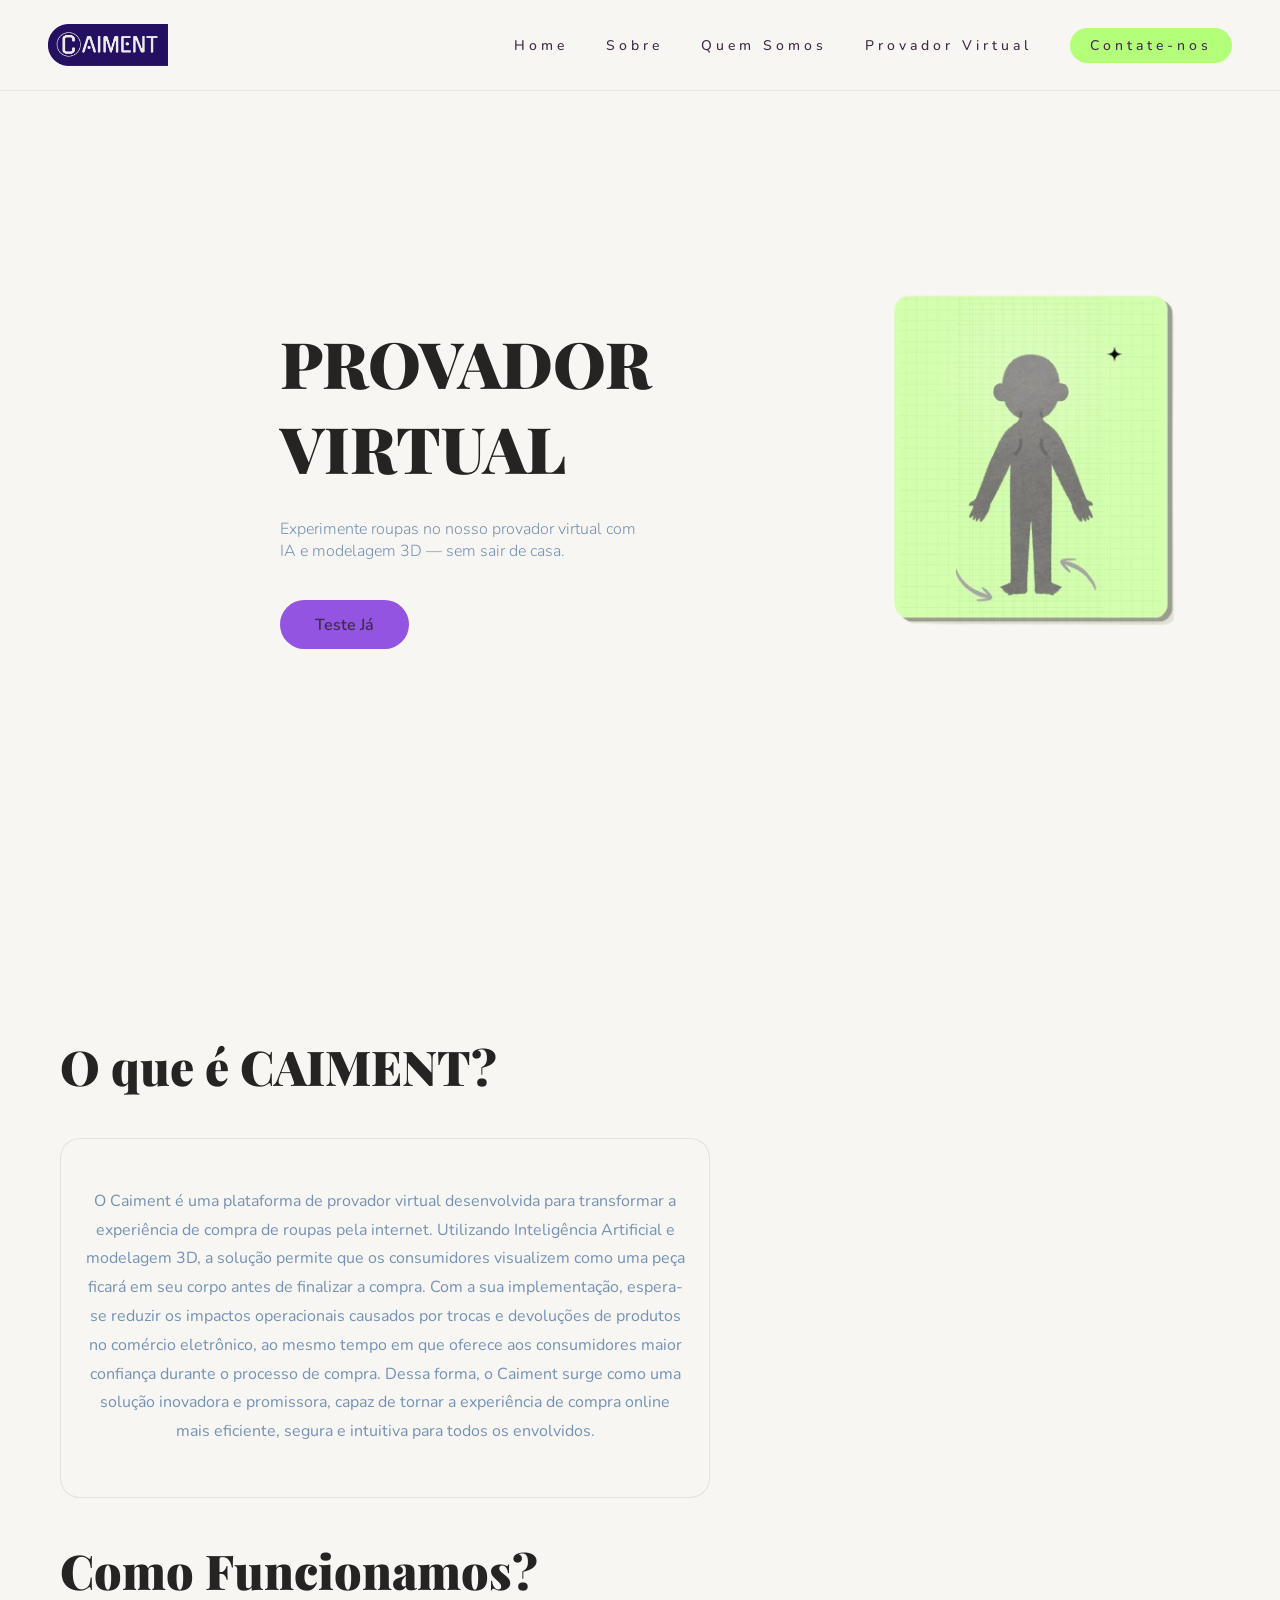
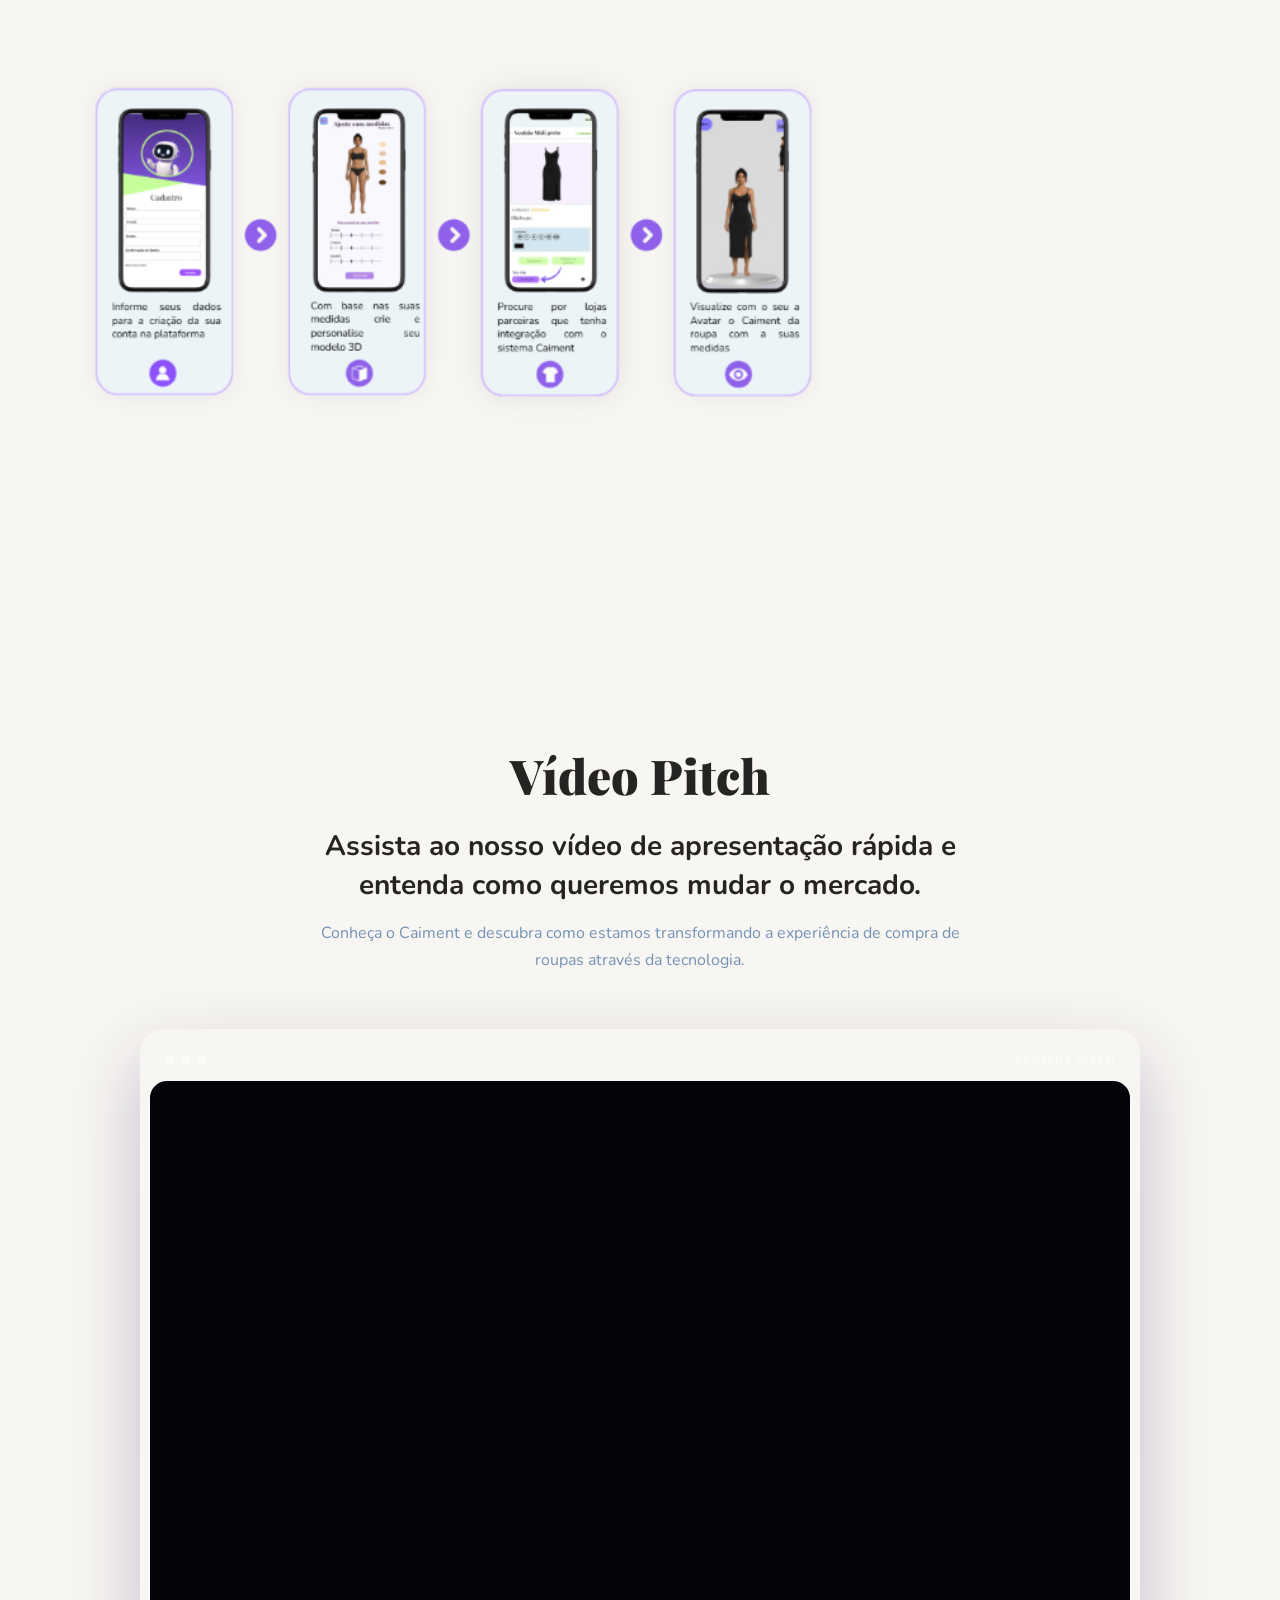
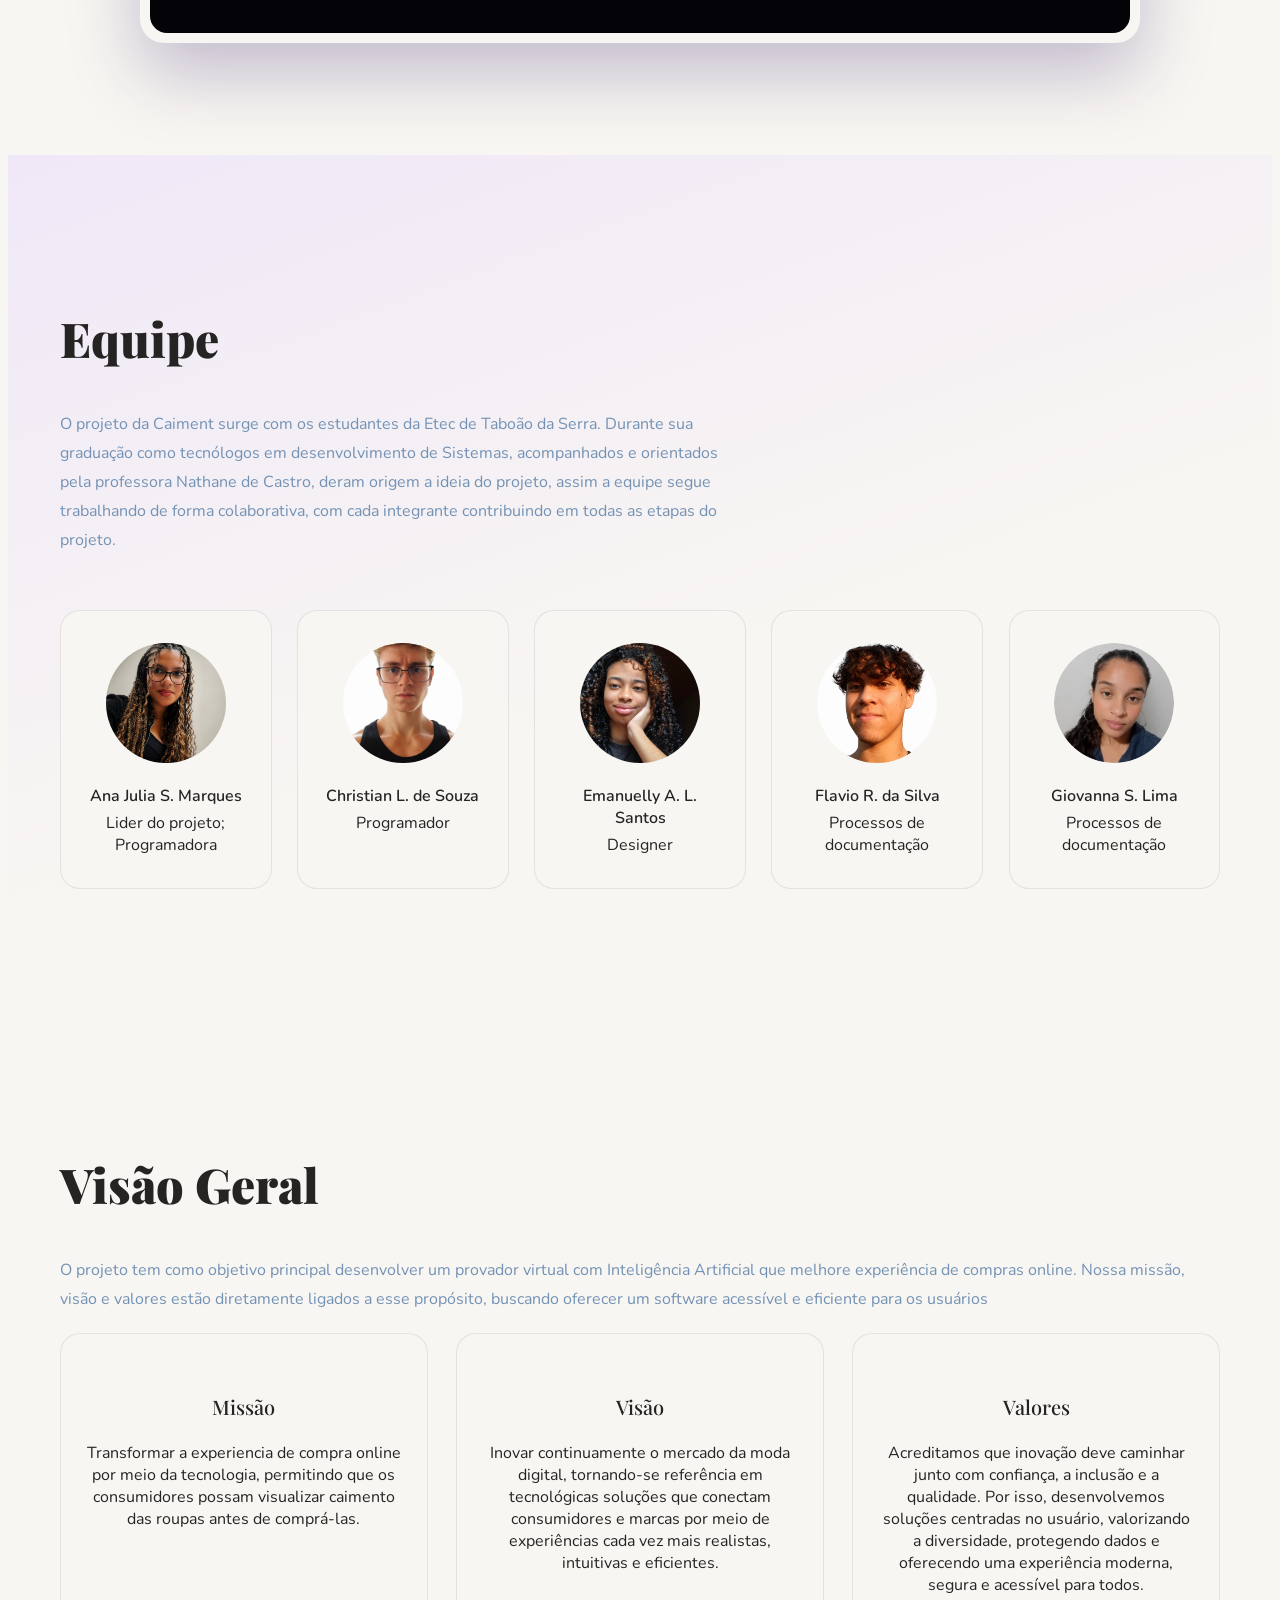
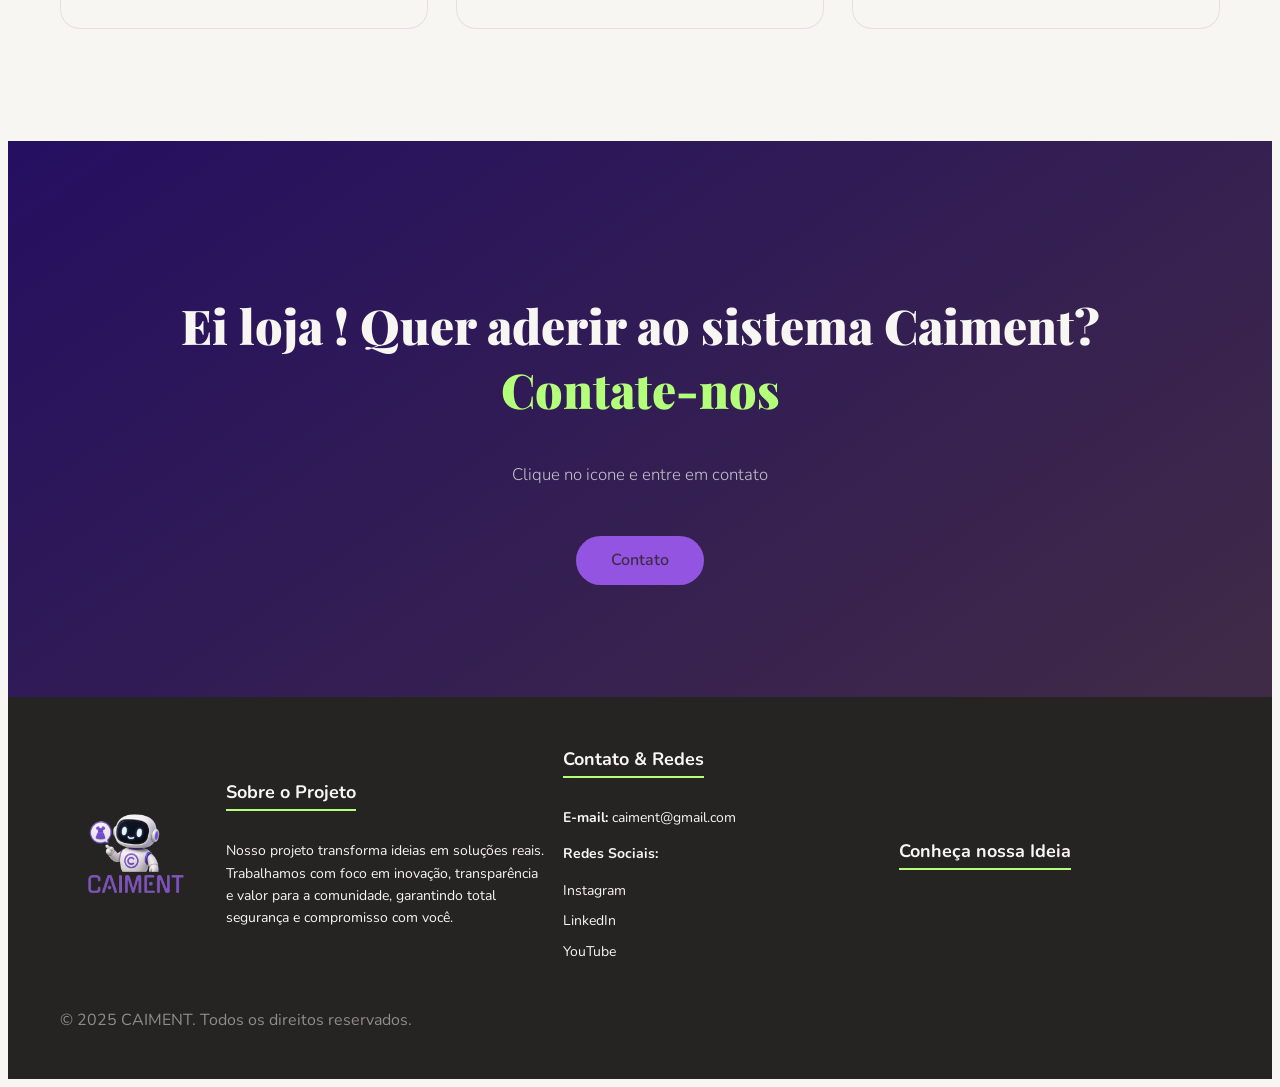
==== index.html @ 5ba1448c "Update index.html" ====
<!DOCTYPE html>
<html lang="en">

<head>
  <meta charset="UTF-8">
  <meta name="viewport" content="width=device-width, initial-scale=1.0">
  <title>Caiment</title>
  <link rel="stylesheet" href="style.css">
</head>

<body>
  <nav class="navbar" id="navbar">
    <div class="nav-logo">
      <img src="./files (1)/logo4.png" alt="Logo Caiment">
    </div>
    <ul class="nav-links">
      <li><a href="#home">Home</a></li>
      <li><a href="#sobre">Sobre</a></li>
      <li><a href="#quem-somos">Quem Somos</a></li>
      <li><a href="provador">Provador Virtual</a></li>
      <li><a href="#cadastro" class="nav-cta">Contate-nos</a></li>
    </ul>
    <button class="button22" id="button22" aria-label="Menu">
      <span></span><span></span><span></span>
    </button>
  </nav>

  <section class="hero" id="home">
  <div class="container cadastro-inner">
    <div class="hero-content">
      <div class="hero-text">
        <div class="hero-boneco">
          <img src="./files (1)/boneco.png" alt="Boneco 3d">
        </div>
        <div class="hero-content-text">
          <h1 class="hero-title">
            PROVADOR<br>
            <span>VIRTUAL</span>
          </h1>
          <p class="hero-sub">
            Experimente roupas no nosso provador virtual com IA e modelagem 3D — sem sair de casa.
          </p>
          <a href="#cadastro" class="butto">Teste Já</a>
        </div>
      </div>
    </div>
  </div>
  </section>


  <section class="section sobre" id="sobre">
    <div class="container">
      <h2 class="section-title">O que é CAIMENT?</h2>
      <div class="doiscard">
       <div class="sobre-text">
        
        <p>
          O Caiment é uma plataforma de provador virtual desenvolvida para transformar
          a experiência de compra de roupas pela internet. Utilizando Inteligência
          Artificial e modelagem 3D, a solução permite que os consumidores visualizem
          como uma peça ficará em seu corpo antes de finalizar a compra.
          Com a sua implementação, espera-se reduzir os impactos operacionais causados
          por trocas e devoluções de produtos no comércio eletrônico, ao mesmo tempo em
          que oferece aos consumidores maior confiança durante o processo de compra.
          Dessa forma, o Caiment surge como uma solução inovadora e promissora, capaz
          de tornar a experiência de compra online mais eficiente, segura e intuitiva
          para todos os envolvidos.
         </p>
          </div>
         </div>
      <h2 class="section-title">Como Funcionamos?</h2>
    <img src="./files (1)/telas.png" alt="Telas" class="mascote-img">
  </div>
  </section>
  <section class="section sobre" id="video-pitch">
    <div class="container">

      <div class="video-header">

        <h2 class="section-title">Vídeo Pitch</h2>

        <h3>
          Assista ao nosso vídeo de apresentação
          rápida e entenda como queremos mudar o mercado.
        </h3>

        <p>
          Conheça o Caiment e descubra como estamos transformando
          a experiência de compra de roupas através da tecnologia.
        </p>
      </div>

      <div class="video-wrapper">
        <div class="video-glow"></div>
        <div class="video-card">
          <div class="video-top">
            <div class="video-dots">
              <span></span>
              <span></span>
              <span></span>
            </div>
            <span class="video-label">CAIMENT PITCH</span>
          </div>

          <div class="video-container">
            <iframe
              src="https://www.youtube.com/embed/j2FMQi8gF1g"
              title="Vídeo Pitch Caiment"
              frameborder="0"
              allow="accelerometer; autoplay; clipboard-write; encrypted-media; gyroscope; picture-in-picture; web-share"
              allowfullscreen>
            </iframe>

            <div class="video-overlay"></div>
          </div>

        </div>

      </div>

    </div>
  </section>

  <section class="section quem-somos" id="quem-somos">
    <div class="container">
      <h2 class="section-title">Equipe</h2>
      <div class="quem-intro">
        <p>
          O projeto da Caiment surge com os estudantes da Etec de Taboão da Serra. Durante sua graduação como tecnólogos
          em
          desenvolvimento de Sistemas, acompanhados e orientados pela professora Nathane de Castro, deram origem a ideia
          do
          projeto, assim a equipe segue trabalhando de forma colaborativa, com cada integrante contribuindo em todas as
          etapas do projeto.
        </p>
      </div>

      <div class="team-grid">
        <div class="team-card">
          <div class="team-avatar">
            <img src="./files (1)/members/ana.png" alt="Ana Julia S. Marques">
          </div>
          <h4>Ana Julia S. Marques</h4>
          <span>Lider do projeto; Programadora</span>
        </div>
        <div class="team-card">
          <div class="team-avatar">
            <img src="./files (1)/members/christian.png" alt="Christian L. de Souza">
          </div>
          <h4>Christian L. de Souza</h4>
          <span>Programador</span>
        </div>
        <div class="team-card">
          <div class="team-avatar">
            <img src="./files (1)/members/emanuelly.png" alt="Emanuelly A. L. Santos">
          </div>
          <h4>Emanuelly A. L. Santos </h4>
          <span>Designer</span>
        </div>
        <div class="team-card">
          <div class="team-avatar">
            <img src="./files (1)/members/flavio.png" alt="Flavio R. da Silva">
          </div>
          <h4>Flavio R. da Silva </h4>
          <span>Processos de documentação</span>
        </div>
        <div class="team-card">
          <div class="team-avatar">
            <img src="./files (1)/members/giovanna.png" alt="Giovanna S. Lima">
          </div>
          <h4>Giovanna S. Lima </h4>
          <span>Processos de documentação</span>
        </div>
      </div>
    </div>
  </section>

  <section class="section sobre" id="vg">
    <div class="container">
      <h2 class="section-title"> Visão Geral</h2>
      <div class="sobre-text">
        <p>
          O projeto tem como objetivo principal desenvolver um provador virtual com Inteligência Artificial
          que melhore experiência de compras online. Nossa missão, visão e valores estão diretamente ligados
          a esse propósito, buscando oferecer um software acessível e eficiente para os usuários
        </p>
      </div>
      <div class="vmvgrid">
        <div class="vmvcard">
          <h4 class="titlevmv">Missão</h4>
          <span>Transformar a experiencia de compra online por meio da tecnologia, permitindo que os
            consumidores possam visualizar caimento das roupas antes de comprá-las.</span>
        </div>
        <div class="vmvcard">
          <h4 class="titlevmv">Visão</h4>
          <span>Inovar continuamente o mercado da moda digital, tornando-se referência em
            tecnológicas soluções que conectam consumidores e marcas por meio de experiências
            cada vez mais realistas, intuitivas e eficientes.</span>
        </div>
        <div class="vmvcard">
          <h4 class="titlevmv">Valores</h4>
          <span>Acreditamos que inovação deve caminhar junto com confiança, a inclusão e a qualidade.
            Por isso, desenvolvemos soluções centradas no usuário, valorizando a diversidade,
            protegendo dados e oferecendo uma experiência moderna, segura e acessível para todos.</span>
        </div>

      </div>
    </div>
  </section>

  <section class="section cadastro" id="cadastro">
    <div class="container cadastro-inner">
      <h2 class="section-title">Ei loja ! Quer aderir ao sistema Caiment?<br><span>Contate-nos</span></h2>
      <p class="cadastro-sub">
        Clique no icone e entre em contato
      </p>
      <a href="#cadastro" class="butto">Contato</a>
    </div>
  </section>


  <footer class="footer">
    <div class="container footer-inner">
      <img src="./files (1)/caimentimg.png" alt="Logo Caiment" class="footer-img">
      <div class="footer-col">
        <h3>Sobre o Projeto</h3>
        <p>Nosso projeto transforma ideias em soluções reais. Trabalhamos com foco em inovação,
          transparência e valor para a comunidade, garantindo total segurança e compromisso com você.</p>
      </div>
      <div class="footer-col">
        <h3>Contato & Redes</h3>
        <p><strong>E-mail:</strong> caiment@gmail.com</p>
        <p><strong>Redes Sociais:</strong></p>
        <ul>
          <li><a href="https://instagram.com" target="_blank" rel="noopener">Instagram</a></li>
          <li><a href="https://linkedin.com" target="_blank" rel="noopener">LinkedIn</a></li>
          <li><a href="https://youtube.com" target="_blank" rel="noopener">YouTube</a></li>
        </ul>
      </div>

      <div class="footer-col">
        <h3>Conheça nossa Ideia</h3>
  
      </div>
      <p>© 2025 CAIMENT. Todos os direitos reservados.</p>
    </div>
  </footer>

  <script src="script.js"></script>
</body>

</html>
---- style.css ----
@import url('https://fonts.googleapis.com/css2?family=Playfair+Display:wght@700;900&family=DM+Sans:wght@300;400;500&display=swap');
@import url('https://fonts.googleapis.com/css2?family=Nunito:wght@300;400;500;600;700;800;900&family=Playfair+Display:wght@700;900&display=swap');

:root {
  --dark: #262423;
  --plum: #402b47;
  --ice: #c9e0eb;
  --violet: #9254e1;
  --navy: #250f61;
  --slate: #7392b5;
  --lime: #b3ff79;
  --white: #f8f6f2;
  --font-display: 'Playfair Display', serif;
  --font-body: 'Nunito', sans-serif;
}

html {
  scroll-behavior: smooth;
}

body {
  font-family: var(--font-body);
  background-color: var(--white);
  color: var(--dark);
  overflow-x: hidden;
}

a {
  text-decoration: none;
  color: inherit;
}

ul {
  list-style: none;
}

.container {
  max-width: 1160px;
  margin: 0 auto;
  padding: 0 2rem;
}

.navbar {
  position: fixed;
  inset: 0 0 auto 0;
  z-index: 100;
  display: flex;
  align-items: center;
  justify-content: space-between;
  padding: 18px 48px;
  background: rgb(248, 246, 242);
  border-bottom: 1px solid rgb(64 43 71 / 8%);
}

.navbar.scrolled {
  box-shadow: 0 4px 24px rgba(37, 15, 97, 0.10);
}

.nav-logo {
  display: flex;
  align-items: center;
}

.nav-logo img {
  width: 120px;
  height: auto;
  display: block;
}

.nav-links {
  display: flex;
  gap: 38px;
  align-items: center;
}

.nav-links a {
  font-size: 14px;
  font-weight: 500;
  letter-spacing: 4px;
  color: var(--plum);
}

.nav-links a:hover {
  color: var(--violet);
}

.nav-cta {
  background: var(--lime);
  color: var(--white);
  padding: 8px 20px;
  border-radius: 50px;
}

.nav-cta:hover {
  background: var(--ice);
}

.button22 {
  display: none;
  flex-direction: column;
  gap: 5px;
  border: 0;
  background: none;
  cursor: pointer;
  padding: 4px;
}

.button22 span {
  width: 24px;
  height: 2px;
  background: var(--white);
  border-radius: 2px;
}

.mascote-img {
  width: 800px;
  height: auto;
  display: block;
  margin-right: 15%;
}

.hero {
  min-height: 80vh;
  display: flex;
  align-items: center;
  padding: 90px 40px 64px;
  position: relative;
  background: var(--white);
}

.hero-content {
  display: flex;
  align-items: center;
  justify-content: space-between;
  gap: 32px;
  max-width: 1160px;
  width: 100%;
  margin: auto;
}

.hero-text {
  width: 100%;
  display: flex;
  align-items: center;
  justify-content: space-between;
  gap: 80px;
  flex-direction: row-reverse;
  margin-left: 200px;
}

.hero-title {
  font-family: var(--font-display);
  font-size: 64px;
  font-weight: 900;
  color: var(--dark);
  margin-bottom: 12px;
}

.hero-content-text {
  max-width: 520px;
  flex: 1;
  display: flex;
  flex-direction: column;
  align-items: flex-start;
  justify-content: center;
}

.hero-boneco {
  display: flex;
  align-items: center;
  justify-content: center;
}

.hero-boneco img {
  width: 600px;
  height: auto;
  transform-origin: bottom center;
}

.hero-sub {
  font-size: 16px;
  font-weight: 300;
  color: var(--slate);
  margin-bottom: 38px;
  max-width: 400px;
}

.hero-cai {
  font-family: var(--font-display);
  font-size: 20px;
  font-weight: 400;
  color: var(--violet);
  margin-bottom: -50px;
}

.butto {
  display: inline-flex;
  align-items: center;
  background: #9254e1;
  color: var(--plum);
  font-weight: 600;
  font-size: 1rem;
  padding: 0.85rem 2.2rem;
  border-radius: 50px;
}

.button:hover {
  background-color: var(--navy);
}

.section {
  padding: 112px 0;
}

.section-title {
  font-family: var(--font-display);
  font-size: clamp(32px, 4vw, 48px);
  font-weight: 900;
  color: var(--dark);
  margin-bottom: 40px;
}

.sobre {
  background: var(--white);
}

.sobre-text p {
  font-size: 1rem;
  line-height: 1.8;
  color: var(--slate);
  margin-bottom: 1.2rem;
}


.sobre {
  background: var(--white);
  overflow: hidden;
}

.video-header {
  max-width: 850px;
  margin: 0 auto 55px;
  text-align: center;
}

.video-header .section-title {
  margin-bottom: 20px;
}

.video-header h3 {
  max-width: 700px;
  margin: 0 auto 15px;
  font-size: clamp(20px, 2.5vw, 28px);
  line-height: 1.4;
  color: var(--dark);
}

.video-header p {
  max-width: 650px;
  margin: 0 auto;

  color: var(--slate);
  font-size: 1rem;
  line-height: 1.7;
}

.video-wrapper {
  position: relative;
  max-width: 1000px;
  margin: 0 auto;
}

.video-card {
  position: relative;
  z-index: 1;
  padding: 10px;
  border-radius: 24px;
  background: var(--plum)
  );

  box-shadow:
    0 30px 70px rgba(37, 15, 97, 0.25),
    0 0 0 1px rgba(255,255,255,0.08);

  transition:
    transform 0.4s ease,
    box-shadow 0.4s ease;
}

.video-card:hover {
  transform: translateY(-8px) scale(1.01);

  box-shadow:
    0 40px 90px rgba(37, 15, 97, 0.35),
    0 0 40px rgba(146, 84, 225, 0.25);
}

.video-top {
  height: 42px;
  display: flex;
  align-items: center;
  justify-content: space-between;
  padding: 0 15px;
}

.video-dots {
  display: flex;
  gap: 7px;
}

.video-dots span {
  width: 9px;
  height: 9px;
  border-radius: 50%;
  background: rgba(255,255,255,0.5);
}

.video-label {
  color: rgba(255,255,255,0.65);
  font-size: 0.65rem;
  font-weight: 700;
  letter-spacing: 1.5px;
}

.video-container {
  position: relative;
  width: 100%;
  aspect-ratio: 16 / 9;
  overflow: hidden;
  border-radius: 17px;
  background: #030308;
}

.video-container iframe {
  width: 100%;
  height: 100%;
  border: none;
  display: block;
}

@media (max-width: 768px) {

  .section {
    padding: 80px 0;
  }

  .video-header {
    margin-bottom: 35px;
  }

  .video-header h3 {
    font-size: 20px;
  }

  .video-card {
    padding: 7px;
    border-radius: 18px;
  }

  .video-container {
    border-radius: 13px;
  }

  .video-top {
    height: 32px;
  }

  .video-dots span {
    width: 7px;
    height: 7px;
  }

  .video-label {
    font-size: 0.55rem;
  }
}

.quem-somos {
  background: linear-gradient(160deg, #f0e8f8 0%, var(--white) 60%);
}

.quem-intro {
  max-width: 680px;
  margin-bottom: 3.5rem;
}

.quem-intro p {
  font-size: 16px;
  line-height: 28.8px;
  color: var(--slate);
  margin-bottom: 16px;
}

.team-grid {
  display: flex;
  gap: 25.6px;
  flex-wrap: wrap;
}

.team-card {
  flex: 1;
  min-width: 140px;
  max-width: 200px;
  background: var(--white);
  border-radius: 20px;
  padding: 32px 24px;
  text-align: center;
  border: 1.5px solid rgba(64, 43, 71, 0.10);
}

.team-card:hover {
  box-shadow: 0 16px 40px rgba(64, 43, 71, 0.12);
  border-color: var(--violet);
}

.team-avatar {
  width: 72px;
  height: 72px;
  border-radius: 50%;
  background: var(--ice);
  margin: 0 auto 16px;
  display: flex;
  align-items: center;
  justify-content: center;
  font-family: var(--font-display);
  font-size: 25.6px;
  font-weight: 700;
  color: var(--white);
}

.team-avatar {
  width: 120px;
  height: 120px;
  margin: 0 auto 15px;
  border-radius: 50%;
  overflow: hidden;
}

.team-avatar img {
  width: 100%;
  height: 100%;
  object-fit: cover;
  display: block;
}

.team-card h4 {
  font-size: 16px;
  font-weight: 600;
  color: var(--dark);
  margin-bottom: 4.8px;
}

.titlevmv {
  font-family: var(--font-display);
  font-size: 20px;
  font-weight: 500;
  color: var(--dark);
  margin-bottom: 22px;
}

.vmvgrid {
  display: flex;
  gap: 28.6px;
  flex-wrap: wrap;
}

.vmvcard {
  flex: 1;
  min-width: 200px;
  max-width: 400px;
  background: var(--white);
  border-radius: 20px;
  padding: 32px 24px;
  text-align: center;
  border: 1.5px solid rgba(64, 43, 71, 0.10);
}

.doiscard {
  flex: 1;
  min-width: 600px;
  max-width: 200px;
  background: var(--white);
  border-radius: 20px;
  padding: 32px 24px;
  text-align: center;
  border: 1.5px solid rgba(64, 43, 71, 0.10);
}

.cadastro {
  background: linear-gradient(145deg, var(--navy) 0%, var(--plum) 100%);
  color: var(--white);
  text-align: center;
  position: relative;
}

.cadastro .sparkle {
  color: var(--lime);
}

.cadastro-inner {
  position: relative;
  z-index: 1;
}

.cadastro .section-title {
  color: var(--white);
}

.cadastro .section-title span {
  color: var(--lime);
}

.cadastro-sub {
  font-size: 16.8px;
  font-weight: 300;
  line-height: 27.2px;
  color: rgba(248, 246, 242, 0.75);
  max-width: 540px;
  margin: 0 auto 48px;
}

.footer {
  background: var(--dark);
  color: rgba(248, 246, 242, 0.5);
  padding: 2rem 0;
}

.footer-inner {
  display: flex;
  align-items: center;
  justify-content: space-between;
  gap: 1rem;
  flex-wrap: wrap;
}

.footer-img {
  width: 150px;
  height: auto;
  display: block;
}

.footer-col {
  flex: 1;
  min-width: 250px;
}

.footer-col h3 {
  color: var(--white);
  font-size: 18px;
  margin-bottom: 15px;
  border-bottom: 2px solid var(--lime);
  padding-bottom: 5px;
  display: inline-block;
}

.footer-col p,
.footer-col ul {
  font-size: 14px;
  color: var(--white);
  line-height: 1.6;
}

.footer-col ul {
  list-style: none;
  padding: 0;
}

.footer-col ul li {
  margin-bottom: 8px;
}

.footer-col ul li a {
  color: var(--white);
  text-decoration: none;
  transition: color 0.3s;
}

.footer-col ul li a:hover {
  color: var(--white);
}

/* SEÇÃO SOBRE */

.sobre > h1 {
  text-align: center;
  font-family: Georgia, "Times New
  Roman", serif;
  font-size: clamp(32px, 5vw, 48px); 
  color: var(--dark);
  margin: 30px 0 20px;
}

.sobre-conteudo {
  max-width: 1100px;
  margin: 0 auto;
  padding: 15px 6% 35px;
  display: flex;
  align-items: center;
  justify-content: space-around;
  gap: 45px;
  min-height: 215px;
}

.texto-sobre {
  flex: 1; 
  max-width: 420px; 
}

.texto-sobre p, .texto-detalhes p { 
  font-size: 14px; 
  line-height: 1.55; 
  text-align: justify;

}

.imagem-sobre {
  flex: 1;
  display: flex;
  justify-content: center;
  align-items: center;
  min-width: 0;
}

.imagem-sobre img { 
  width: 100%; 
  max-width: 350px; 
  max-height: 260px;
}

.sobre-detalhes {
  display: grid; 
  grid-template-columns: 60% 40%; 
  min-height: 300px; 
  background: var(--ice);
}

.imagem-roupas {
  padding: 35px;
  display: flex;
  align-items: center;
  justify-content: center;
}

.imagem-roupas img { 
  width: 100%; 
  max-width: 520px; 
  height: 230px; 
  background: var(--white); 
  border-radius: 25px; 
}

.texto-detalhes {
  background: var(--violet);
  color: var(--white);
  padding: 45px 35px; 
  display: flex;
  align-items: center;
}

.texto-detalhes p { 
  font-size: 13px;
}
/* SEÇÃO PLANOS */ 
.planos { 
  background: var(--plum); 
  padding: 45px 3%; 
  color: var(--plum); 
}

.planos h2 {
  color: var(--white); 
  font-family: var(--font-display); 
  font-size: 40px; 
  text-align: center; 
  margin-bottom: 30px; 
}

.planos-container { 
  display: grid; 
  gap: 30px;
  max-width: 1250px;
  margin: auto;
}

.plano {
  background: var(-branco); 
  border-radius: 26px; 
  padding: 30px 25px 25px; 
  display: flex; 
  flex-direction: column; 
  min-width: 0;
}

.plano h3 {
  font-family: var(--font-display); 
  font-style: italic; 
  font-size: clamp(23px, 2.5vw, 34px); 
  text-align: center;
  margin-bottom: 10px;
}

.descricao { 
  text-align: center; 
  font-weight: bold; 
  font-size: 14px; 
  line-height: 1.8; 
  min-height: 75px; 
  margin-bottom: 12px
}
plano ul { 
  list-style: none; 
  margin-bottom: 20px;
}

.plano li { 
  font-size: 16px; 
  font-weight: 600; 
  margin-bottom: 2px;
}
.preco {
  font-size: clamp(20px, 2.2vw, 28px); 
  font-weight: bold;
  font-style: italic;
  text-align: center;
  margin-top: auto;
  padding: 10px 0 25px;
}

.botao-plano {
  display: block;
  width: 75%;
  margin: 0 auto;
  padding: 12px;
  background: var(--plum);
  color: var(--white);
  text-decoration: none;
  text-align: center;
  font-weight: bold;
  border-radius: 4px;
}

/* SEÇÃO CONTATOS */ 
.contatos {
  padding: 50px 5% 65px; 
  background: var(--white);
}
.contatos h2 {
  color: var(--dark);
  text-align: center;
  font-family: var(--font-display);
  font-size: clamp(45px, 7vw, 76px); 
  margin-bottom: 25px;
}

.contatos-container {
  max-width: 850px;
  min-height: 180px;
  margin: 0 auto;
  padding: 18px 30px;
  border-radius: 48px;
  display: flex;
  justify-content: space-between;
  align-items: center;
  gap: 25px;
}
.redes-sociais { 
  display: flex; 
  flex-direction: column; 
  gap: 15px;
} 
.redes-sociais a {
display: flex;
align-items: center;
gap: 20px;
color: var(--white);
text-decoration: none;
font-size: clamp(14px, 2vw, 21px); 
}

.icone {
  width: 25px; 
  text-align: center; 
  font-weight: bold; 
  font-size: 25px;

}

.fala-conosco { 
  width: 140px;
  height: 140px;
  border: 1px solid;
  border-radius: 50%;
  display: flex;
  justify-content: center;
  align-items: center;
  text-align: center;
  font-weight: bold;
  font-size: 23px;
  font-family: var(--font-display);
}
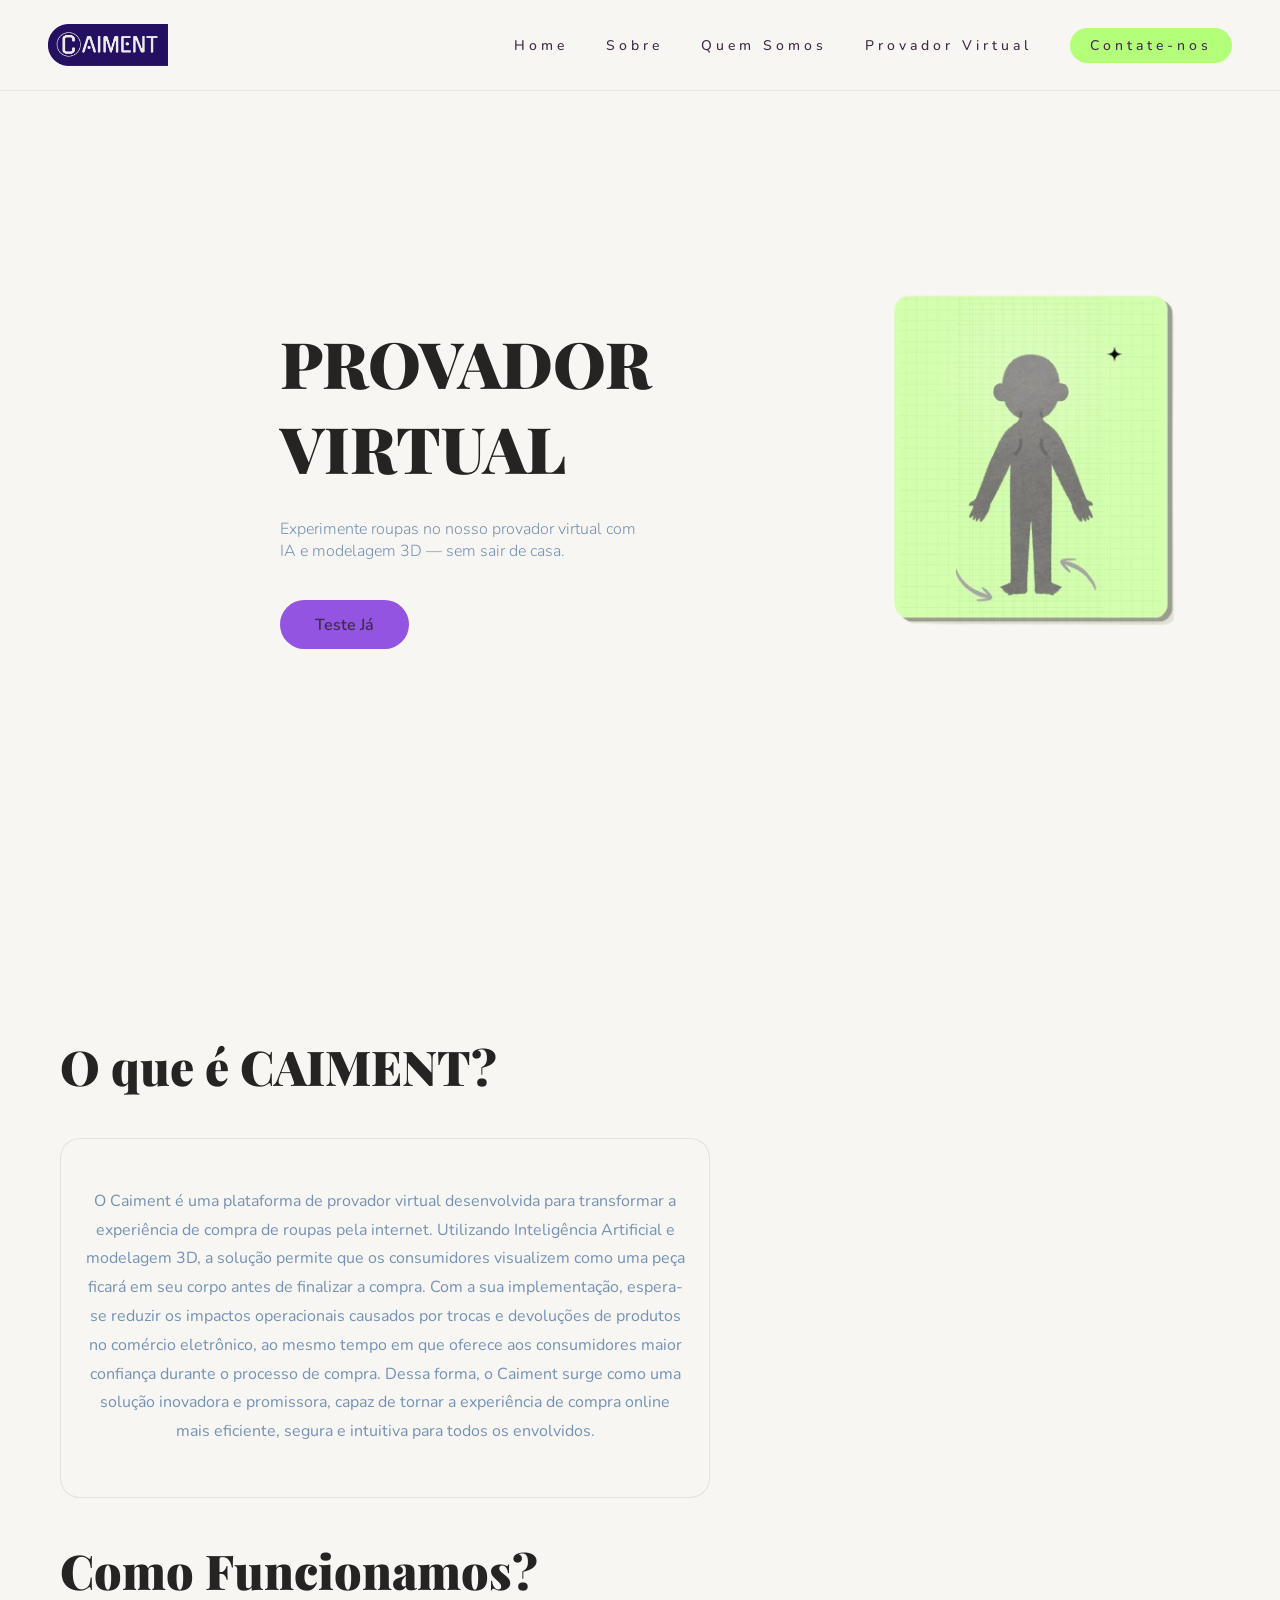
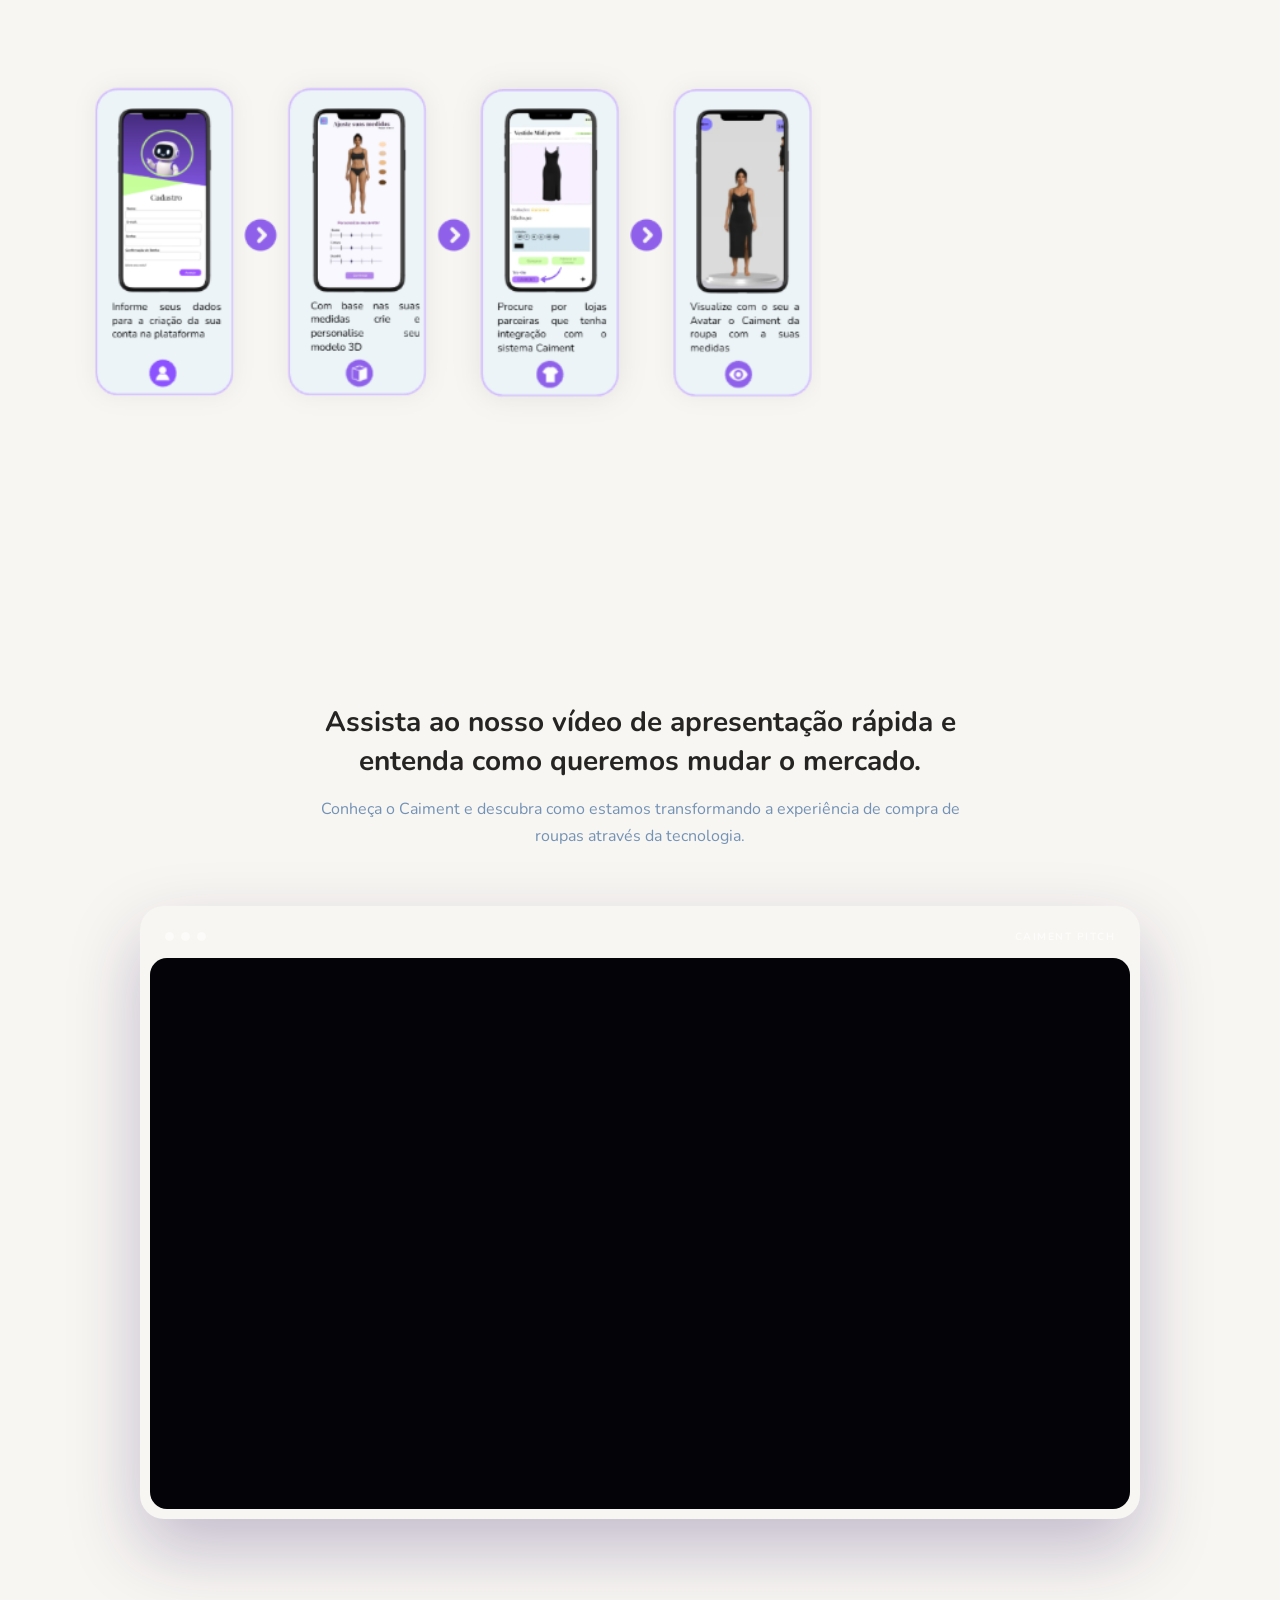
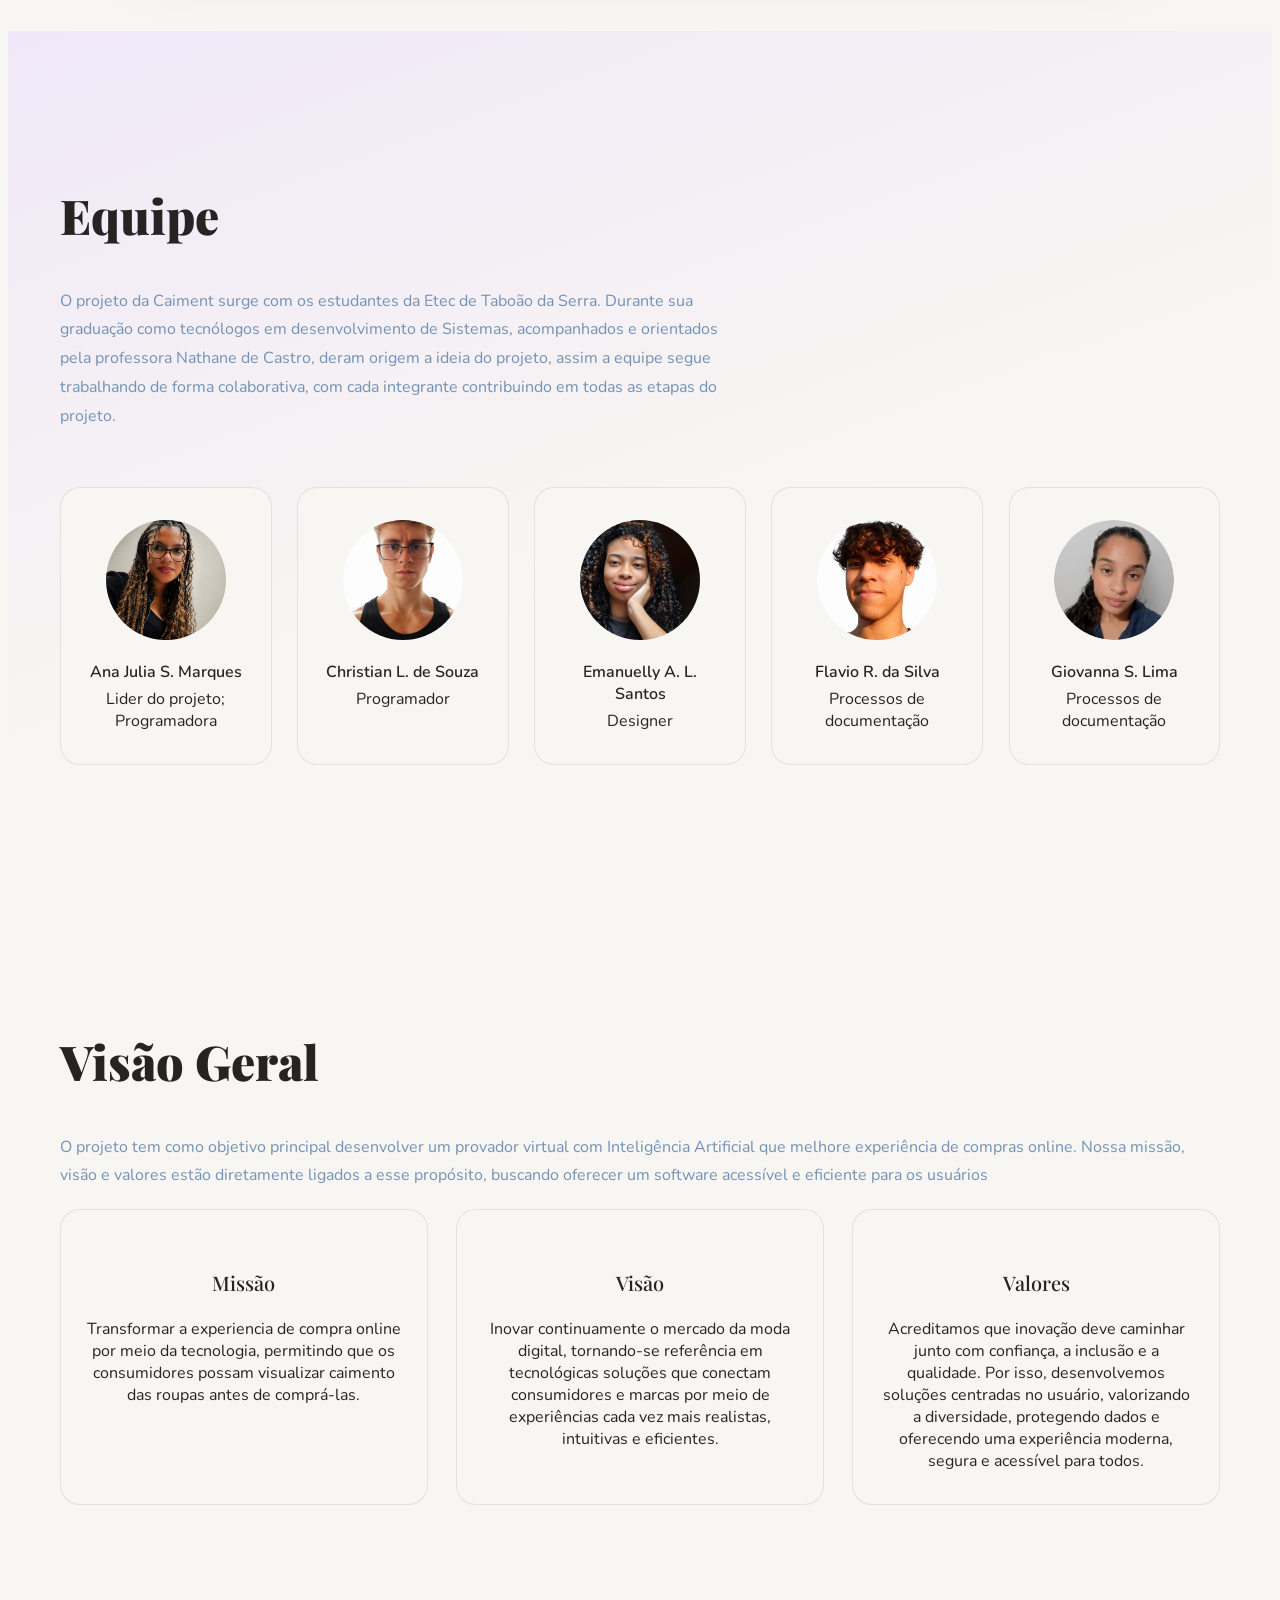
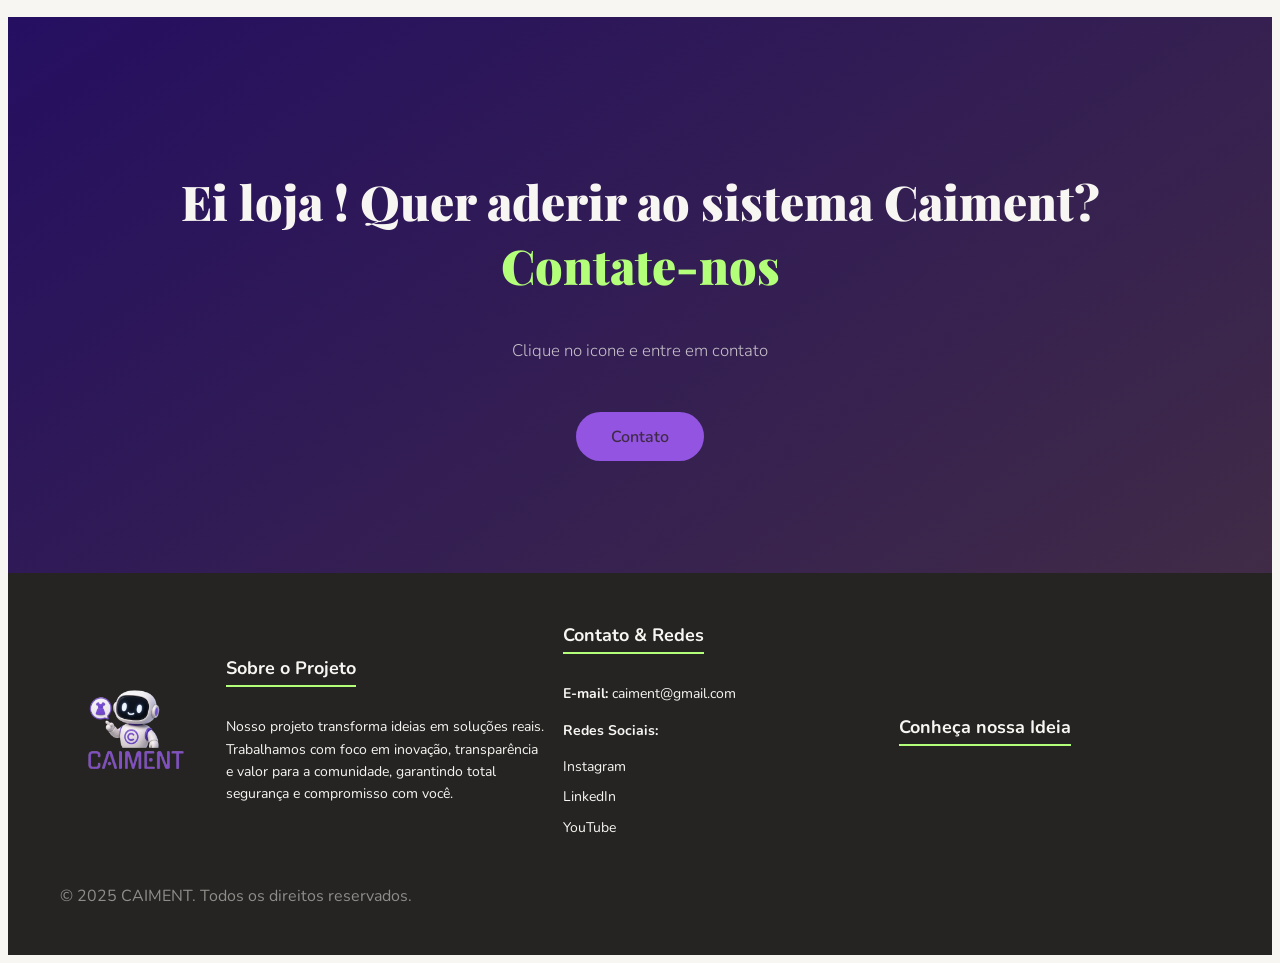
==== commit 3c91a5df: "Update index.html" ====
--- a/index.html
+++ b/index.html
@@ -76,9 +76,6 @@
     <div class="container">
 
       <div class="video-header">
-
-        <h2 class="section-title">Vídeo Pitch</h2>
-
         <h3>
           Assista ao nosso vídeo de apresentação
           rápida e entenda como queremos mudar o mercado.
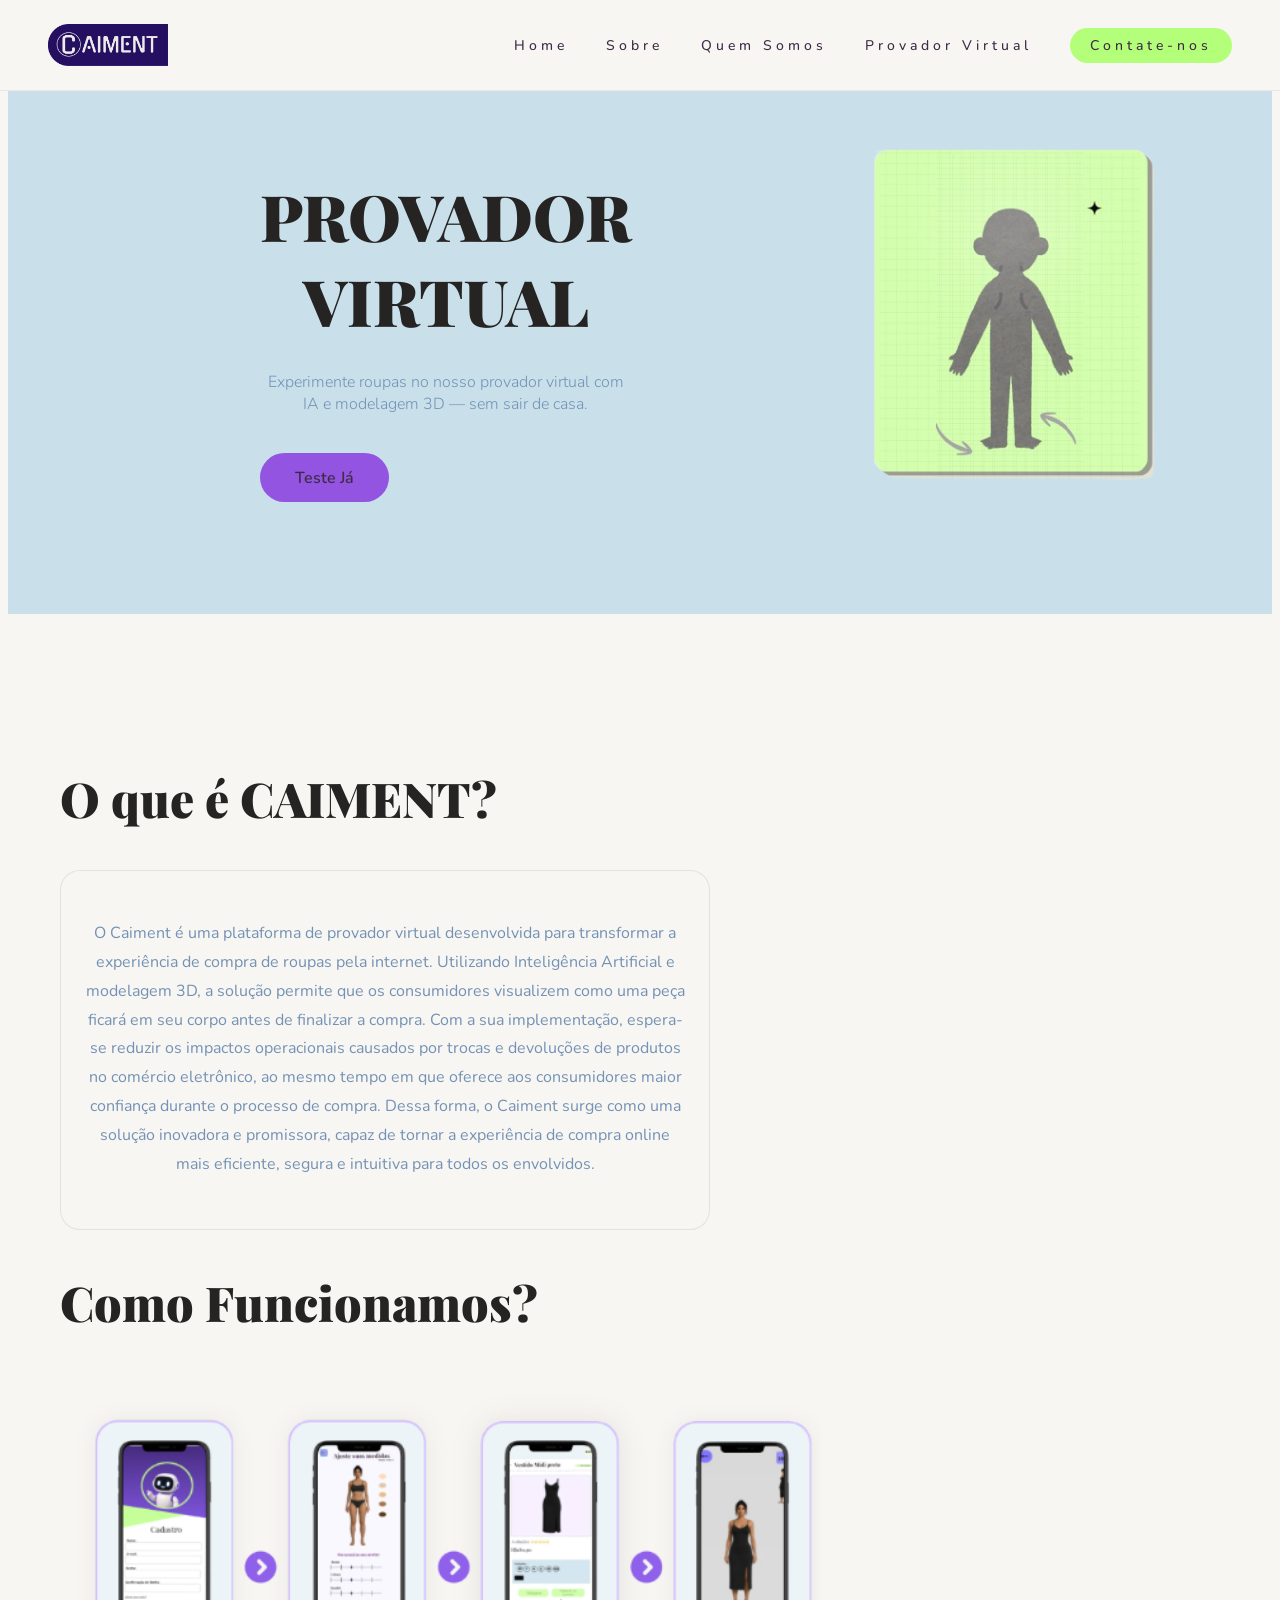
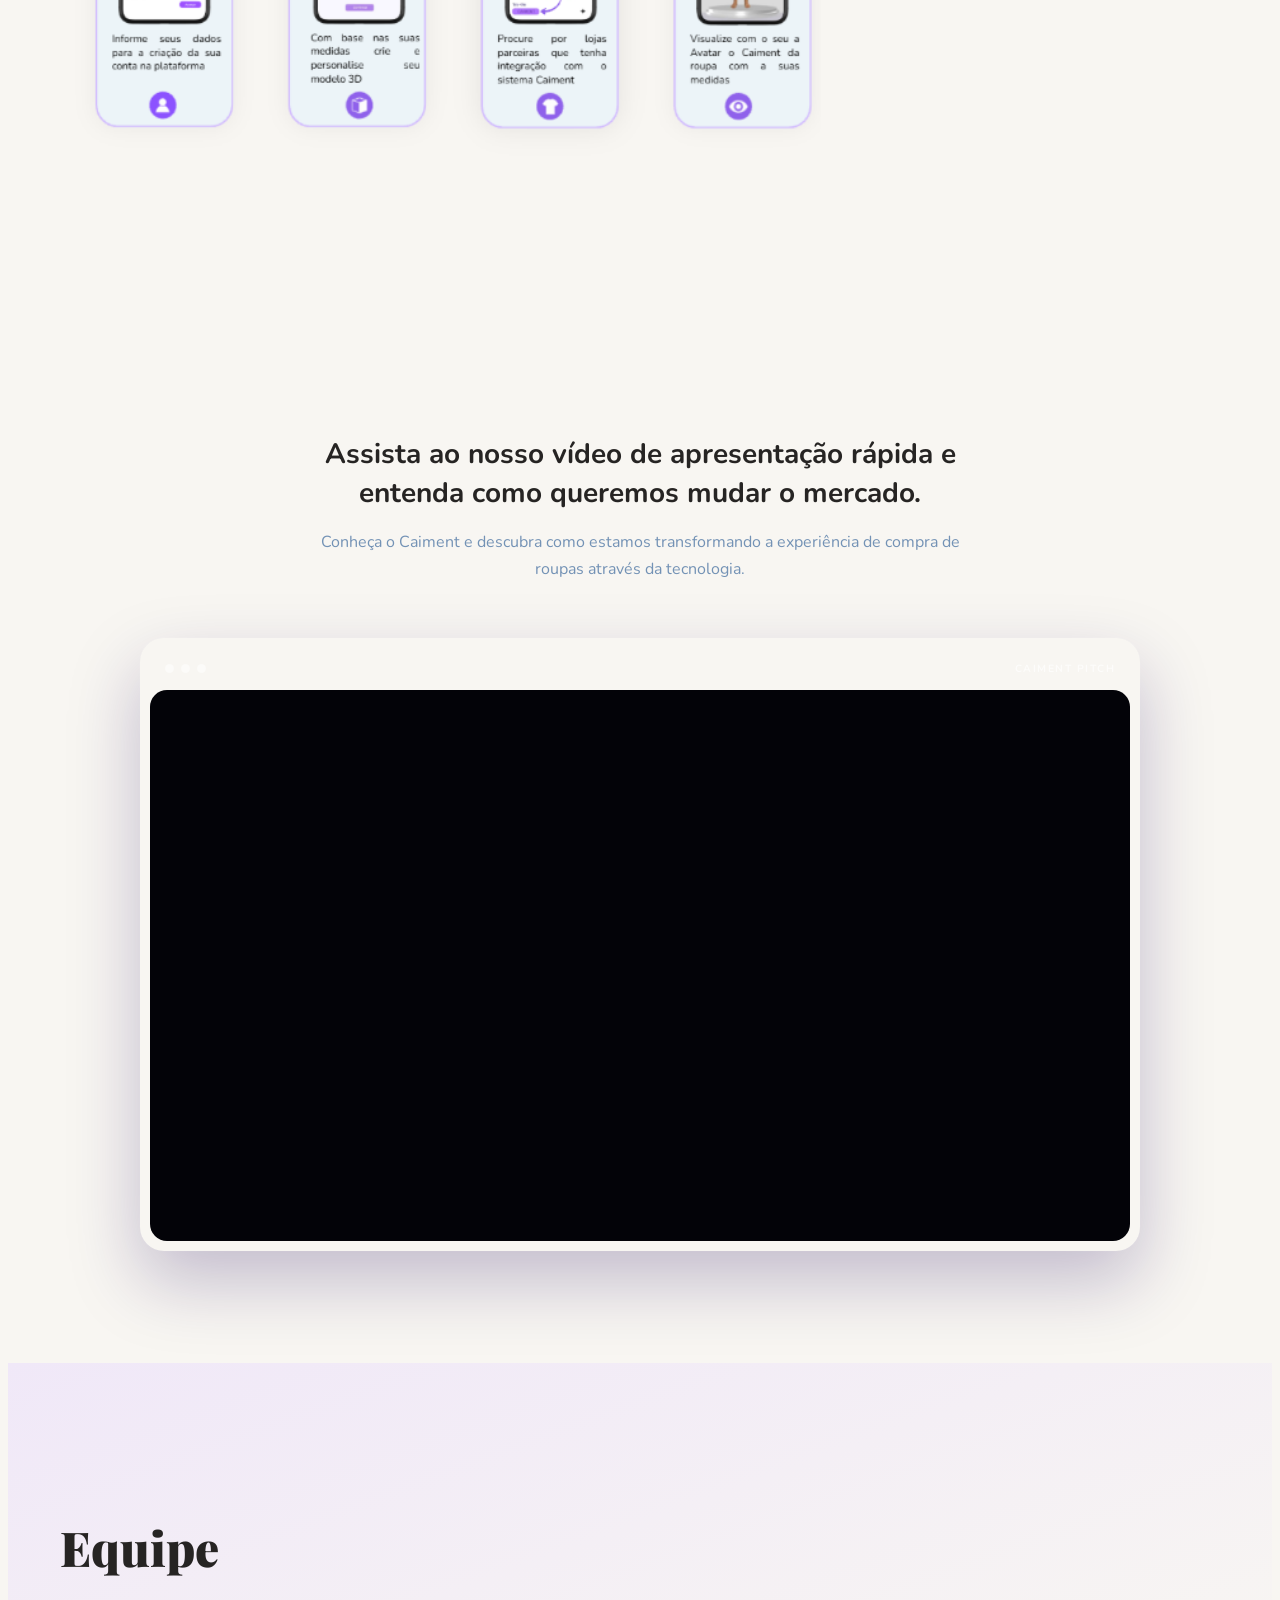
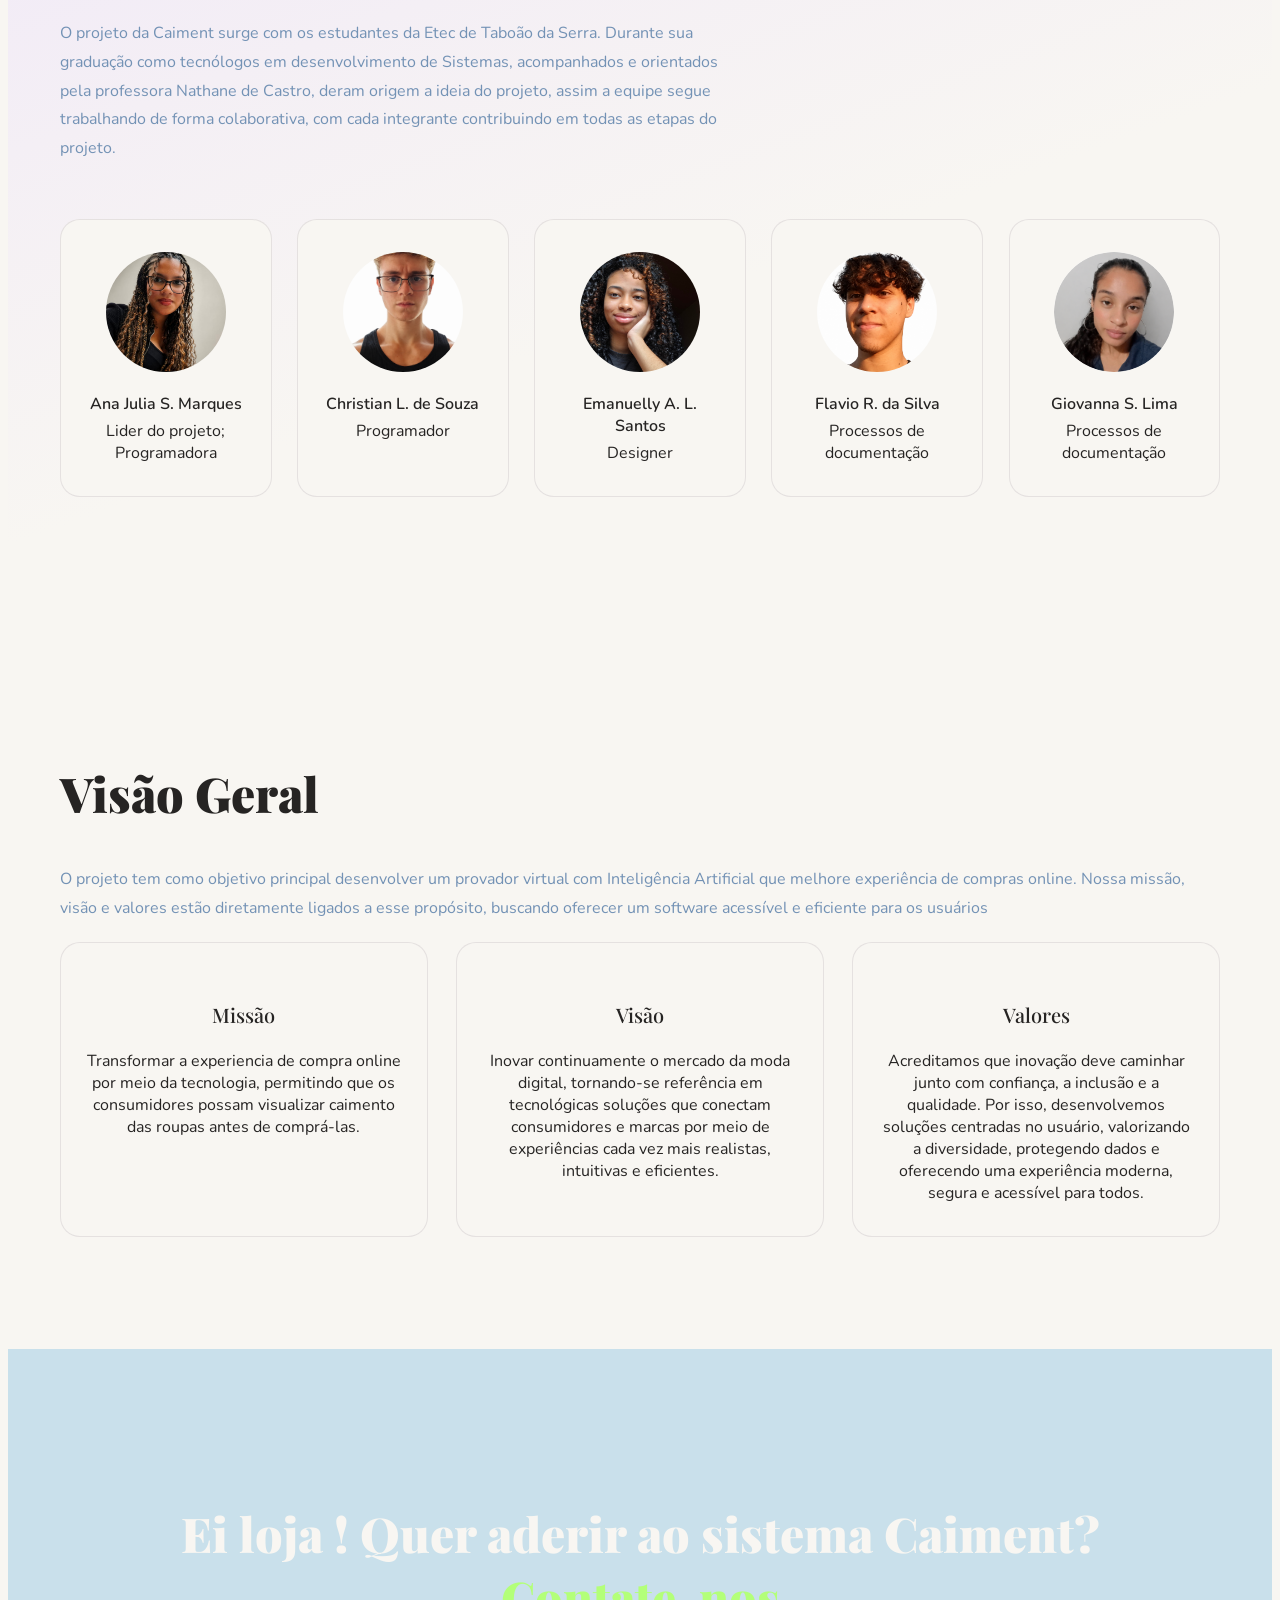
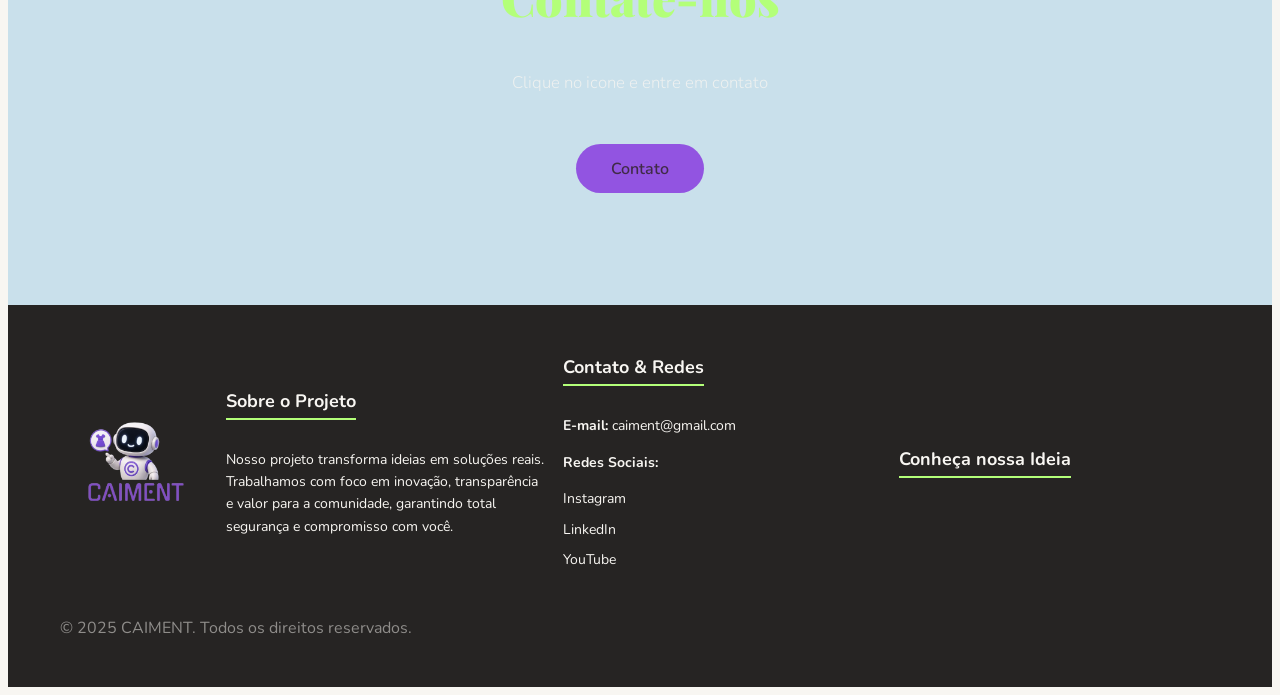
==== commit fe651862: "Update index.html" ====
--- a/index.html
+++ b/index.html
@@ -25,8 +25,8 @@
     </button>
   </nav>
 
-  <section class="hero" id="home">
-  <div class="container cadastro-inner">
+  
+  <section class="section cadastro" id="cadastro">
     <div class="hero-content">
       <div class="hero-text">
         <div class="hero-boneco">
--- a/style.css
+++ b/style.css
@@ -487,7 +487,7 @@
 }
 
 .cadastro {
-  background: linear-gradient(145deg, var(--navy) 0%, var(--plum) 100%);
+  background: var(--ice);
   color: var(--white);
   text-align: center;
   position: relative;
@@ -496,7 +496,6 @@
 .cadastro .sparkle {
   color: var(--lime);
 }
-
 .cadastro-inner {
   position: relative;
   z-index: 1;
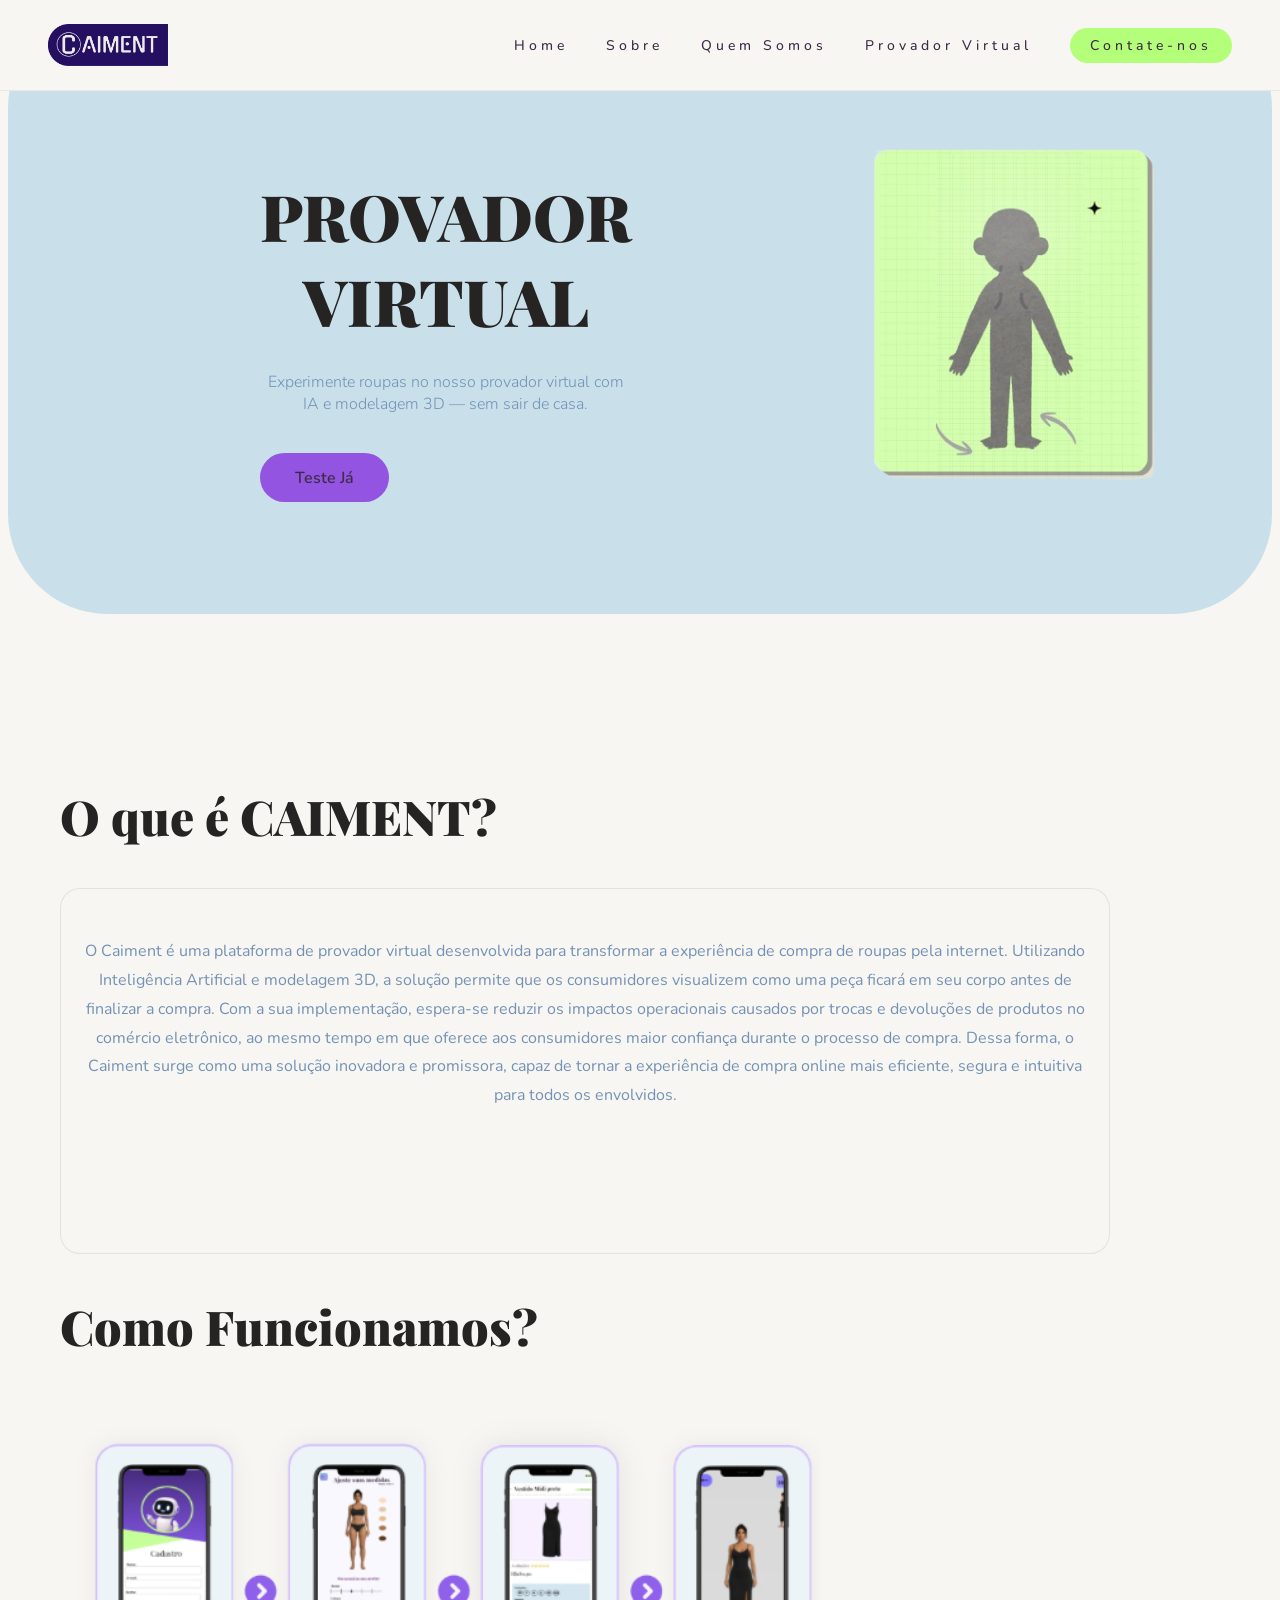
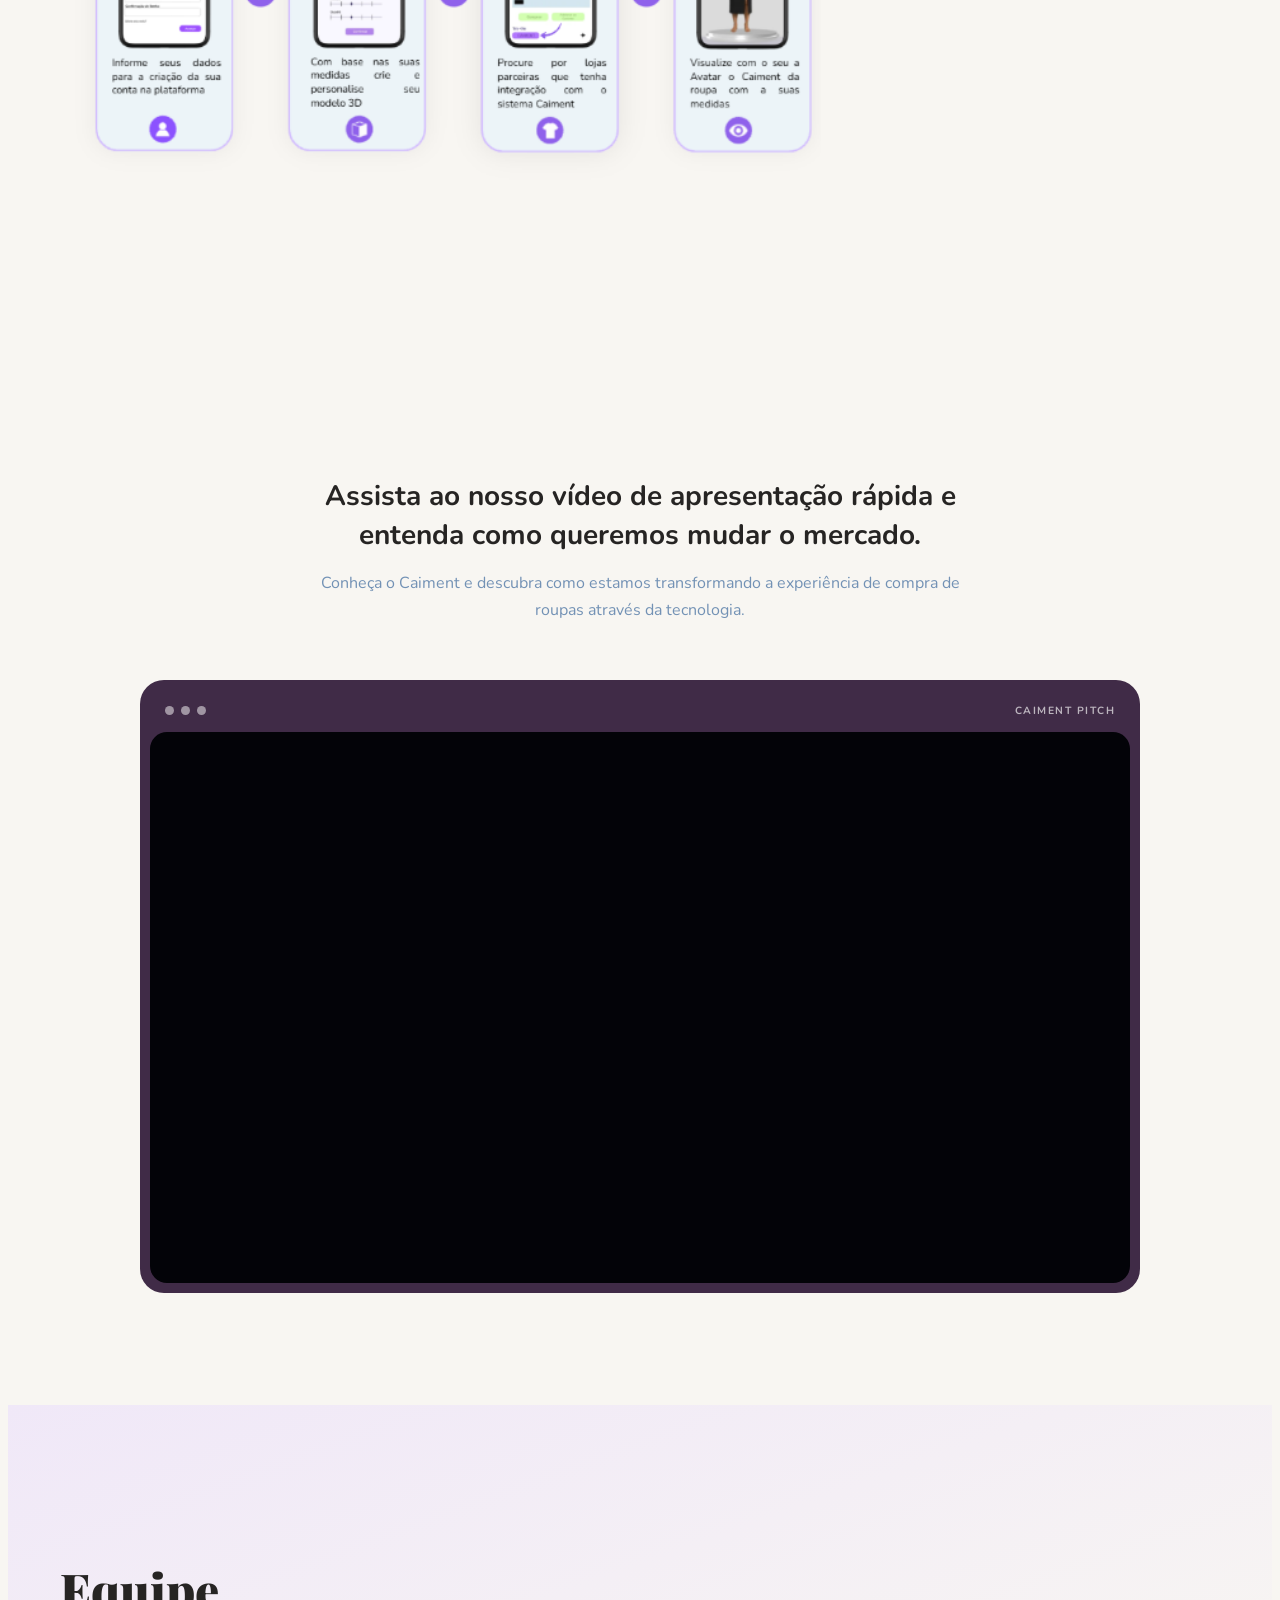
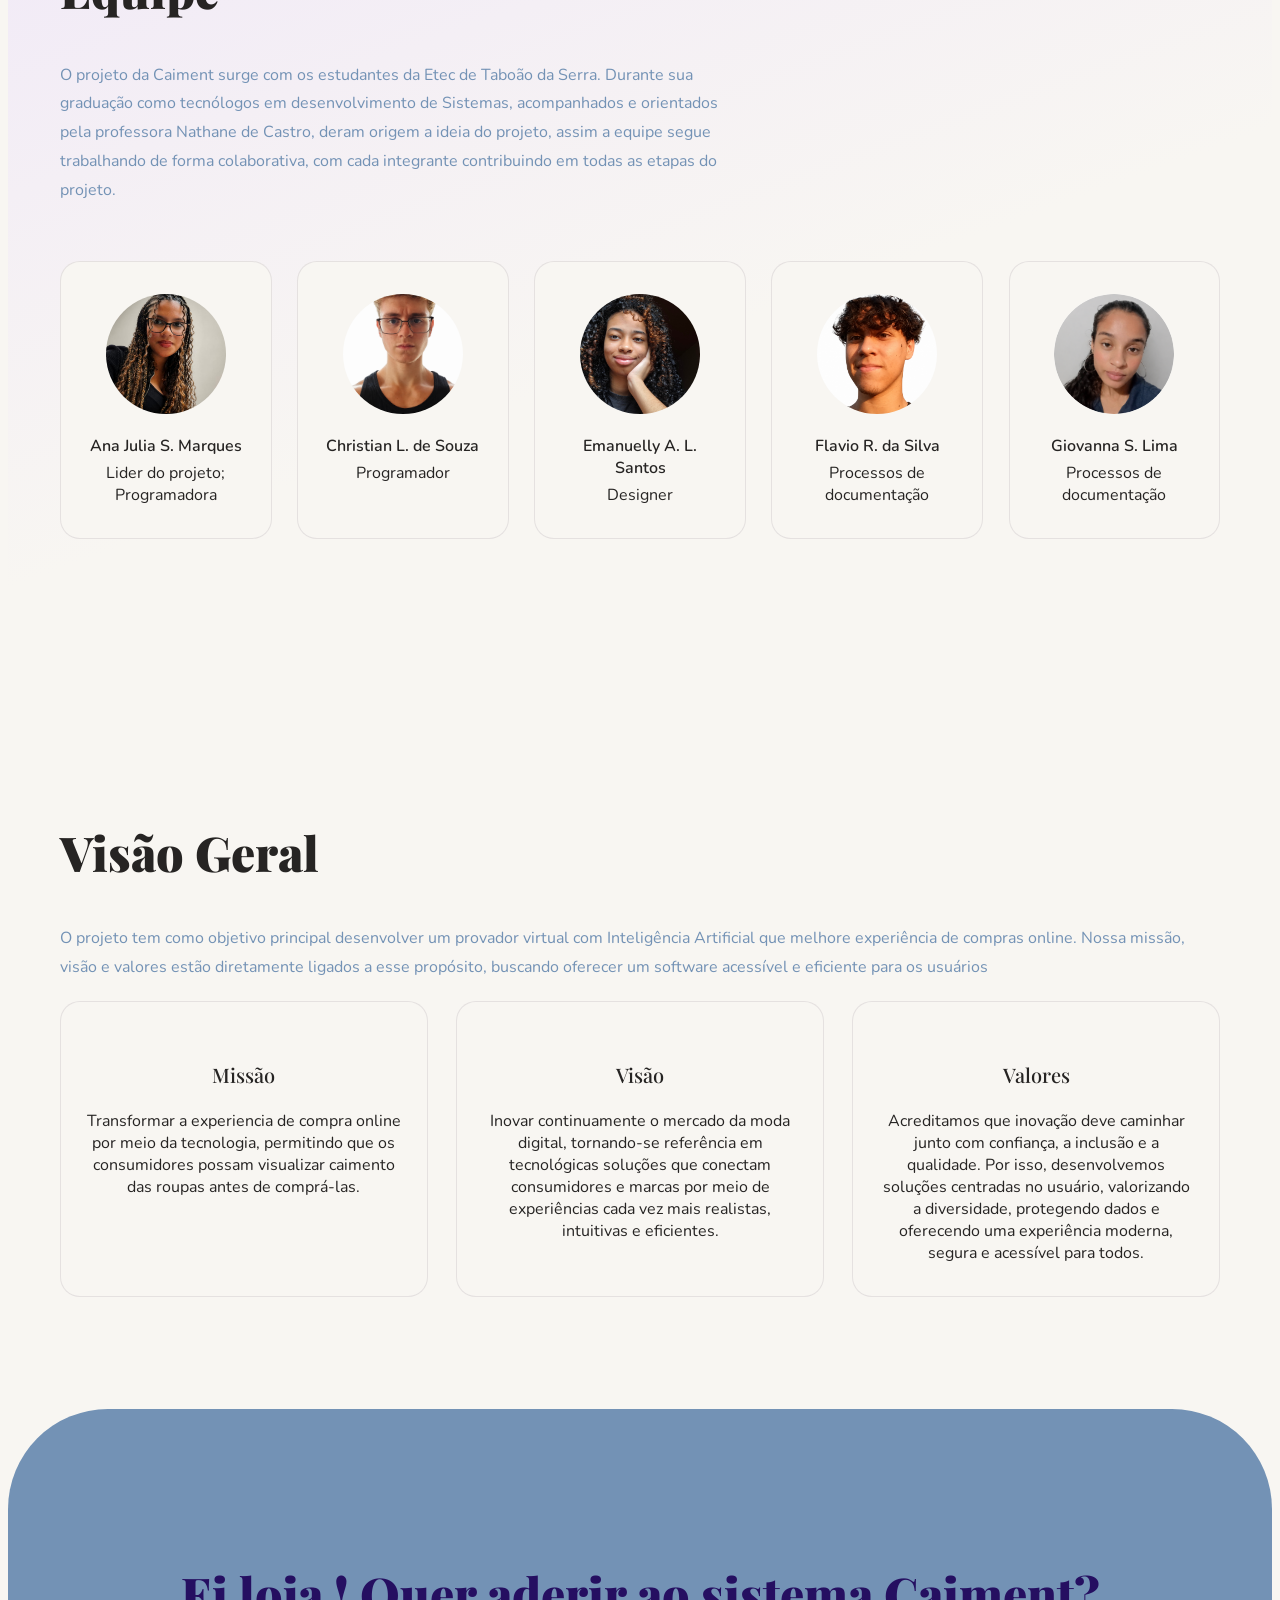
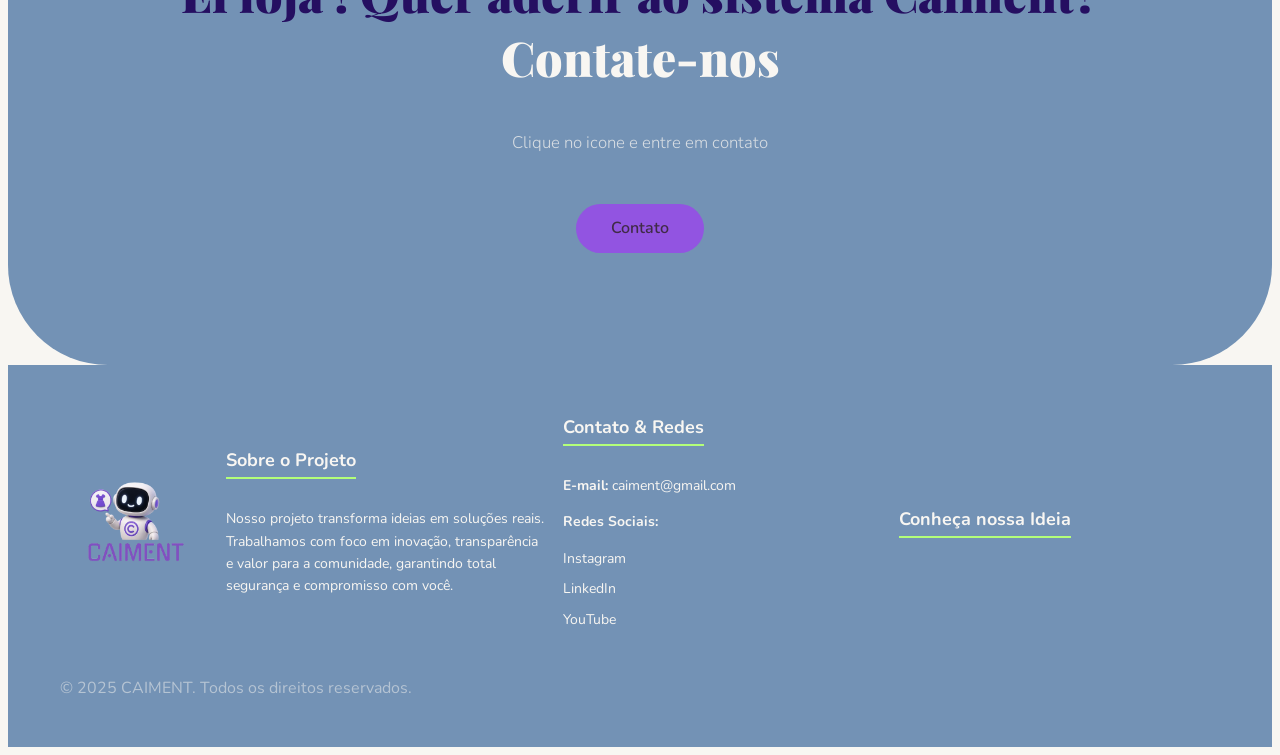
==== commit 18687e89: "Update index.html" ====
--- a/index.html
+++ b/index.html
@@ -26,7 +26,7 @@
   </nav>
 
   
-  <section class="section cadastro" id="cadastro">
+  <section class="section home" id="home">
     <div class="hero-content">
       <div class="hero-text">
         <div class="hero-boneco">
--- a/style.css
+++ b/style.css
@@ -112,6 +112,15 @@
   border-radius: 2px;
 }
 
+
+.home {
+  background: var(--ice);
+  color: var(--white);
+  text-align: center;
+  position: relative;
+  border-radius: 100px
+}
+
 .mascote-img {
   width: 800px;
   height: auto;
@@ -275,24 +284,7 @@
   z-index: 1;
   padding: 10px;
   border-radius: 24px;
-  background: var(--plum)
-  );
-
-  box-shadow:
-    0 30px 70px rgba(37, 15, 97, 0.25),
-    0 0 0 1px rgba(255,255,255,0.08);
-
-  transition:
-    transform 0.4s ease,
-    box-shadow 0.4s ease;
-}
-
-.video-card:hover {
-  transform: translateY(-8px) scale(1.01);
-
-  box-shadow:
-    0 40px 90px rgba(37, 15, 97, 0.35),
-    0 0 40px rgba(146, 84, 225, 0.25);
+  background: var(--plum);
 }
 
 .video-top {
@@ -477,8 +469,8 @@
 
 .doiscard {
   flex: 1;
-  min-width: 600px;
-  max-width: 200px;
+  width: 1000px;
+  height: 300px;
   background: var(--white);
   border-radius: 20px;
   padding: 32px 24px;
@@ -487,26 +479,24 @@
 }
 
 .cadastro {
-  background: var(--ice);
+  background: var(--slate);
   color: var(--white);
   text-align: center;
   position: relative;
-}
-
-.cadastro .sparkle {
-  color: var(--lime);
-}
+  border-radius: 100px
+}
+
 .cadastro-inner {
   position: relative;
   z-index: 1;
 }
 
 .cadastro .section-title {
-  color: var(--white);
+  color: var(--navy);
 }
 
 .cadastro .section-title span {
-  color: var(--lime);
+  color: var(--white);
 }
 
 .cadastro-sub {
@@ -519,7 +509,7 @@
 }
 
 .footer {
-  background: var(--dark);
+  background: var(--slate);
   color: rgba(248, 246, 242, 0.5);
   padding: 2rem 0;
 }
@@ -578,87 +568,163 @@
   color: var(--white);
 }
 
-/* SEÇÃO SOBRE */
-
-.sobre > h1 {
-  text-align: center;
-  font-family: Georgia, "Times New
-  Roman", serif;
-  font-size: clamp(32px, 5vw, 48px); 
-  color: var(--dark);
-  margin: 30px 0 20px;
-}
+/* ===== PROVADOR VIRTUAL ===== */
+
+.sobre {
+    background: var(--white);
+    padding-top: 130px;
+    overflow: hidden;
+}
+
+.sobre .hero-content {
+    display: block;
+    width: 100%;
+    max-width: 1160px;
+    margin: 0 auto;
+    padding: 0 30px;
+}
+
+.sobre .hero-text {
+    width: 100%;
+    margin: 0;
+    display: flex;
+    justify-content: center;
+    align-items: center;
+}
+
+.sobre .hero-content-text {
+    max-width: 100%;
+    align-items: center;
+    text-align: center;
+}
+
+.sobre .hero-title {
+    font-family: var(--font-display);
+    font-size: clamp(36px, 5vw, 60px);
+    color: var(--dark);
+    margin: 0 0 35px;
+}
+
+/* PRIMEIRO CONTEÚDO */
 
 .sobre-conteudo {
-  max-width: 1100px;
-  margin: 0 auto;
-  padding: 15px 6% 35px;
-  display: flex;
-  align-items: center;
-  justify-content: space-around;
-  gap: 45px;
-  min-height: 215px;
+    max-width: 1100px;
+    margin: auto;
+    padding: 20px 35px 55px;
+    display: grid;
+    grid-template-columns: 1fr 1fr;
+    align-items: center;
+    gap: 50px;
 }
 
 .texto-sobre {
-  flex: 1; 
-  max-width: 420px; 
-}
-
-.texto-sobre p, .texto-detalhes p { 
-  font-size: 14px; 
-  line-height: 1.55; 
-  text-align: justify;
-
+    max-width: 520px;
+}
+
+.texto-sobre p,
+.texto-detalhes p {
+    font-family: var(--font-body);
+    font-size: 16px;
+    line-height: 1.8;
+    text-align: justify;
 }
 
 .imagem-sobre {
-  flex: 1;
-  display: flex;
-  justify-content: center;
-  align-items: center;
-  min-width: 0;
-}
-
-.imagem-sobre img { 
-  width: 100%; 
-  max-width: 350px; 
-  max-height: 260px;
-}
+    display: flex;
+    justify-content: center;
+    align-items: center;
+}
+
+.imagem-sobre img {
+    width: 100%;
+    max-width: 430px;
+    height: auto;
+    object-fit: contain;
+}
+
+/* SEGUNDO CONTEÚDO */
 
 .sobre-detalhes {
-  display: grid; 
-  grid-template-columns: 60% 40%; 
-  min-height: 300px; 
-  background: var(--ice);
+    display: grid;
+    grid-template-columns: 1fr 1fr;
+    align-items: stretch;
+    background: var(--ice);
+    min-height: 320px;
 }
 
 .imagem-roupas {
-  padding: 35px;
-  display: flex;
-  align-items: center;
-  justify-content: center;
-}
-
-.imagem-roupas img { 
-  width: 100%; 
-  max-width: 520px; 
-  height: 230px; 
-  background: var(--white); 
-  border-radius: 25px; 
+    padding: 35px;
+    display: flex;
+    justify-content: center;
+    align-items: center;
+}
+
+.imagem-roupas img {
+    width: 100%;
+    max-width: 500px;
+    height: auto;
+    max-height: 280px;
+    object-fit: contain;
+    border-radius: 20px;
 }
 
 .texto-detalhes {
-  background: var(--violet);
-  color: var(--white);
-  padding: 45px 35px; 
-  display: flex;
-  align-items: center;
-}
-
-.texto-detalhes p { 
-  font-size: 13px;
-}
+    background: var(--violet);
+    color: white;
+    padding: 45px;
+    display: flex;
+    align-items: center;
+    justify-content: center;
+}
+
+.texto-detalhes p {
+    max-width: 500px;
+}
+
+/* RESPONSIVIDADE */
+
+@media (max-width: 768px) {
+
+    .sobre {
+        padding-top: 110px;
+    }
+
+    .sobre-conteudo {
+        grid-template-columns: 1fr;
+        text-align: center;
+        padding: 20px 25px 40px;
+        gap: 25px;
+    }
+
+    .texto-sobre {
+        max-width: 100%;
+    }
+
+    .imagem-sobre img {
+        max-width: 320px;
+    }
+
+    .sobre-detalhes {
+        grid-template-columns: 1fr;
+    }
+
+    .imagem-roupas {
+        padding: 25px;
+    }
+
+    .imagem-roupas img {
+        max-width: 350px;
+    }
+
+    .texto-detalhes {
+        padding: 35px 25px;
+    }
+
+    .sobre .hero-title {
+        font-size: 38px;
+    }
+}
+
 /* SEÇÃO PLANOS */ 
 .planos { 
   background: var(--plum); 
@@ -674,21 +740,24 @@
   margin-bottom: 30px; 
 }
 
-.planos-container { 
-  display: grid; 
-  gap: 30px;
-  max-width: 1250px;
-  margin: auto;
+.planos-container {
+    display: grid;
+    grid-template-columns: repeat(3, 1fr);
+    gap: 25px;
+    max-width: 1250px;
+    margin: auto;
 }
 
 .plano {
-  background: var(-branco); 
-  border-radius: 26px; 
-  padding: 30px 25px 25px; 
-  display: flex; 
-  flex-direction: column; 
-  min-width: 0;
-}
+    min-height: 480px;
+}
+
+@media (max-width: 768px) {
+    .planos-container {
+        grid-template-columns: 1fr;
+    }
+}
+
 
 .plano h3 {
   font-family: var(--font-display); 
@@ -706,8 +775,9 @@
   min-height: 75px; 
   margin-bottom: 12px
 }
-plano ul { 
-  list-style: none; 
+.plano ul {
+  list-style: none;
+  padding: 0;
   margin-bottom: 20px;
 }
 
@@ -738,62 +808,71 @@
   border-radius: 4px;
 }
 
-/* SEÇÃO CONTATOS */ 
+/* SEÇÃO CONTATOS */ /* SEÇÃO CONTATOS */
 .contatos {
-  padding: 50px 5% 65px; 
-  background: var(--white);
-}
+    padding: 70px 5%;
+    background: var(--white);
+}
+
 .contatos h2 {
-  color: var(--dark);
-  text-align: center;
-  font-family: var(--font-display);
-  font-size: clamp(45px, 7vw, 76px); 
-  margin-bottom: 25px;
+    color: var(--dark);
+    text-align: center;
+    font-family: var(--font-display);
+    font-size: clamp(40px, 6vw, 65px);
+    margin-bottom: 35px;
 }
 
 .contatos-container {
-  max-width: 850px;
-  min-height: 180px;
-  margin: 0 auto;
-  padding: 18px 30px;
-  border-radius: 48px;
-  display: flex;
-  justify-content: space-between;
-  align-items: center;
-  gap: 25px;
-}
-.redes-sociais { 
-  display: flex; 
-  flex-direction: column; 
-  gap: 15px;
-} 
+    max-width: 850px;
+    min-height: 180px;
+    margin: 0 auto;
+    padding: 35px 45px;
+    border-radius: 35px;
+    display: flex;
+    justify-content: space-between;
+    align-items: center;
+    gap: 25px;
+
+    background: var(--plum);
+}
+
+.redes-sociais {
+    display: flex;
+    flex-direction: column;
+    gap: 18px;
+}
+
 .redes-sociais a {
-display: flex;
-align-items: center;
-gap: 20px;
-color: var(--white);
-text-decoration: none;
-font-size: clamp(14px, 2vw, 21px); 
+    display: flex;
+    align-items: center;
+    gap: 15px;
+    color: var(--white);
+    font-size: 17px;
+    transition: color 0.3s;
+}
+
+.redes-sociais a:hover {
+    color: var(--lime);
 }
 
 .icone {
-  width: 25px; 
-  text-align: center; 
-  font-weight: bold; 
-  font-size: 25px;
-
-}
-
-.fala-conosco { 
-  width: 140px;
-  height: 140px;
-  border: 1px solid;
-  border-radius: 50%;
-  display: flex;
-  justify-content: center;
-  align-items: center;
-  text-align: center;
-  font-weight: bold;
-  font-size: 23px;
-  font-family: var(--font-display);
-}
+    width: 25px;
+    text-align: center;
+    font-weight: bold;
+    font-size: 25px;
+}
+
+.fala-conosco {
+    width: 140px;
+    height: 140px;
+    border: 2px solid var(--lime);
+    border-radius: 50%;
+    display: flex;
+    justify-content: center;
+    align-items: center;
+    text-align: center;
+    font-weight: bold;
+    font-size: 23px;
+    font-family: var(--font-display);
+    color: var(--white);
+}
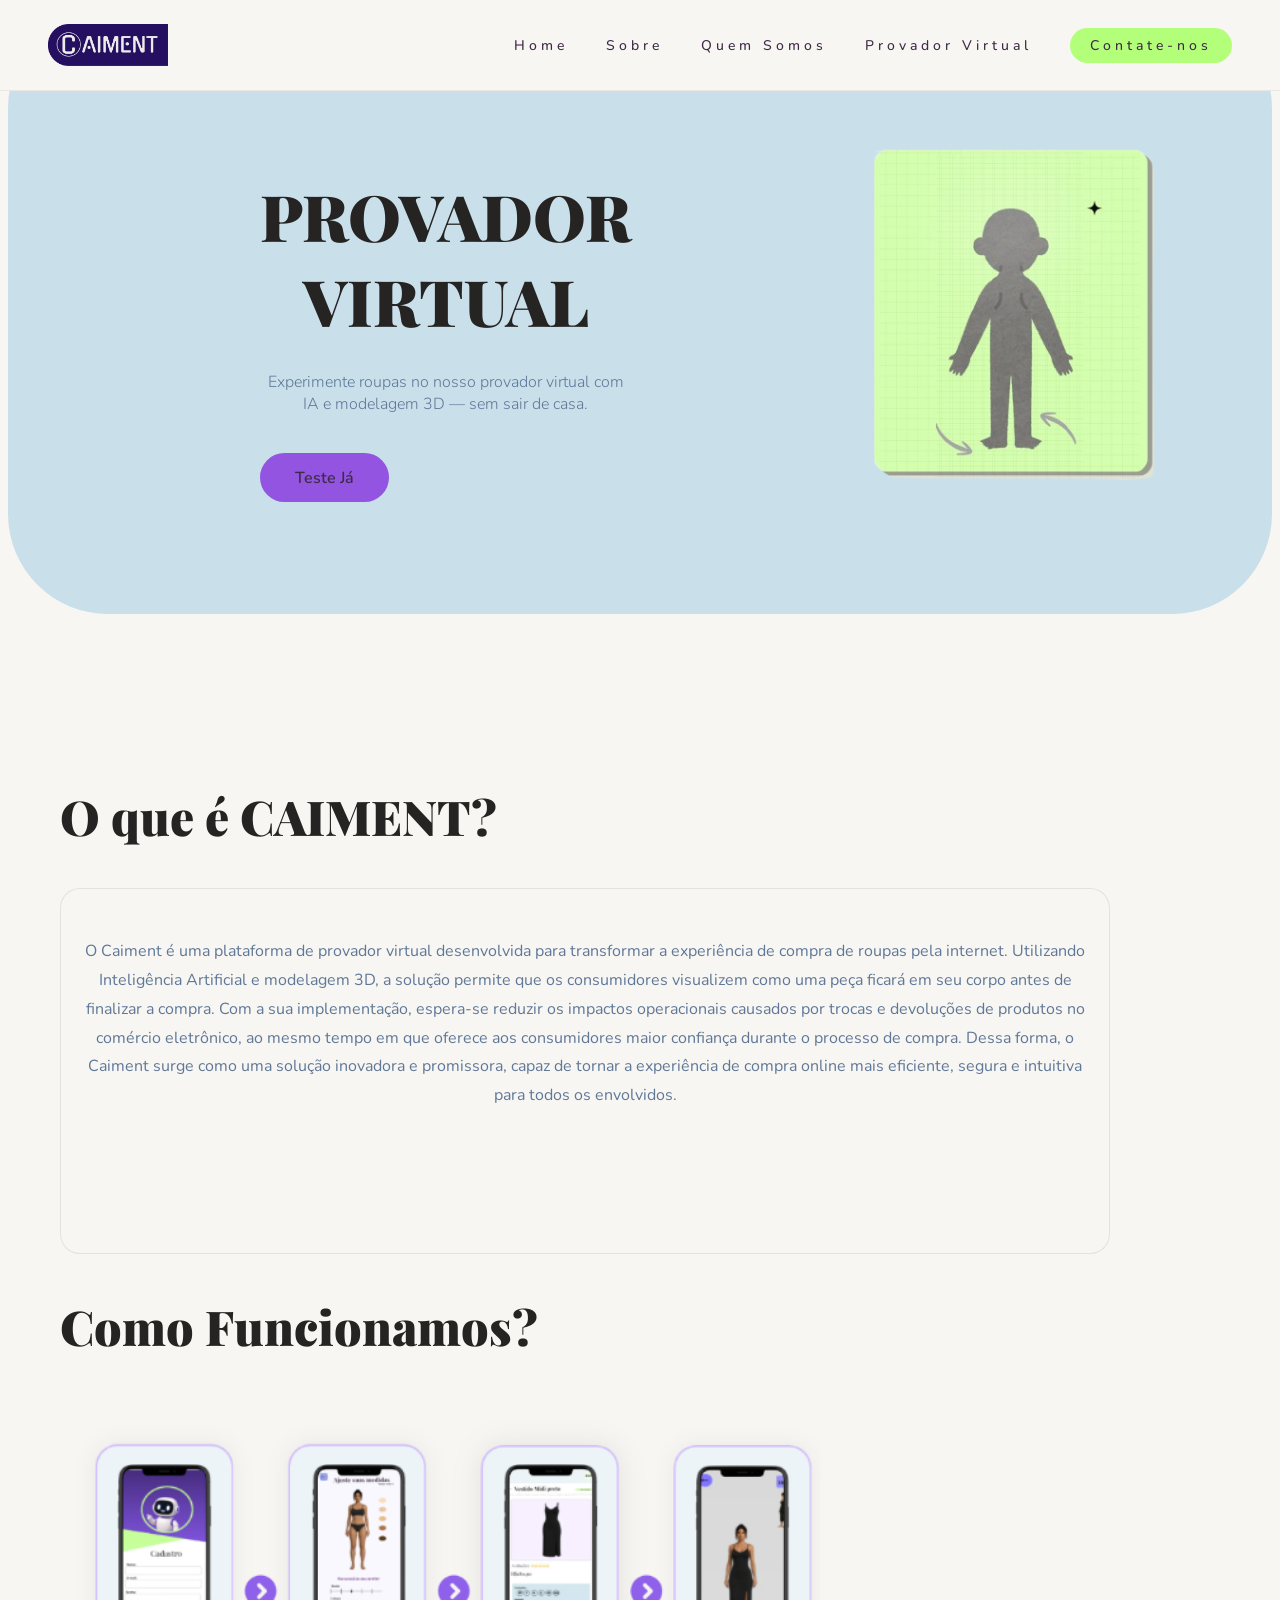
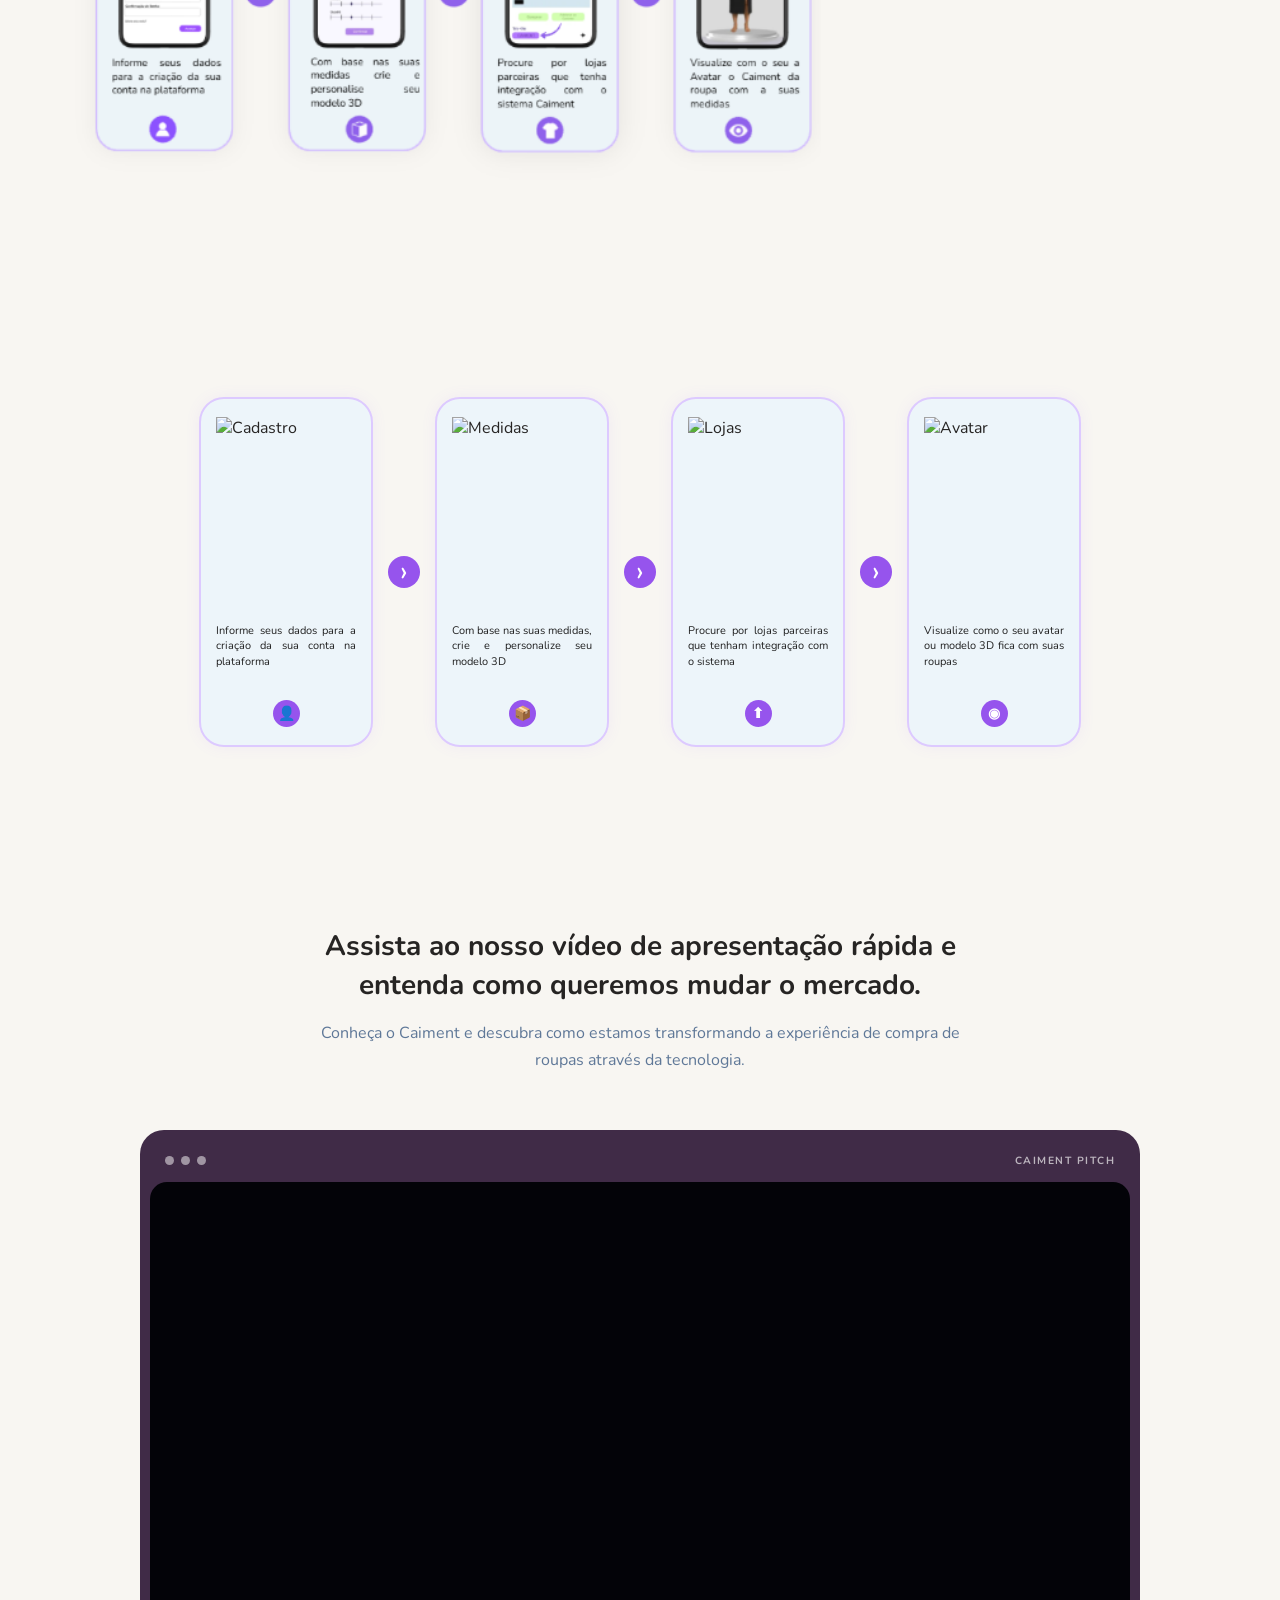
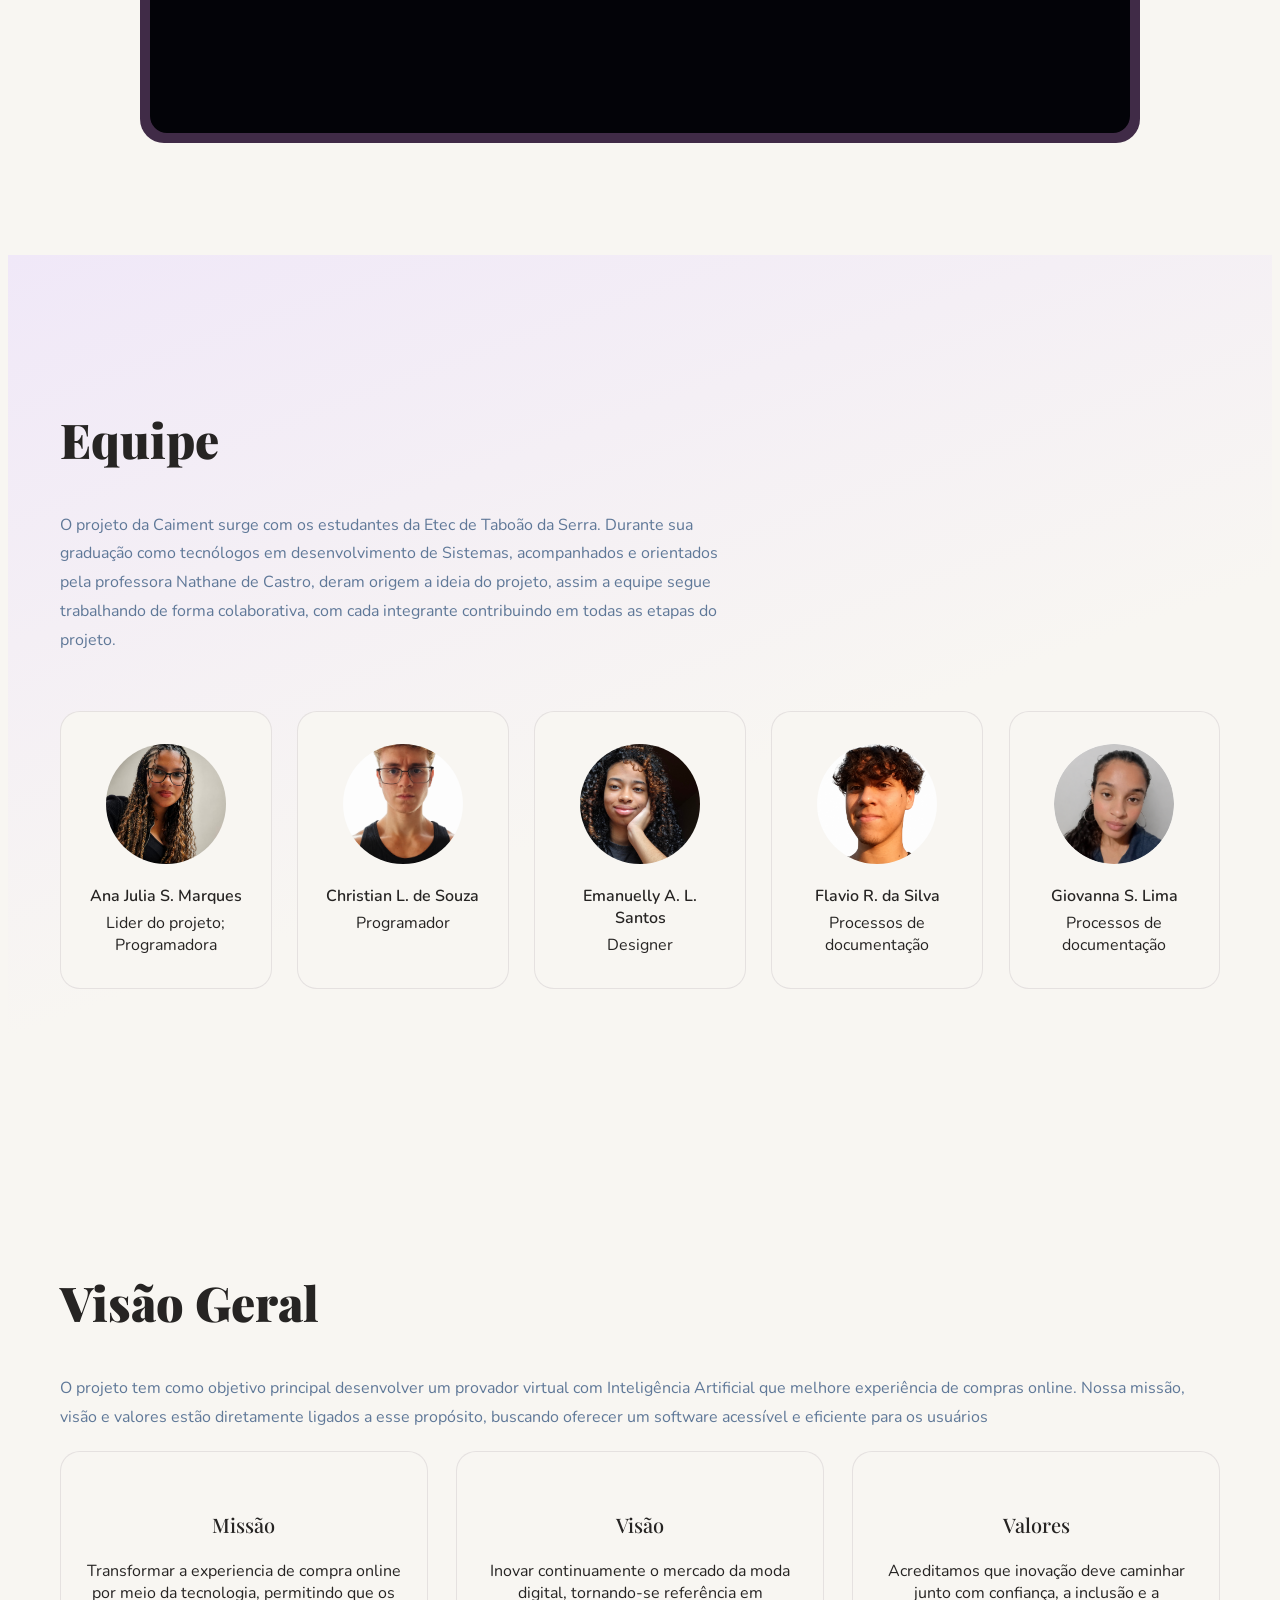
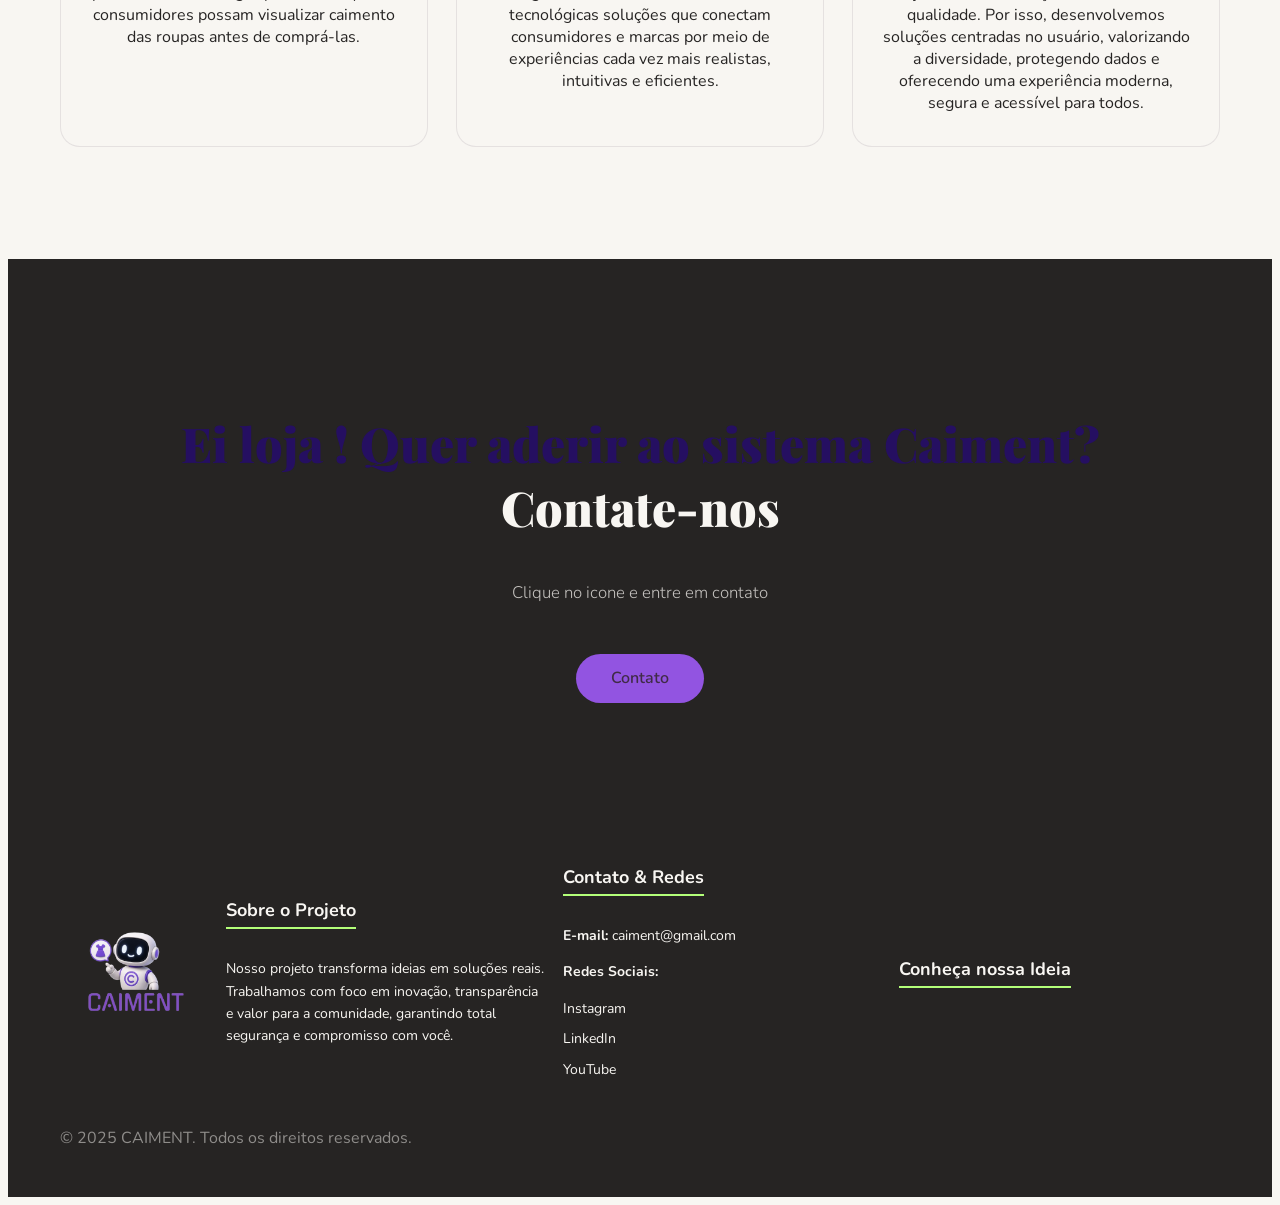
==== commit be75ac5f: "Update index.html" ====
--- a/index.html
+++ b/index.html
@@ -72,6 +72,42 @@
     <img src="./files (1)/telas.png" alt="Telas" class="mascote-img">
   </div>
   </section>
+
+
+<section class="etapas">
+
+    <div class="card">
+        <img src="img/tela1.png" alt="Cadastro">
+        <p>Informe seus dados para a criação da sua conta na plataforma</p>
+        <div class="icone">👤</div>
+    </div>
+
+    <span class="seta">›</span>
+
+    <div class="card">
+        <img src="img/tela2.png" alt="Medidas">
+        <p>Com base nas suas medidas, crie e personalize seu modelo 3D</p>
+        <div class="icone">📦</div>
+    </div>
+
+    <span class="seta">›</span>
+
+    <div class="card">
+        <img src="img/tela3.png" alt="Lojas">
+        <p>Procure por lojas parceiras que tenham integração com o sistema</p>
+        <div class="icone">⬆</div>
+    </div>
+
+    <span class="seta">›</span>
+
+    <div class="card">
+        <img src="img/tela4.png" alt="Avatar">
+        <p>Visualize como o seu avatar ou modelo 3D fica com suas roupas</p>
+        <div class="icone">◉</div>
+    </div>
+
+</section>
+  
   <section class="section sobre" id="video-pitch">
     <div class="container">
 
--- a/style.css
+++ b/style.css
@@ -7,7 +7,7 @@
   --ice: #c9e0eb;
   --violet: #9254e1;
   --navy: #250f61;
-  --slate: #7392b5;
+  --slate: #5f7898;
   --lime: #b3ff79;
   --white: #f8f6f2;
   --font-display: 'Playfair Display', serif;
@@ -119,6 +119,7 @@
   text-align: center;
   position: relative;
   border-radius: 100px
+  
 }
 
 .mascote-img {
@@ -479,11 +480,10 @@
 }
 
 .cadastro {
-  background: var(--slate);
+  background: var(--dark);
   color: var(--white);
   text-align: center;
   position: relative;
-  border-radius: 100px
 }
 
 .cadastro-inner {
@@ -509,7 +509,7 @@
 }
 
 .footer {
-  background: var(--slate);
+  background: var(--dark);
   color: rgba(248, 246, 242, 0.5);
   padding: 2rem 0;
 }
@@ -650,6 +650,7 @@
     align-items: stretch;
     background: var(--ice);
     min-height: 320px;
+    margin-bottom: 90px;
 }
 
 .imagem-roupas {
@@ -746,6 +747,7 @@
     gap: 25px;
     max-width: 1250px;
     margin: auto;
+    background: var(--white);  
 }
 
 .plano {
@@ -765,6 +767,7 @@
   font-size: clamp(23px, 2.5vw, 34px); 
   text-align: center;
   margin-bottom: 10px;
+  color: var(--dark); 
 }
 
 .descricao { 
@@ -773,18 +776,21 @@
   font-size: 14px; 
   line-height: 1.8; 
   min-height: 75px; 
-  margin-bottom: 12px
+  margin-bottom: 12px;
+  color: var(--dark); 
 }
 .plano ul {
   list-style: none;
   padding: 0;
   margin-bottom: 20px;
+  color: var(--dark); 
 }
 
 .plano li { 
   font-size: 16px; 
   font-weight: 600; 
   margin-bottom: 2px;
+  color: var(--dark); 
 }
 .preco {
   font-size: clamp(20px, 2.2vw, 28px); 
@@ -793,6 +799,7 @@
   text-align: center;
   margin-top: auto;
   padding: 10px 0 25px;
+  color: var(--); 
 }
 
 .botao-plano {
@@ -800,7 +807,7 @@
   width: 75%;
   margin: 0 auto;
   padding: 12px;
-  background: var(--plum);
+  background: var(--violet);
   color: var(--white);
   text-decoration: none;
   text-align: center;
@@ -876,3 +883,88 @@
     font-family: var(--font-display);
     color: var(--white);
 }
+
+.etapas {
+    display: flex;
+    align-items: center;
+    justify-content: center;
+    gap: 15px;
+    padding: 50px 20px;
+}
+
+.card {
+    width: 140px;
+    min-height: 310px;
+    background: #edf5fa;
+    border: 2px solid #ddcaff;
+    border-radius: 25px;
+    padding: 18px 15px;
+    display: flex;
+    flex-direction: column;
+    align-items: center;
+    box-shadow: 0 0 15px rgba(150, 100, 255, 0.08);
+}
+
+.card img {
+    width: 100%;
+    height: 185px;
+    object-fit: contain;
+    margin-bottom: 10px;
+}
+
+.card p {
+    font-size: 11px;
+    line-height: 1.4;
+    text-align: justify;
+    color: #222;
+    width: 100%;
+    min-height: 55px;
+}
+
+.icone {
+    width: 27px;
+    height: 27px;
+    background: #9654ed;
+    color: white;
+    border-radius: 50%;
+    display: flex;
+    align-items: center;
+    justify-content: center;
+    margin-top: auto;
+    font-size: 14px;
+}
+
+.seta {
+    width: 32px;
+    height: 32px;
+    min-width: 32px;
+    background: #9654ed;
+    color: white;
+    border-radius: 50%;
+    display: flex;
+    align-items: center;
+    justify-content: center;
+    font-size: 30px;
+    line-height: 1;
+}
+
+/* Responsividade */
+@media (max-width: 700px) {
+    .etapas {
+        flex-direction: column;
+        gap: 15px;
+    }
+
+    .card {
+        width: 180px;
+        min-height: 330px;
+    }
+
+    .card img {
+        height: 200px;
+    }
+
+    .seta {
+        transform: rotate(90deg);
+    }
+}
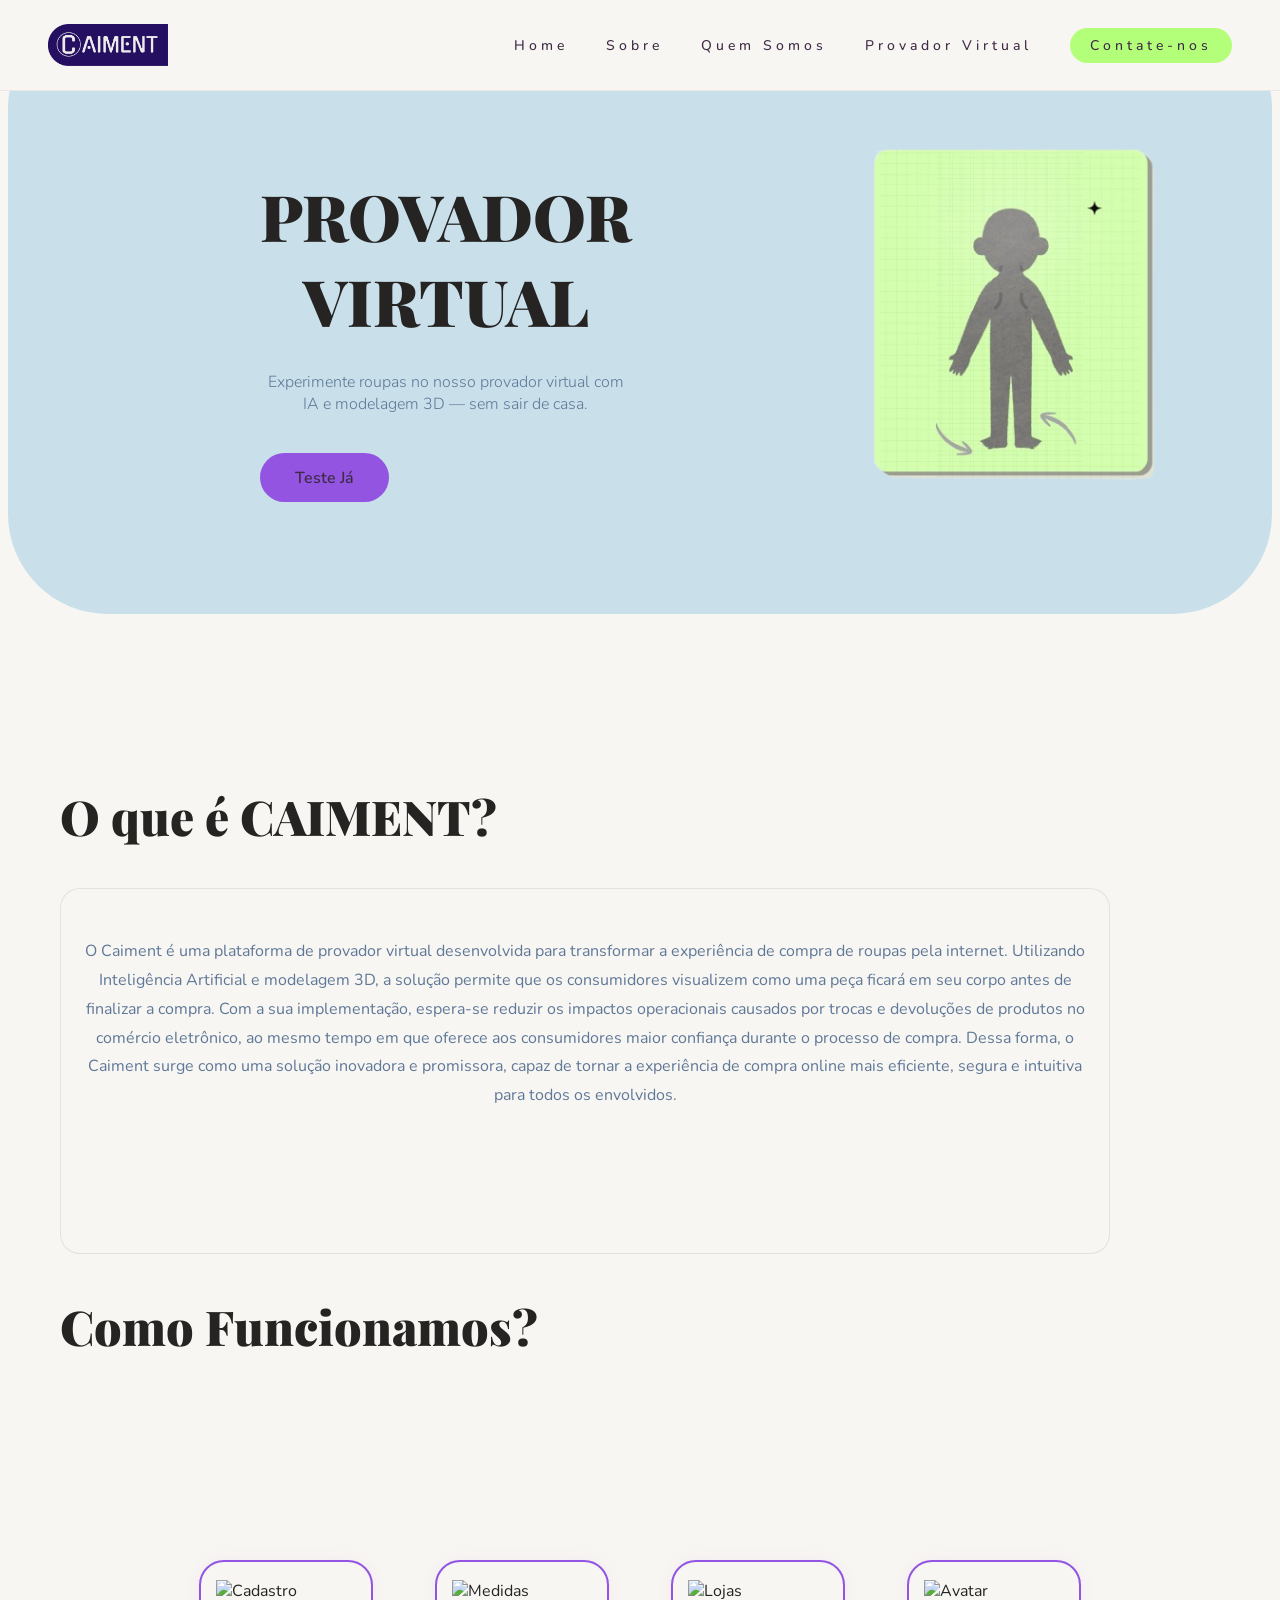
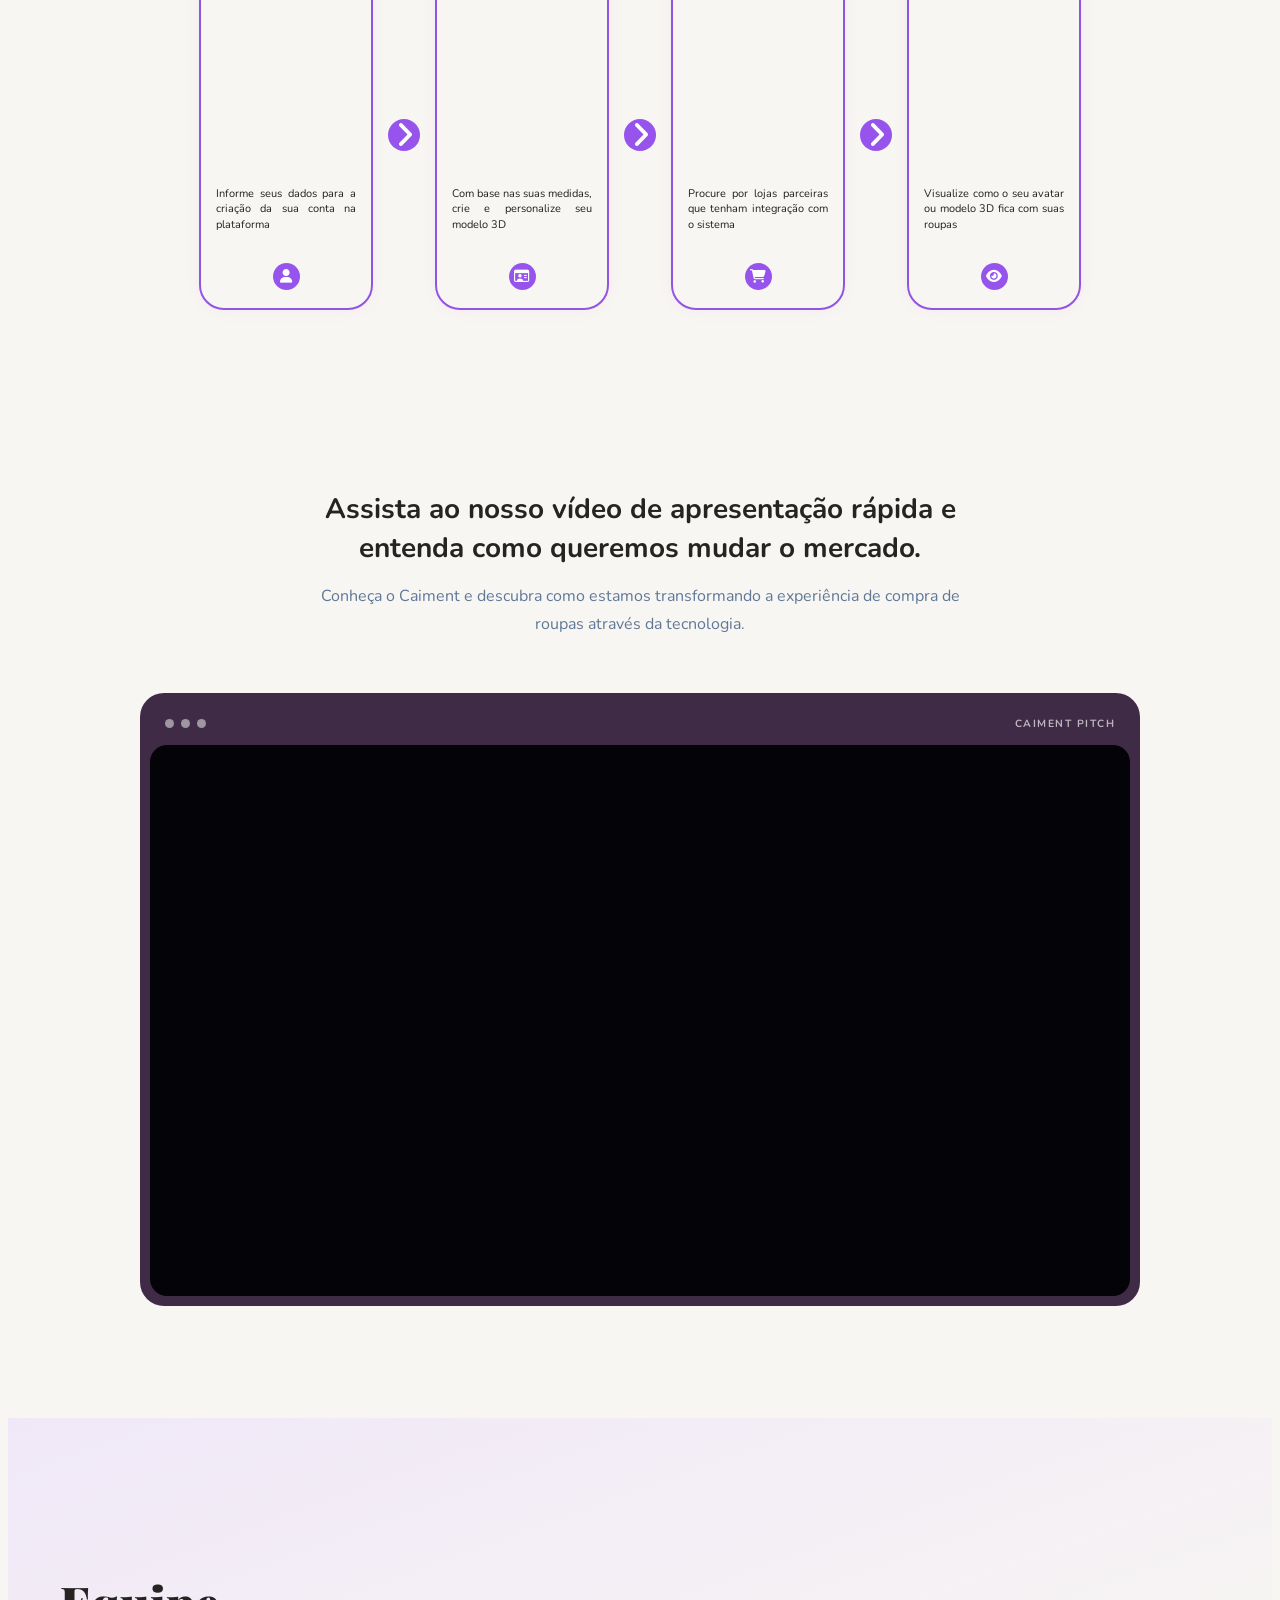
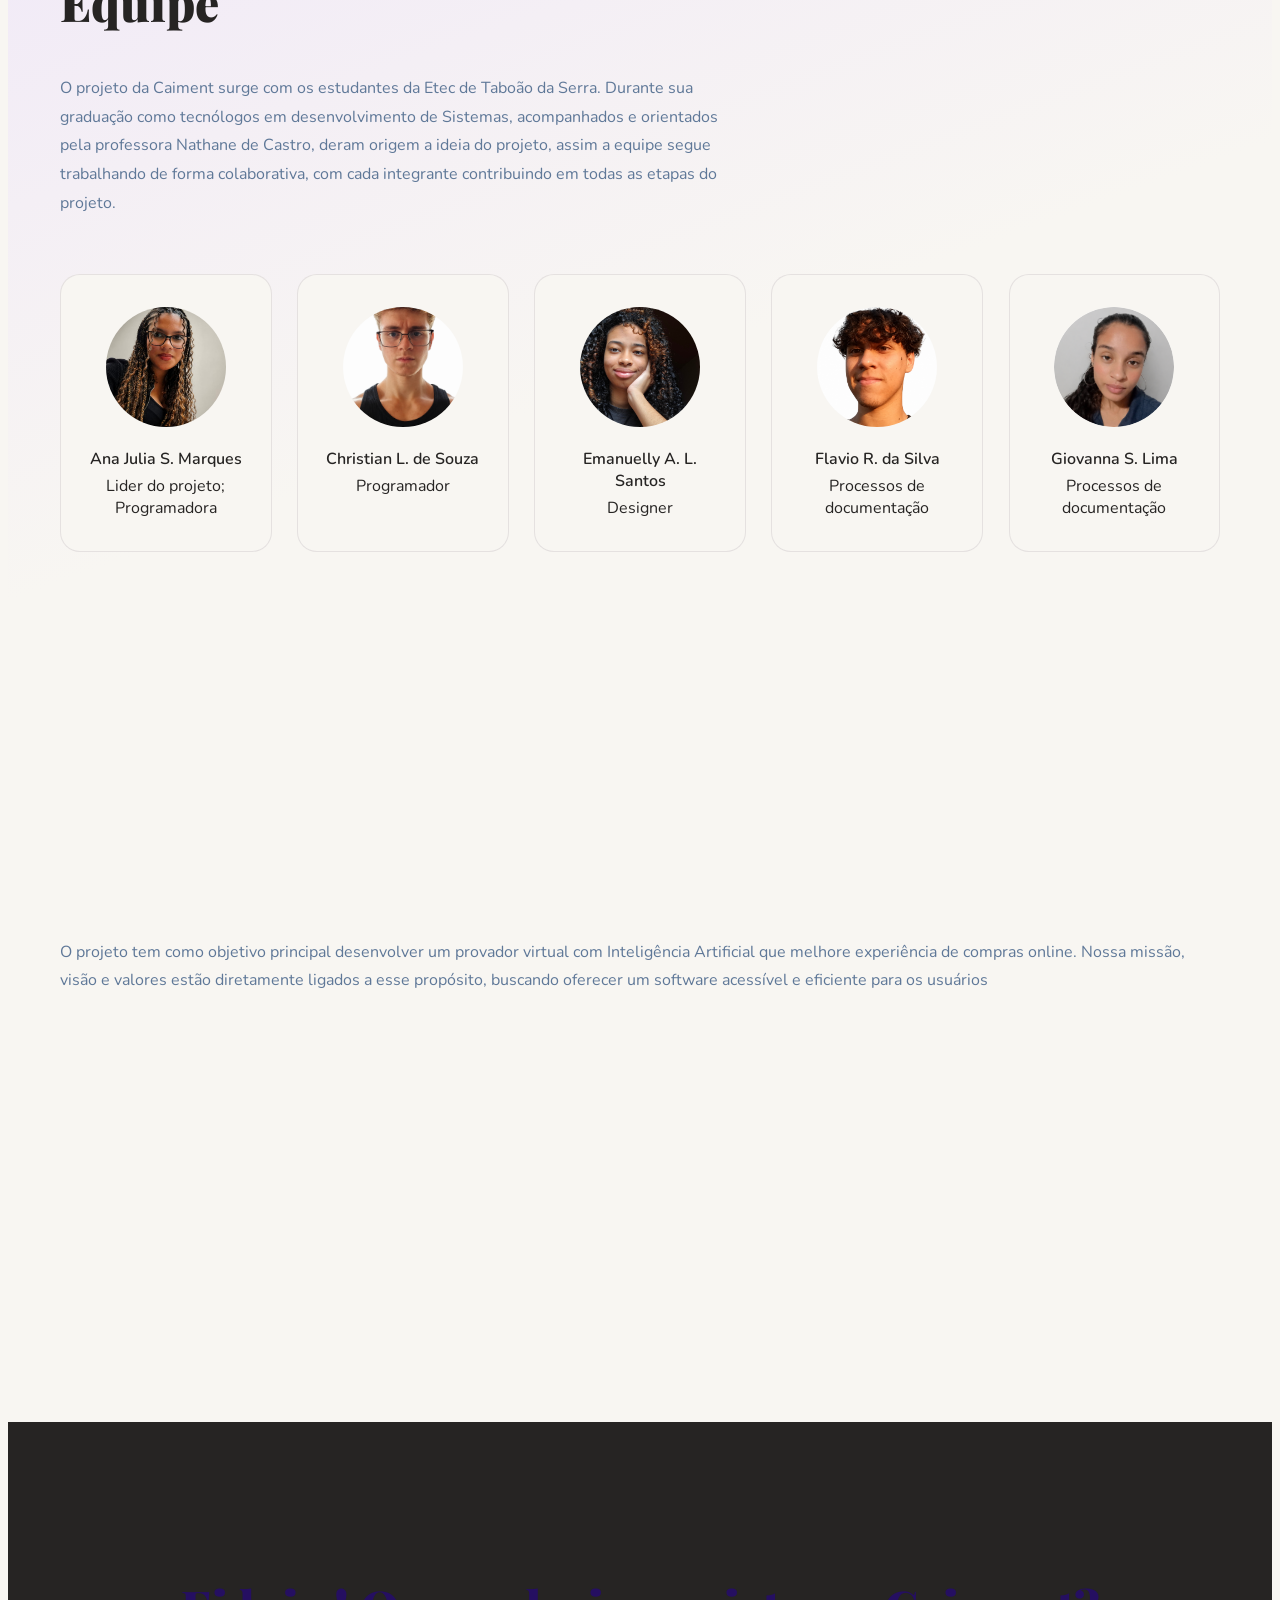
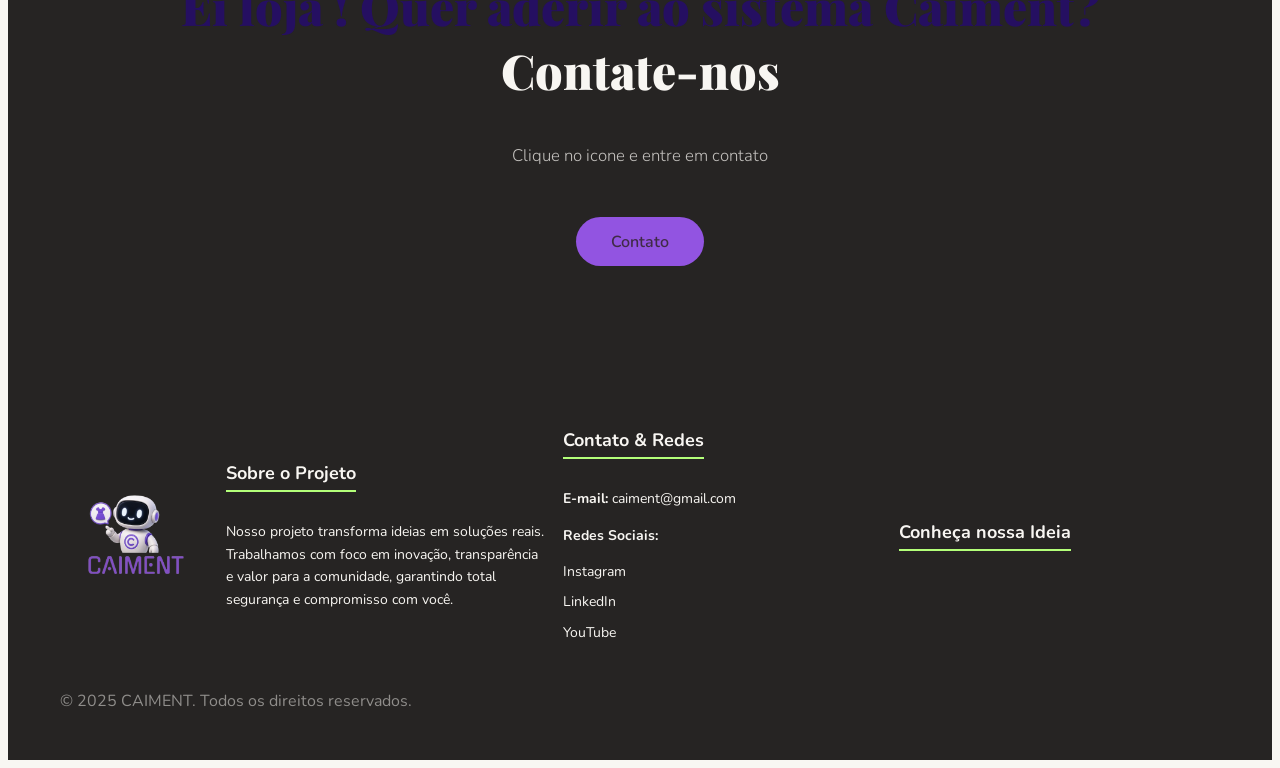
==== commit 2a9c745b: "Update index.html" ====
--- a/index.html
+++ b/index.html
@@ -5,6 +5,8 @@
   <meta charset="UTF-8">
   <meta name="viewport" content="width=device-width, initial-scale=1.0">
   <title>Caiment</title>
+  <link rel="stylesheet"
+href="https://cdnjs.cloudflare.com/ajax/libs/font-awesome/6.5.2/css/all.min.css">
   <link rel="stylesheet" href="style.css">
 </head>
 
@@ -14,10 +16,10 @@
       <img src="./files (1)/logo4.png" alt="Logo Caiment">
     </div>
     <ul class="nav-links">
-      <li><a href="#home">Home</a></li>
+      <li><a href="index.html">Home</a></li>
       <li><a href="#sobre">Sobre</a></li>
       <li><a href="#quem-somos">Quem Somos</a></li>
-      <li><a href="provador">Provador Virtual</a></li>
+      <li><a href="provador.html">Provador Virtual</a></li>
       <li><a href="#cadastro" class="nav-cta">Contate-nos</a></li>
     </ul>
     <button class="button22" id="button22" aria-label="Menu">
@@ -68,43 +70,57 @@
          </p>
           </div>
          </div>
-      <h2 class="section-title">Como Funcionamos?</h2>
-    <img src="./files (1)/telas.png" alt="Telas" class="mascote-img">
+
+         <h2 class="section-title">Como Funcionamos?</h2>
   </div>
   </section>
 
 
 <section class="etapas">
-
-    <div class="card">
-        <img src="img/tela1.png" alt="Cadastro">
-        <p>Informe seus dados para a criação da sua conta na plataforma</p>
-        <div class="icone">👤</div>
-    </div>
-
-    <span class="seta">›</span>
-
-    <div class="card">
-        <img src="img/tela2.png" alt="Medidas">
-        <p>Com base nas suas medidas, crie e personalize seu modelo 3D</p>
-        <div class="icone">📦</div>
-    </div>
-
-    <span class="seta">›</span>
-
-    <div class="card">
-        <img src="img/tela3.png" alt="Lojas">
-        <p>Procure por lojas parceiras que tenham integração com o sistema</p>
-        <div class="icone">⬆</div>
-    </div>
-
-    <span class="seta">›</span>
-
-    <div class="card">
-        <img src="img/tela4.png" alt="Avatar">
-        <p>Visualize como o seu avatar ou modelo 3D fica com suas roupas</p>
-        <div class="icone">◉</div>
-    </div>
+  
+        <div class="card">
+            <img src="files/ajuste.png" alt="Cadastro">
+            <p>Informe seus dados para a criação da sua conta na plataforma</p>
+            <div class="icone"> 
+                <i class="fa-solid fa-user"></i>
+            </div>
+        </div>
+   
+        <span class="seta">
+            <i class="fa-solid fa-angle-right"></i>
+        </span>
+
+        <div class="card">
+            <img src="files/cadastro.png" alt="Medidas">
+            <p>Com base nas suas medidas, crie e personalize seu modelo 3D</p>
+            <div class="icone">
+                <i class="fa-regular fa-id-card"></i>
+            </div>
+        </div>
+
+        <span class="seta">
+            <i class="fa-solid fa-angle-right"></i>
+        </span>
+
+        <div class="card">
+            <img src="img/tela3.png" alt="Lojas">
+            <p>Procure por lojas parceiras que tenham integração com o sistema</p>
+            <div class="icone">
+                <i class="fa-solid fa-cart-shopping"></i>
+            </div>
+        </div>
+
+        <span class="seta">
+            <i class="fa-solid fa-angle-right"></i>
+        </span>
+
+        <div class="card">
+            <img src="files/avatarr.png" alt="Avatar">
+            <p>Visualize como o seu avatar ou modelo 3D fica com suas roupas</p>
+            <div class="icone">
+                <i class="fa-solid fa-eye"></i>
+            </div>
+        </div>
 
 </section>
   
--- a/style.css
+++ b/style.css
@@ -747,7 +747,9 @@
     gap: 25px;
     max-width: 1250px;
     margin: auto;
-    background: var(--white);  
+    background: var(--white);
+    border: 2px solid var(--violet);
+    gap: 10px;
 }
 
 .plano {
@@ -895,8 +897,8 @@
 .card {
     width: 140px;
     min-height: 310px;
-    background: #edf5fa;
-    border: 2px solid #ddcaff;
+    background: var(--white);
+    border: 2px solid var(--violet);
     border-radius: 25px;
     padding: 18px 15px;
     display: flex;
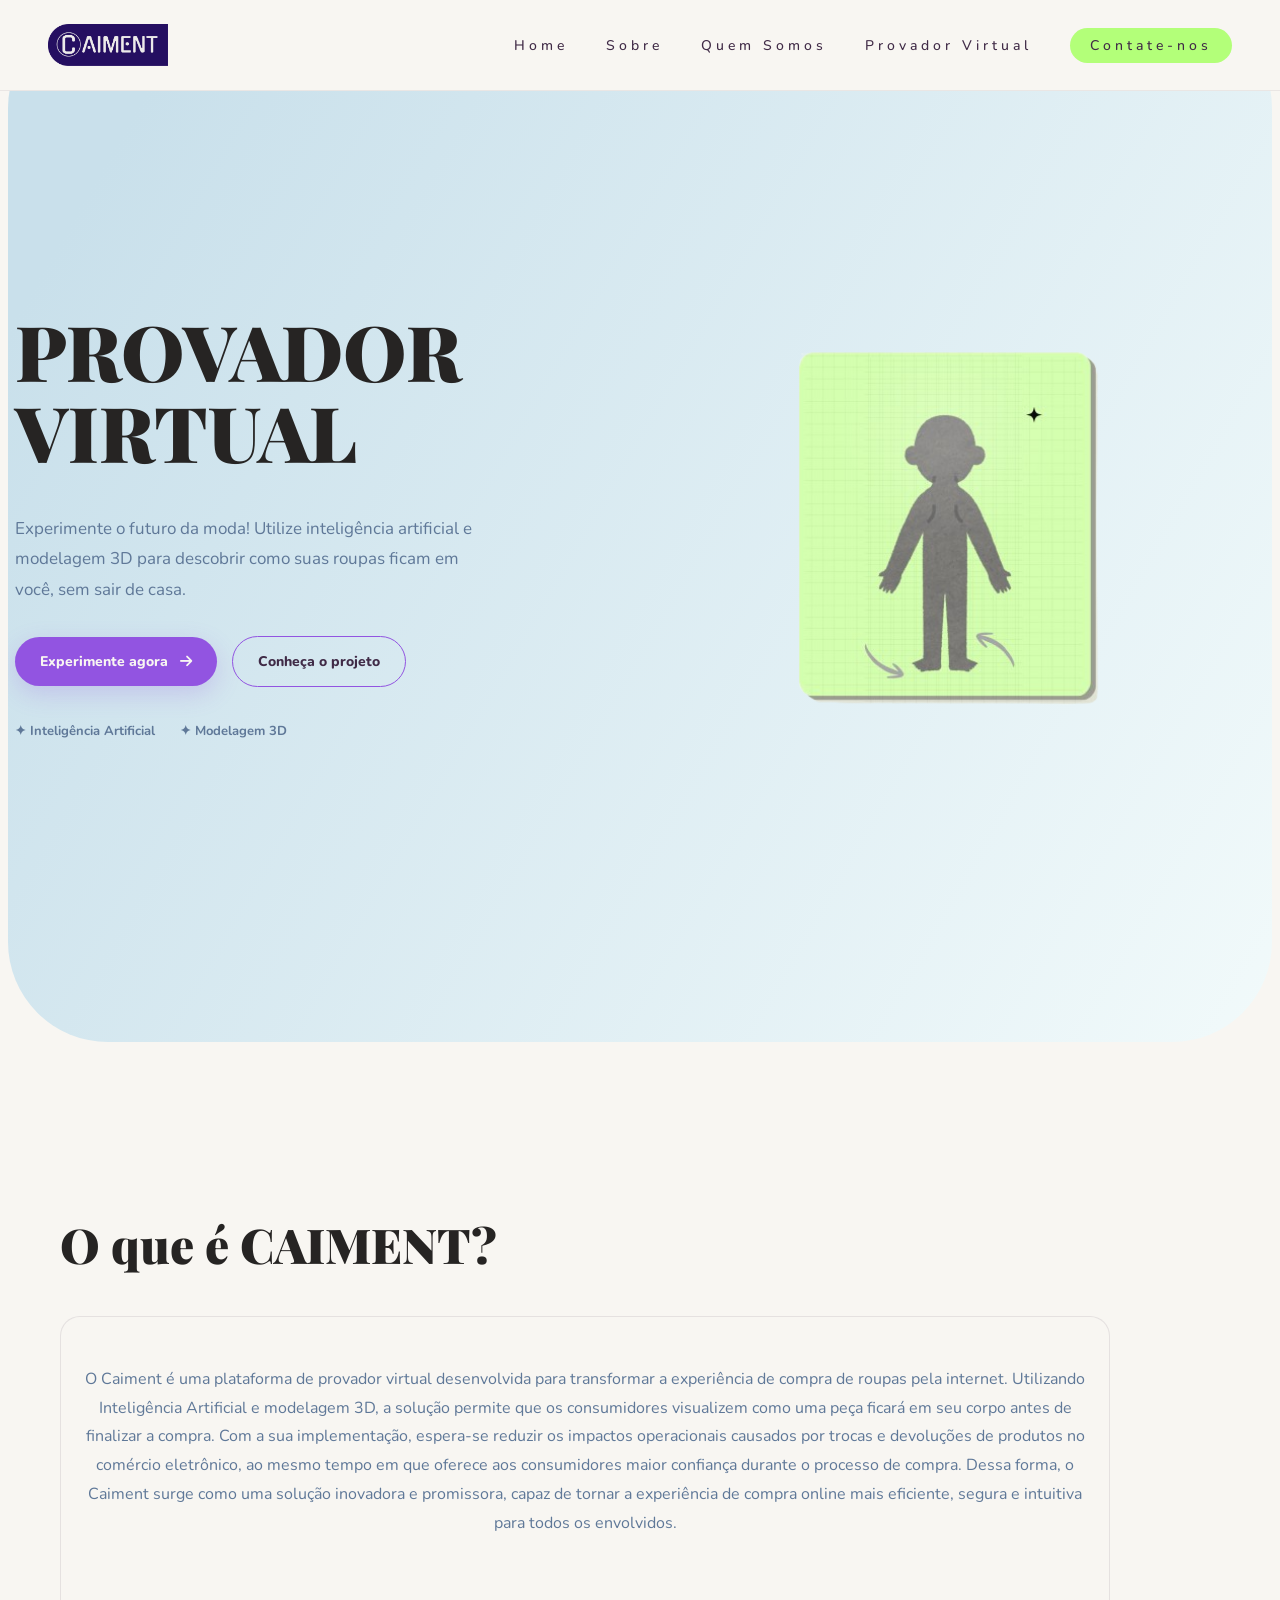
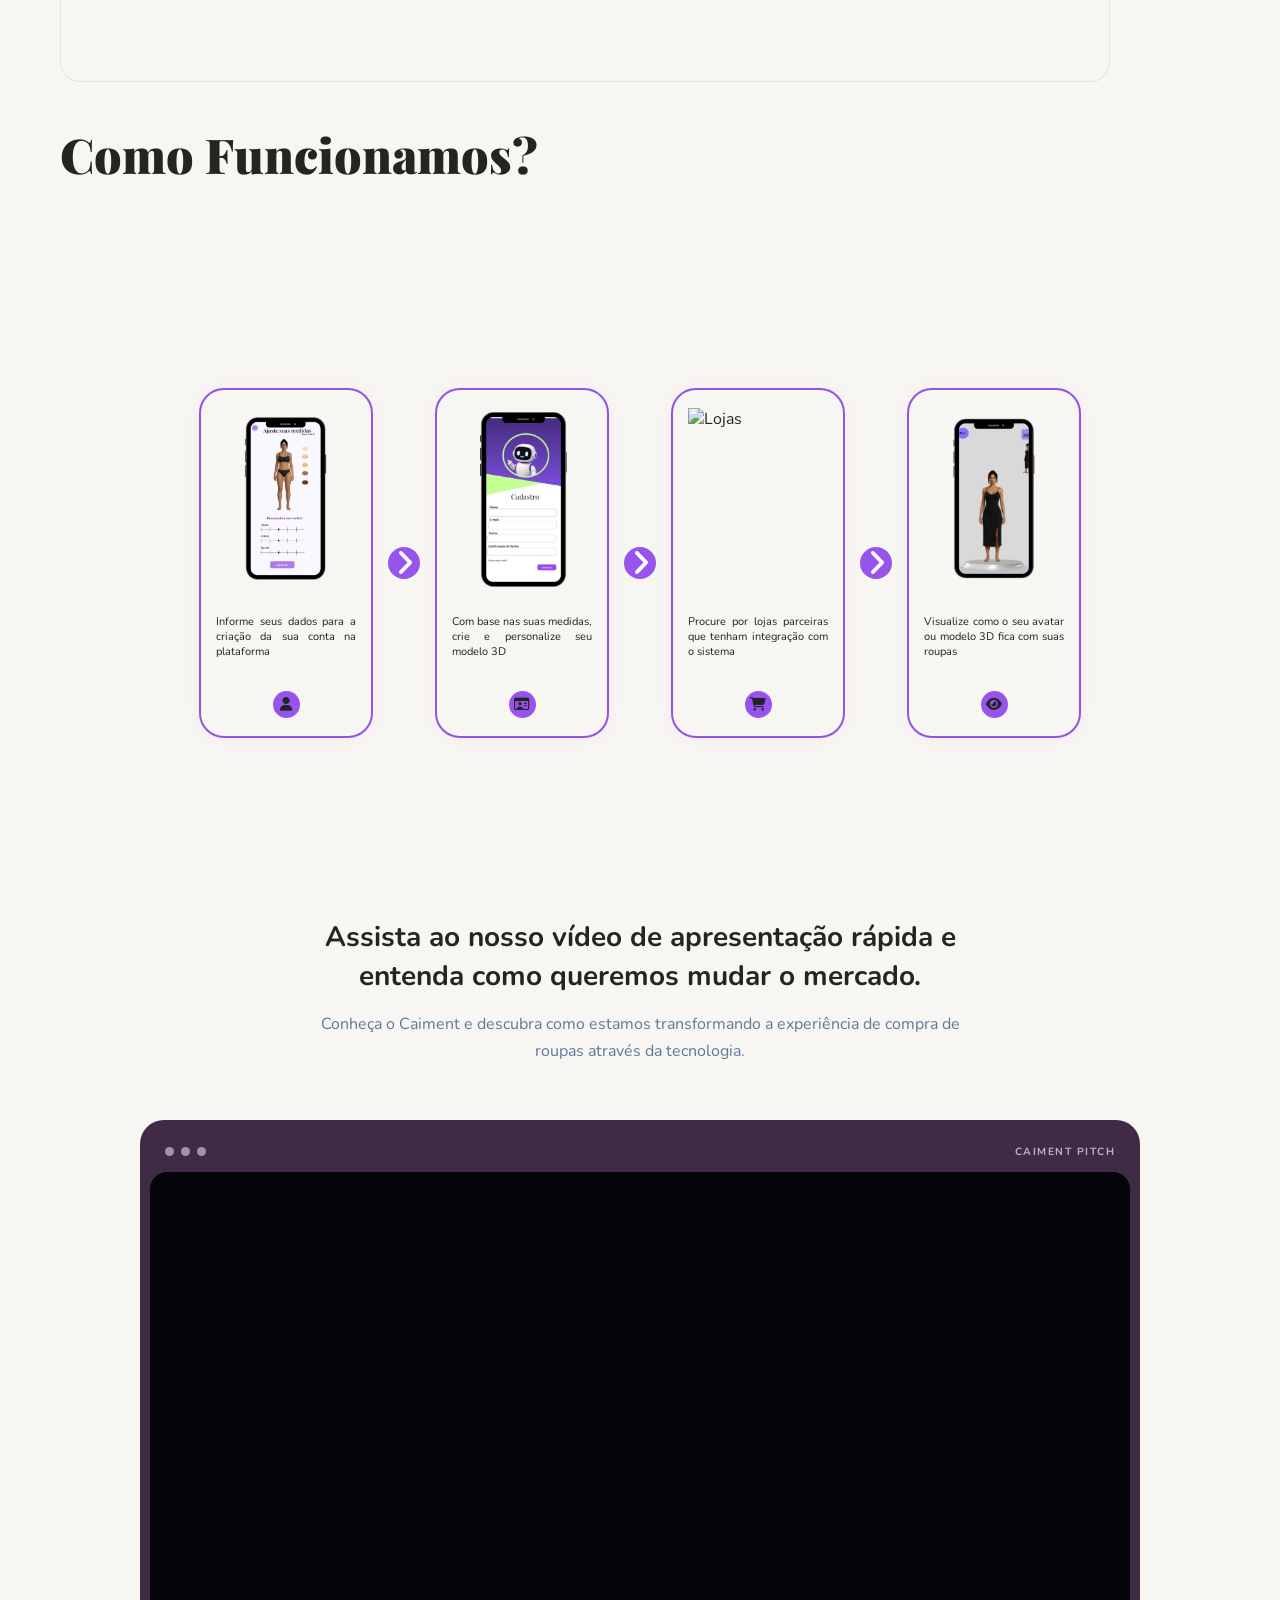
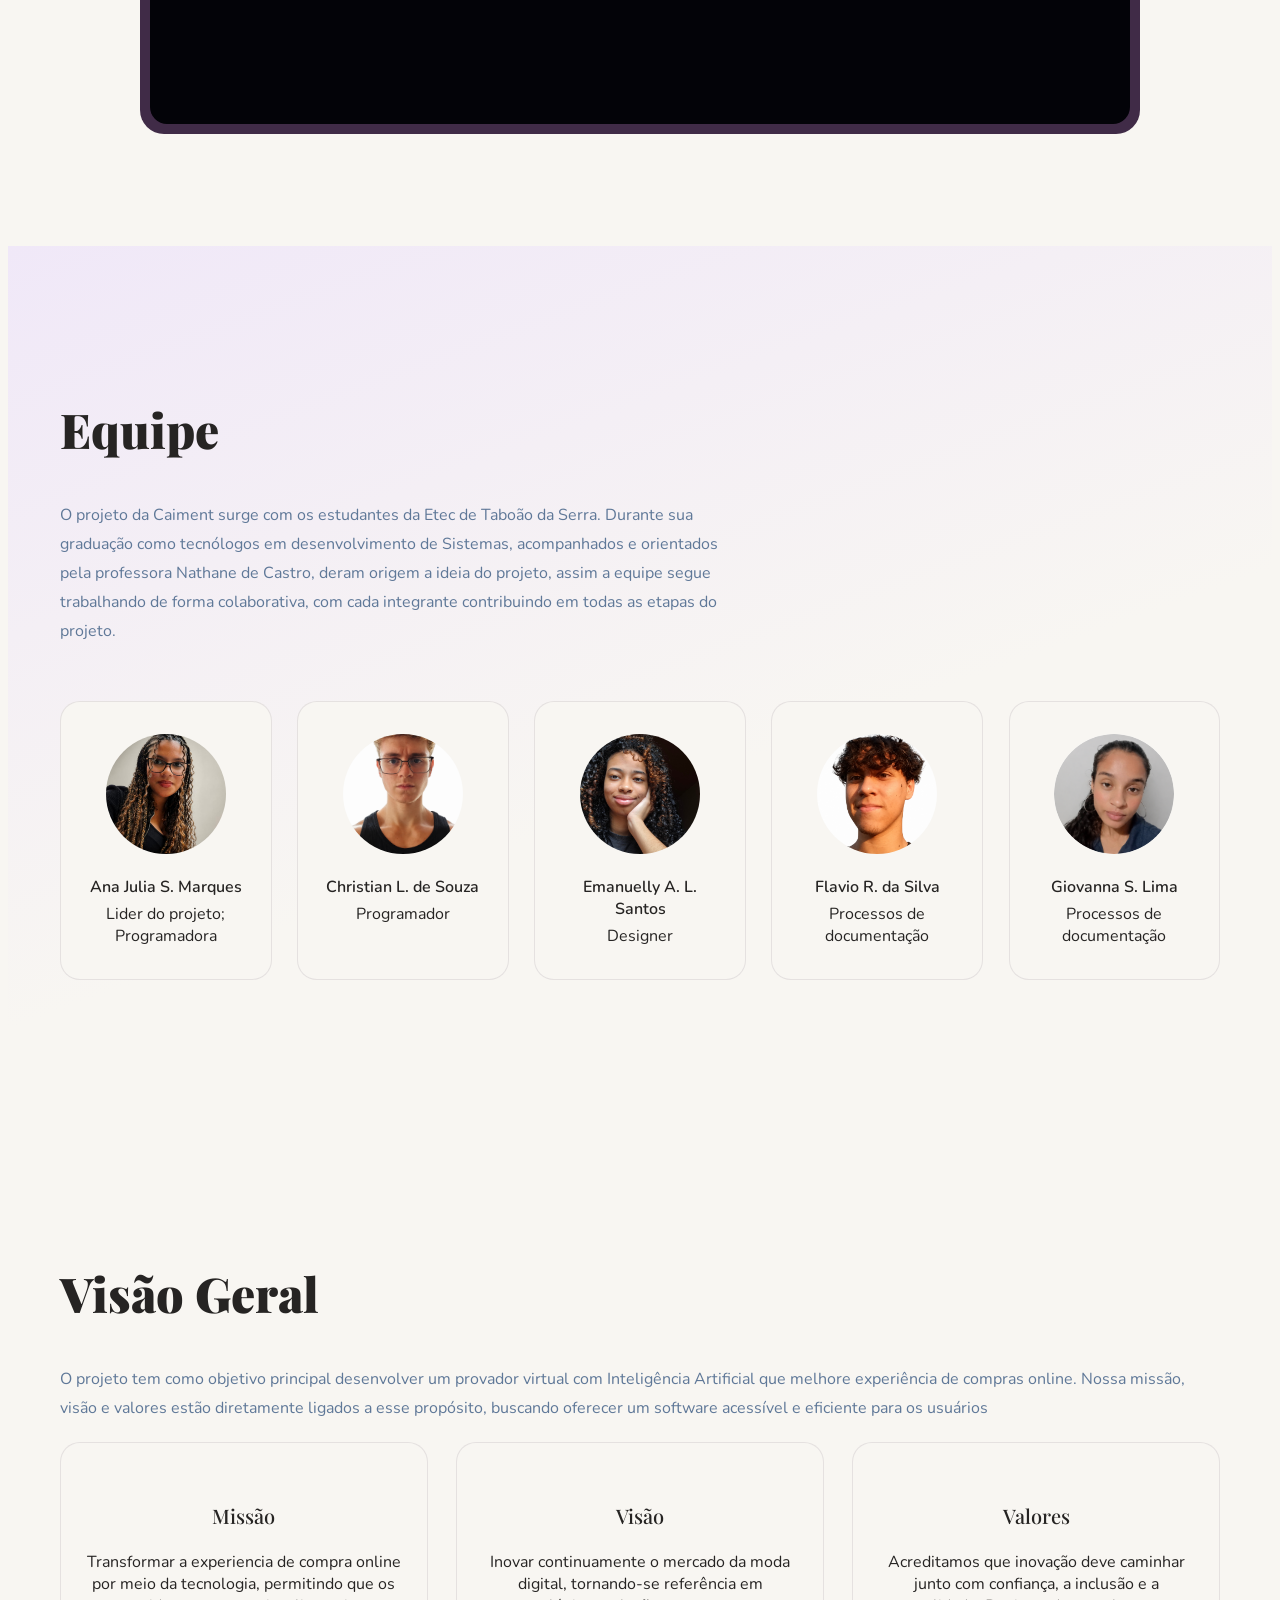
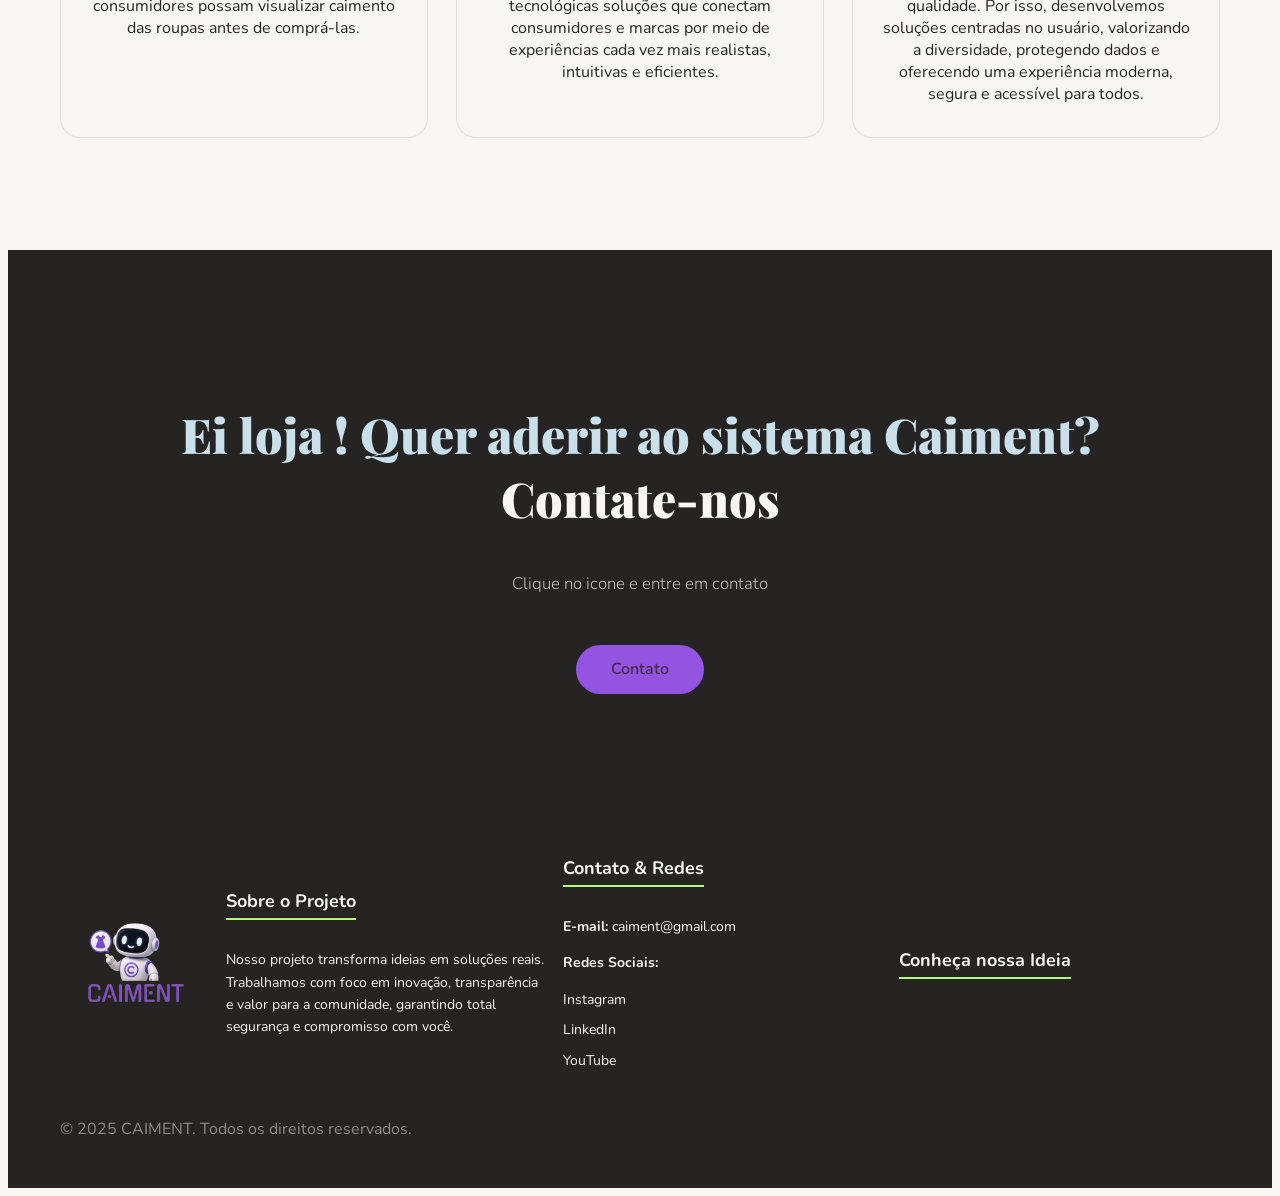
==== commit e76db4ed: "update" ====
--- a/index.html
+++ b/index.html
@@ -27,27 +27,54 @@
     </button>
   </nav>
 
-  
   <section class="section home" id="home">
     <div class="hero-content">
+  
       <div class="hero-text">
-        <div class="hero-boneco">
-          <img src="./files (1)/boneco.png" alt="Boneco 3d">
-        </div>
         <div class="hero-content-text">
+
           <h1 class="hero-title">
-            PROVADOR<br>
+            PROVADOR
             <span>VIRTUAL</span>
           </h1>
+  
           <p class="hero-sub">
-            Experimente roupas no nosso provador virtual com IA e modelagem 3D — sem sair de casa.
+            Experimente o futuro da moda! 
+            Utilize inteligência artificial e modelagem 3D
+            para descobrir como suas roupas ficam em você,
+            sem sair de casa.
           </p>
-          <a href="#cadastro" class="butto">Teste Já</a>
-        </div>
-      </div>
-    </div>
-  </div>
-  </section>
+  
+          <div class="hero-buttons">
+            <a href="provador.html" class="hero-btn">
+              Experimente agora
+              <i class="fa-solid fa-arrow-right"></i>
+            </a>
+  
+            <a href="#sobre" class="hero-btn secondary">
+              Conheça o projeto
+            </a>
+          </div>
+  
+          <div class="hero-info">
+            <span>✦ Inteligência Artificial</span>
+            <span>✦ Modelagem 3D</span>
+          </div>
+  
+        </div>
+  
+        <div class="hero-boneco">
+          <div class="hero-circle"></div>
+          <img src="./files (1)/boneco.png" alt="Modelo 3D Caiment">
+          
+          </span>
+        </div>
+  
+      </div>
+  
+    </div>
+  </section>
+  
 
 
   <section class="section sobre" id="sobre">
@@ -79,7 +106,7 @@
 <section class="etapas">
   
         <div class="card">
-            <img src="files/ajuste.png" alt="Cadastro">
+            <img src="files (1)/ajuste.png" alt="Cadastro">
             <p>Informe seus dados para a criação da sua conta na plataforma</p>
             <div class="icone"> 
                 <i class="fa-solid fa-user"></i>
@@ -91,7 +118,7 @@
         </span>
 
         <div class="card">
-            <img src="files/cadastro.png" alt="Medidas">
+            <img src="files (1)/cadastro.png" alt="Medidas">
             <p>Com base nas suas medidas, crie e personalize seu modelo 3D</p>
             <div class="icone">
                 <i class="fa-regular fa-id-card"></i>
@@ -115,7 +142,7 @@
         </span>
 
         <div class="card">
-            <img src="files/avatarr.png" alt="Avatar">
+            <img src="files (1)/avatarr.png" alt="Avatar">
             <p>Visualize como o seu avatar ou modelo 3D fica com suas roupas</p>
             <div class="icone">
                 <i class="fa-solid fa-eye"></i>
--- a/style.css
+++ b/style.css
@@ -113,94 +113,197 @@
 }
 
 
+/* ===== NOVA HOME CAIMENT ===== */
+
 .home {
-  background: var(--ice);
-  color: var(--white);
-  text-align: center;
+  min-height: 90vh;
+  padding: 130px 6% 60px;
+  display: flex;
+  align-items: center;
   position: relative;
-  border-radius: 100px
-  
-}
-
-.mascote-img {
-  width: 800px;
-  height: auto;
-  display: block;
-  margin-right: 15%;
-}
-
-.hero {
-  min-height: 80vh;
-  display: flex;
-  align-items: center;
-  padding: 90px 40px 64px;
-  position: relative;
-  background: var(--white);
+  overflow: hidden; 
+  background: linear-gradient(
+    120deg,
+    #c9e0eb 10%,
+    #eefcffa6 100%
+);
+  border-radius: 100px;
+  text-align: left;
 }
 
 .hero-content {
+  width: 100%;
+  max-width: 1250px;
+  margin: auto;
+}
+
+.hero-text {
   display: flex;
   align-items: center;
   justify-content: space-between;
-  gap: 32px;
-  max-width: 1160px;
+  gap: 40px;
   width: 100%;
-  margin: auto;
-}
-
-.hero-text {
-  width: 100%;
-  display: flex;
-  align-items: center;
-  justify-content: space-between;
-  gap: 80px;
-  flex-direction: row-reverse;
-  margin-left: 200px;
+  margin: 0;
+}
+
+.hero-content-text {
+  max-width: 570px;
+  flex: 1;
+  display: flex;
+  flex-direction: column;
+  align-items: flex-start;
 }
 
 .hero-title {
   font-family: var(--font-display);
-  font-size: 64px;
+  font-size: clamp(48px, 6vw, 82px);
   font-weight: 900;
+  line-height: 1.05;
   color: var(--dark);
-  margin-bottom: 12px;
-}
-
-.hero-content-text {
-  max-width: 520px;
+  margin: 0 0 25px;
+}
+
+.hero-sub {
+  max-width: 480px;
+  font-size: 17px;
+  line-height: 1.8;
+  color: var(--slate);
+  margin-bottom: 30px;
+  font-family: var(--font-body)
+
+}
+
+.hero-buttons {
+  display: flex;
+  align-items: center;
+  flex-wrap: wrap;
+  gap: 15px;
+}
+
+.hero-btn {
+  display: inline-flex;
+  align-items: center;
+  gap: 12px;
+  padding: 15px 25px;
+  border-radius: 50px;
+  background: var(--violet);
+  color: var(--white);
+  font-size: 14px;
+  font-weight: 800;
+  transition: 0.3s;
+  box-shadow: 0 8px 25px rgba(146, 84, 225, 0.22);
+  font-family: var(--font-body)
+}
+
+.hero-btn:hover {
+  background: var(--slate);
+  transform: translateY(-4px);
+}
+
+.hero-btn.secondary {
+  background: transparent;
+  color: #402b47;
+  border: 1.5px solid #9254e1;
+  box-shadow: none;
+}
+
+.hero-btn.secondary:hover {
+  background: #9254e1;
+  color: white;
+}
+
+.hero-info {
+  display: flex;
+  flex-wrap: wrap;
+  gap: 25px;
+  margin-top: 35px;
+  color: #5f7898;
+  font-size: 13px;
+  font-weight: 700;
+}
+
+.hero-boneco {
   flex: 1;
-  display: flex;
-  flex-direction: column;
-  align-items: flex-start;
+  min-width: 0;
+  position: relative;
+  display: flex;
   justify-content: center;
-}
-
-.hero-boneco {
-  display: flex;
-  align-items: center;
-  justify-content: center;
+  align-items: center;
+  min-height: 480px;
 }
 
 .hero-boneco img {
-  width: 600px;
+  position: relative;
+  z-index: 2;
+  width: 100%;
+  max-width: 1060px;
   height: auto;
-  transform-origin: bottom center;
-}
-
-.hero-sub {
-  font-size: 16px;
-  font-weight: 300;
-  color: var(--slate);
-  margin-bottom: 38px;
-  max-width: 400px;
-}
-
-.hero-cai {
-  font-family: var(--font-display);
-  font-size: 20px;
-  font-weight: 400;
-  color: var(--violet);
-  margin-bottom: -50px;
+  object-fit: contain;
+  animation: bonecoFloat 4s ease-in-out infinite;
+}
+
+
+/* RESPONSIVIDADE */
+
+@media (max-width: 768px) {
+
+  .home {
+      padding: 120px 25px 50px;
+      min-height: auto;
+  }
+
+  .hero-text {
+      flex-direction: column;
+      text-align: center;
+      gap: 10px;
+  }
+
+  .hero-content-text {
+      align-items: center;
+  }
+
+  .hero-title {
+      font-size: clamp(42px, 11vw, 60px);
+  }
+
+  .hero-sub {
+      font-size: 15px;
+  }
+
+  .hero-buttons {
+      justify-content: center;
+  }
+
+  .hero-info {
+      justify-content: center;
+      gap: 12px;
+  }
+
+  .hero-boneco {
+      width: 100%;
+      min-height: 330px;
+  }
+
+  .hero-boneco img {
+      max-width: 350px;
+  }
+
+  .hero-circle {
+      width: 270px;
+      height: 270px;
+  }
+
+  .floating-tag {
+      right: 0;
+      bottom: 25px;
+      font-size: 11px;
+  }
+}
+
+@media (prefers-reduced-motion: reduce) {
+  .hero-boneco img {
+      animation: none;
+  }
 }
 
 .butto {
@@ -367,6 +470,17 @@
     font-size: 0.55rem;
   }
 }
+
+
+/* ===== icones ===== */
+
+i {
+    .icone i {
+        color: var(--white);
+        font-size: 14px;
+        margin: 0;
+    }
+  }
 
 .quem-somos {
   background: linear-gradient(160deg, #f0e8f8 0%, var(--white) 60%);
@@ -492,7 +606,7 @@
 }
 
 .cadastro .section-title {
-  color: var(--navy);
+  color: var(--ice);
 }
 
 .cadastro .section-title span {
@@ -910,7 +1024,6 @@
 .card img {
     width: 100%;
     height: 185px;
-    object-fit: contain;
     margin-bottom: 10px;
 }
 
@@ -927,7 +1040,6 @@
     width: 27px;
     height: 27px;
     background: #9654ed;
-    color: white;
     border-radius: 50%;
     display: flex;
     align-items: center;
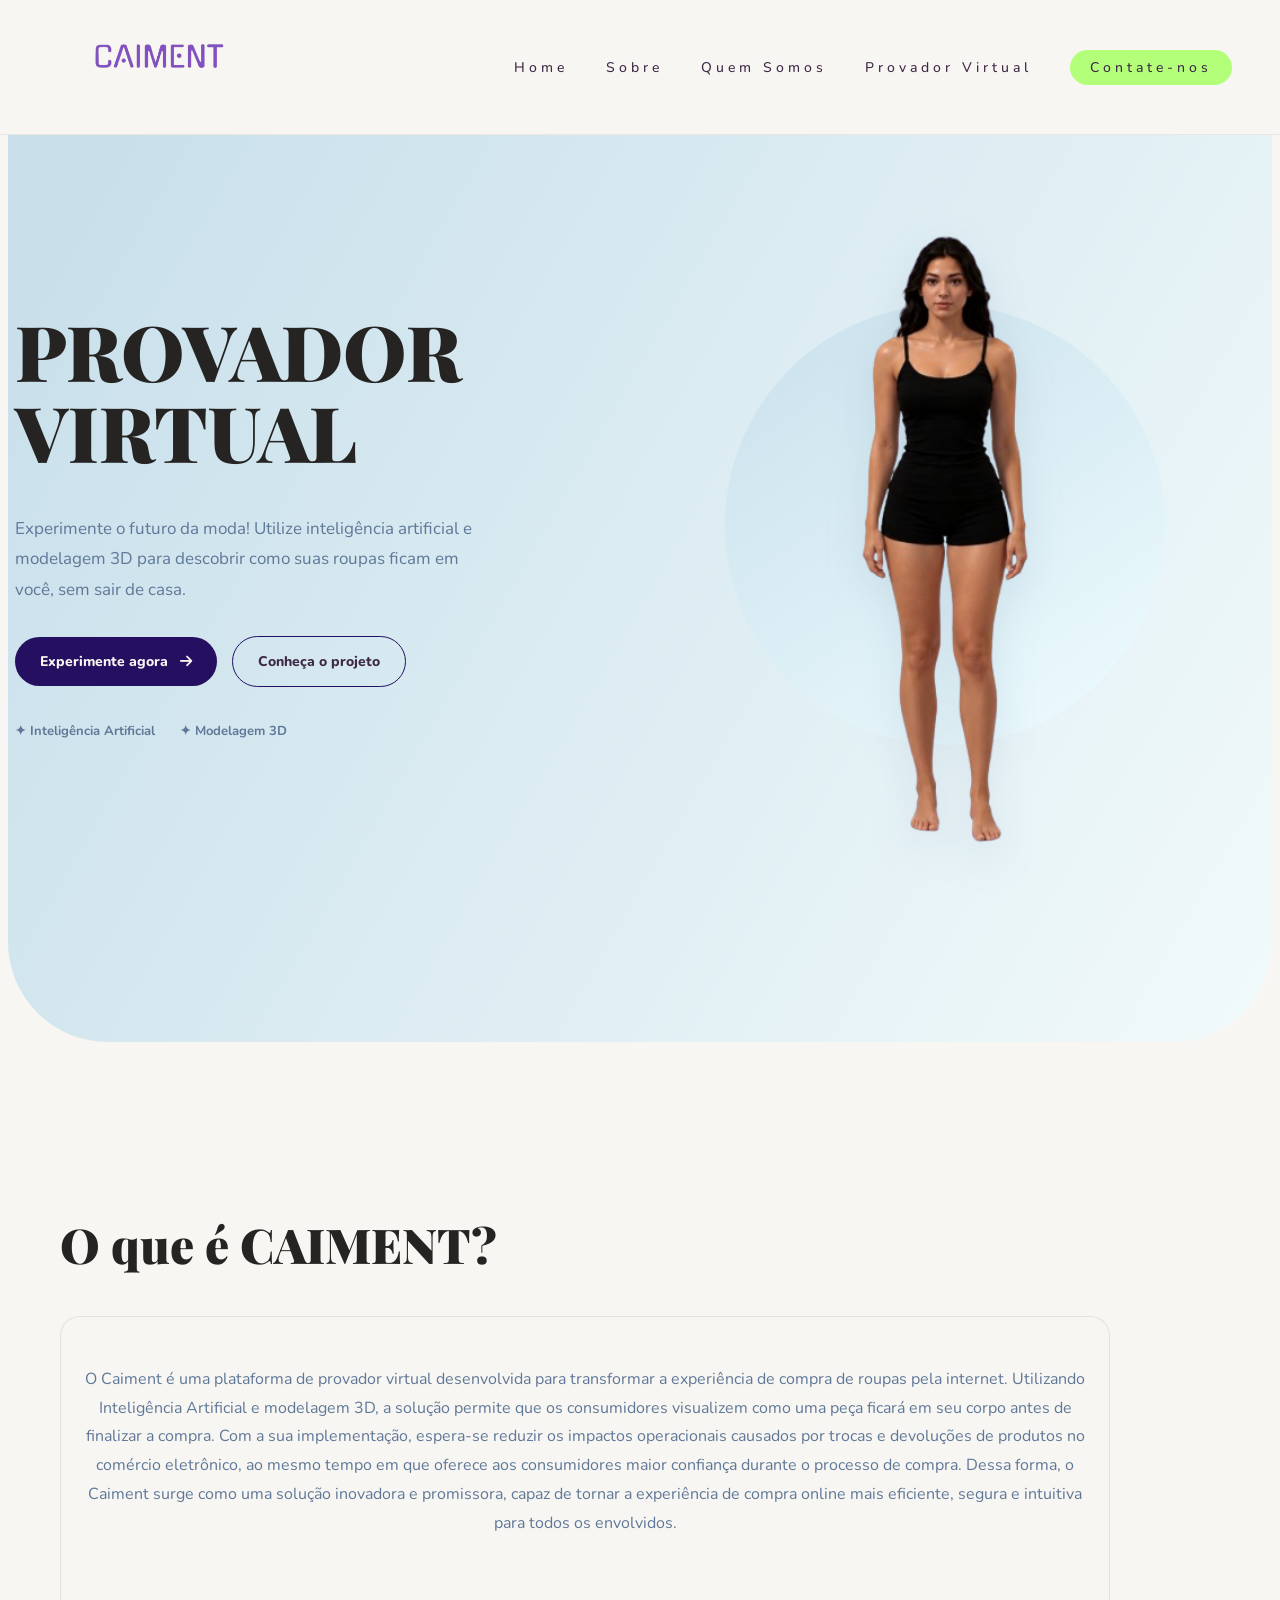
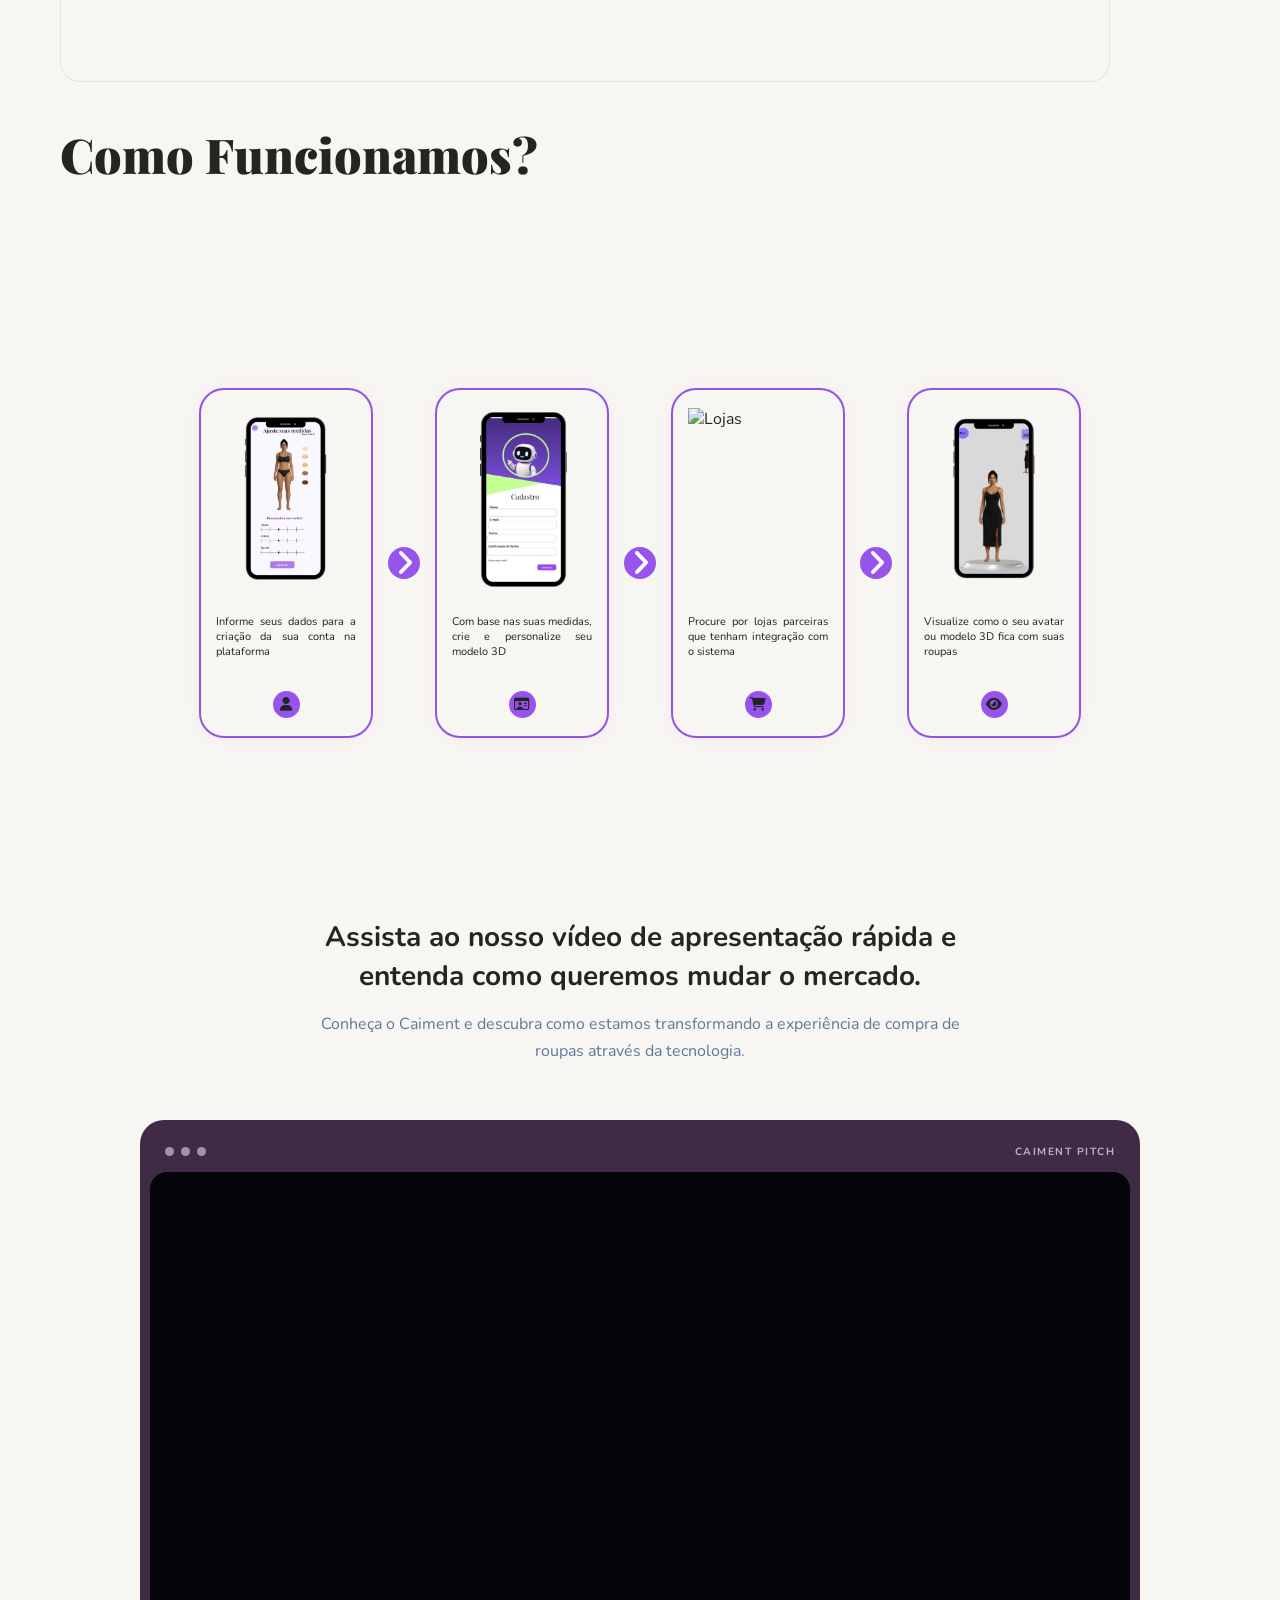
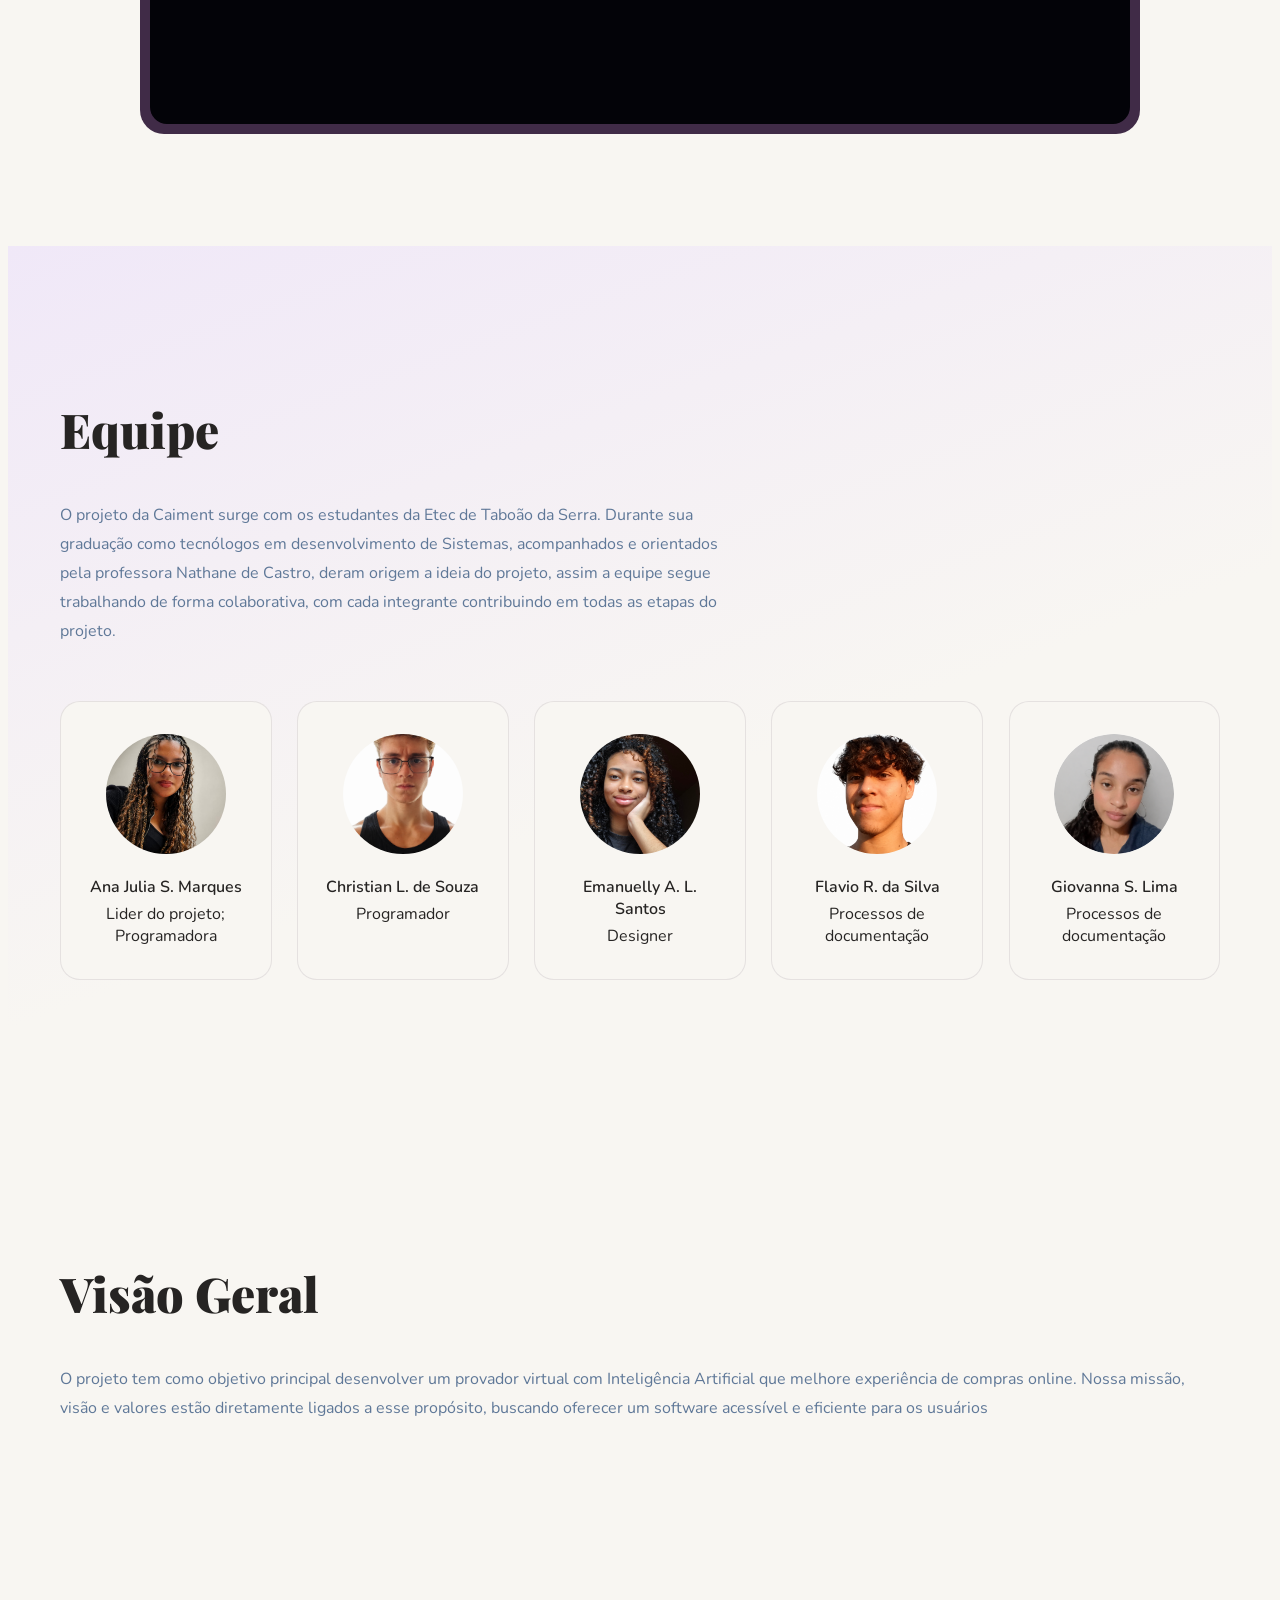
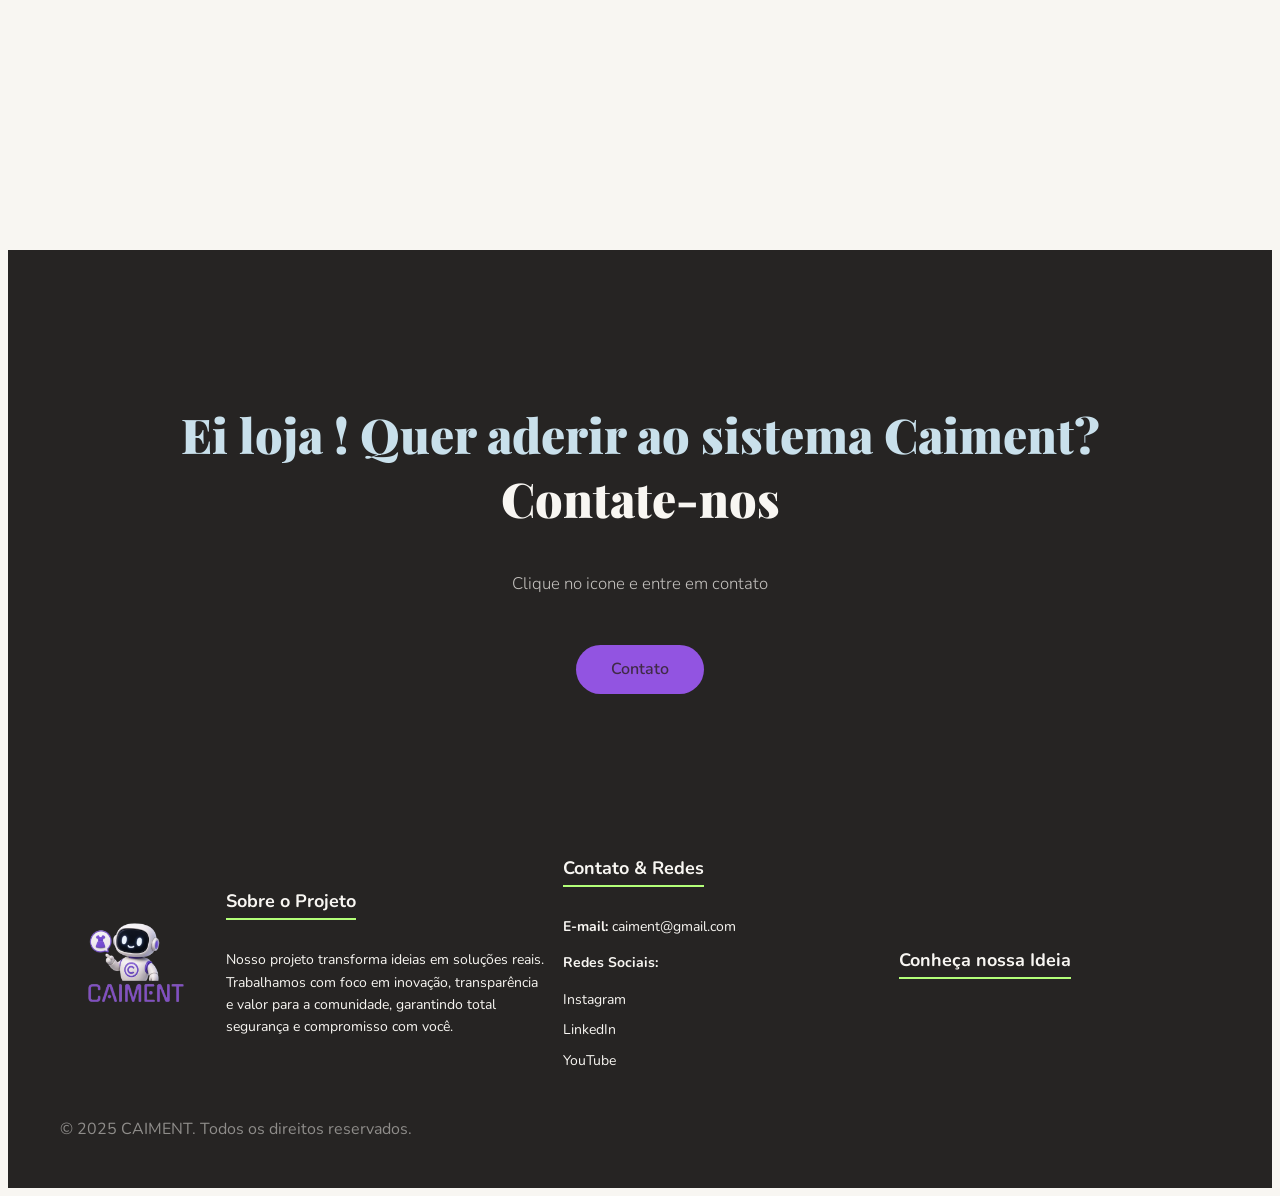
==== commit 3e57819b: "upp" ====
--- a/index.html
+++ b/index.html
@@ -13,7 +13,7 @@
 <body>
   <nav class="navbar" id="navbar">
     <div class="nav-logo">
-      <img src="./files (1)/logo4.png" alt="Logo Caiment">
+      <img src="./files (1)/logo44.png" alt="Logo Caiment">
     </div>
     <ul class="nav-links">
       <li><a href="index.html">Home</a></li>
@@ -64,11 +64,17 @@
         </div>
   
         <div class="hero-boneco">
+
           <div class="hero-circle"></div>
-          <img src="./files (1)/boneco.png" alt="Modelo 3D Caiment">
-          
-          </span>
-        </div>
+      
+          <img
+              src="./files (1)/avatarhom.png"
+              alt="Modelo 3D Caiment"
+              class="avatar-modelo"
+          >
+    
+      
+      </div>
   
       </div>
   
--- a/style.css
+++ b/style.css
@@ -62,9 +62,10 @@
 }
 
 .nav-logo img {
-  width: 120px;
+  width: 220px;
   height: auto;
   display: block;
+  margin-top: 20px;
 }
 
 .nav-links {
@@ -186,12 +187,11 @@
   gap: 12px;
   padding: 15px 25px;
   border-radius: 50px;
-  background: var(--violet);
+  background: var(--navy);
   color: var(--white);
   font-size: 14px;
   font-weight: 800;
   transition: 0.3s;
-  box-shadow: 0 8px 25px rgba(146, 84, 225, 0.22);
   font-family: var(--font-body)
 }
 
@@ -203,12 +203,12 @@
 .hero-btn.secondary {
   background: transparent;
   color: #402b47;
-  border: 1.5px solid #9254e1;
+  border: 1.5px solid var(--navy);
   box-shadow: none;
 }
 
 .hero-btn.secondary:hover {
-  background: #9254e1;
+  background: var(--navy);
   color: white;
 }
 
@@ -236,9 +236,42 @@
   position: relative;
   z-index: 2;
   width: 100%;
-  max-width: 1060px;
+  max-width: 460px;
   height: auto;
   object-fit: contain;
+  animation: bonecoFloat 4s ease-in-out infinite;
+}
+
+.hero-circle {
+  position: absolute;
+  width: 440px;
+  height: 440px;
+  border-radius: 50%;
+
+  background: linear-gradient(
+      145deg,
+      #c9e0eb,
+      #eefcff
+  );
+
+  z-index: 1;
+}
+
+/* Imagem do modelo */
+
+.avatar-modelo {
+  position: relative;
+  z-index: 2;
+
+  width: 100%;
+  max-width: 540px;
+  height: 550px;
+
+  object-fit: contain;
+  object-position: center bottom;
+
+  filter: drop-shadow(0 15px 20px rgba(95, 120, 152, 0.15));
+
   animation: bonecoFloat 4s ease-in-out infinite;
 }
 
@@ -840,96 +873,130 @@
     }
 }
 
-/* SEÇÃO PLANOS */ 
-.planos { 
-  background: var(--plum); 
-  padding: 45px 3%; 
-  color: var(--plum); 
+/* ===== SEÇÃO PLANOS ===== */
+
+.planos {
+  background: var(--navy);
+  padding: 80px 5%;
+  color: var(--dark);
+  border-radius: 100px;
 }
 
 .planos h2 {
-  color: var(--white); 
-  font-family: var(--font-display); 
-  font-size: 40px; 
-  text-align: center; 
-  margin-bottom: 30px; 
+  color: var(--white);
+  font-family: var(--font-display);
+  font-size: 70px;
+  text-align: center;
+  margin-bottom: 45px;
 }
 
 .planos-container {
-    display: grid;
-    grid-template-columns: repeat(3, 1fr);
-    gap: 25px;
-    max-width: 1250px;
-    margin: auto;
-    background: var(--white);
-    border: 2px solid var(--violet);
-    gap: 10px;
+  display: grid;
+  grid-template-columns: repeat(3, minmax(0, 1fr));
+  gap: 25px;
+  max-width: 1200px;
+  margin: 0 auto;
 }
 
 .plano {
-    min-height: 480px;
-}
-
-@media (max-width: 768px) {
-    .planos-container {
-        grid-template-columns: 1fr;
-    }
-}
-
+  display: flex;
+  flex-direction: column;
+  min-height: 480px;
+  padding: 35px 25px;
+  background: var(--white);
+  border: 1px solid var(--violet);
+  border-radius: 22px;
+  transition: transform 0.3s ease, box-shadow 0.3s ease;
+}
+
+.plano:hover {
+  transform: translateY(-8px);
+  box-shadow: 0 15px 35px rgba(95, 120, 152, 0.15);
+  border-color: #a9d1e2;
+}
 
 .plano h3 {
-  font-family: var(--font-display); 
-  font-style: italic; 
-  font-size: clamp(23px, 2.5vw, 34px); 
+  font-family: var(--font-display);
+  font-style: italic;
+  font-size: 40px;
   text-align: center;
-  margin-bottom: 10px;
-  color: var(--dark); 
-}
-
-.descricao { 
-  text-align: center; 
-  font-weight: bold; 
-  font-size: 14px; 
-  line-height: 1.8; 
-  min-height: 75px; 
-  margin-bottom: 12px;
-  color: var(--dark); 
-}
+  margin-bottom: 18px;
+  color: var(--dark);
+}
+
+.descricao {
+  text-align: center;
+  font-size: 20px;
+  line-height: 1.8;
+  min-height: 80px;
+  margin-bottom: 20px;
+  color: var(--slate);
+}
+
 .plano ul {
   list-style: none;
   padding: 0;
-  margin-bottom: 20px;
-  color: var(--dark); 
-}
-
-.plano li { 
-  font-size: 16px; 
-  font-weight: 600; 
-  margin-bottom: 2px;
-  color: var(--dark); 
-}
+  margin-bottom: 30px;
+  color: var(--dark);
+}
+
+.plano li {
+  font-size: 20px;
+  margin-bottom: 15px;
+  line-height: 1.5;
+}
+
+.plano li::before {
+  content: "✓";
+  color: var(--slate);
+  font-weight: bold;
+  margin-right: 10px;
+}
+
 .preco {
-  font-size: clamp(20px, 2.2vw, 28px); 
-  font-weight: bold;
-  font-style: italic;
+  font-size: 25px;
+  font-weight: 800;
   text-align: center;
   margin-top: auto;
-  padding: 10px 0 25px;
-  color: var(--); 
+  padding: 20px 0;
+  color: var(--slate);
 }
 
 .botao-plano {
   display: block;
-  width: 75%;
-  margin: 0 auto;
-  padding: 12px;
-  background: var(--violet);
-  color: var(--white);
-  text-decoration: none;
+  width: 90%;
+  padding: 13px;
+  background: var(--ice);
+  color: var(--navy);
   text-align: center;
-  font-weight: bold;
-  border-radius: 4px;
-}
+  font-weight: 700;
+  border-radius: 30px;
+  font-size: 18px;
+  transition: 0.3s;
+}
+
+.botao-plano:hover {
+  background: var(--lime);
+}
+
+/* Responsividade */
+
+@media (max-width: 850px) {
+  .planos-container {
+      grid-template-columns: repeat(2, 1fr);
+  }
+}
+
+@media (max-width: 600px) {
+  .planos-container {
+      grid-template-columns: 1fr;
+  }
+
+  .plano {
+      min-height: auto;
+  }
+}
+
 
 /* SEÇÃO CONTATOS */ /* SEÇÃO CONTATOS */
 .contatos {
